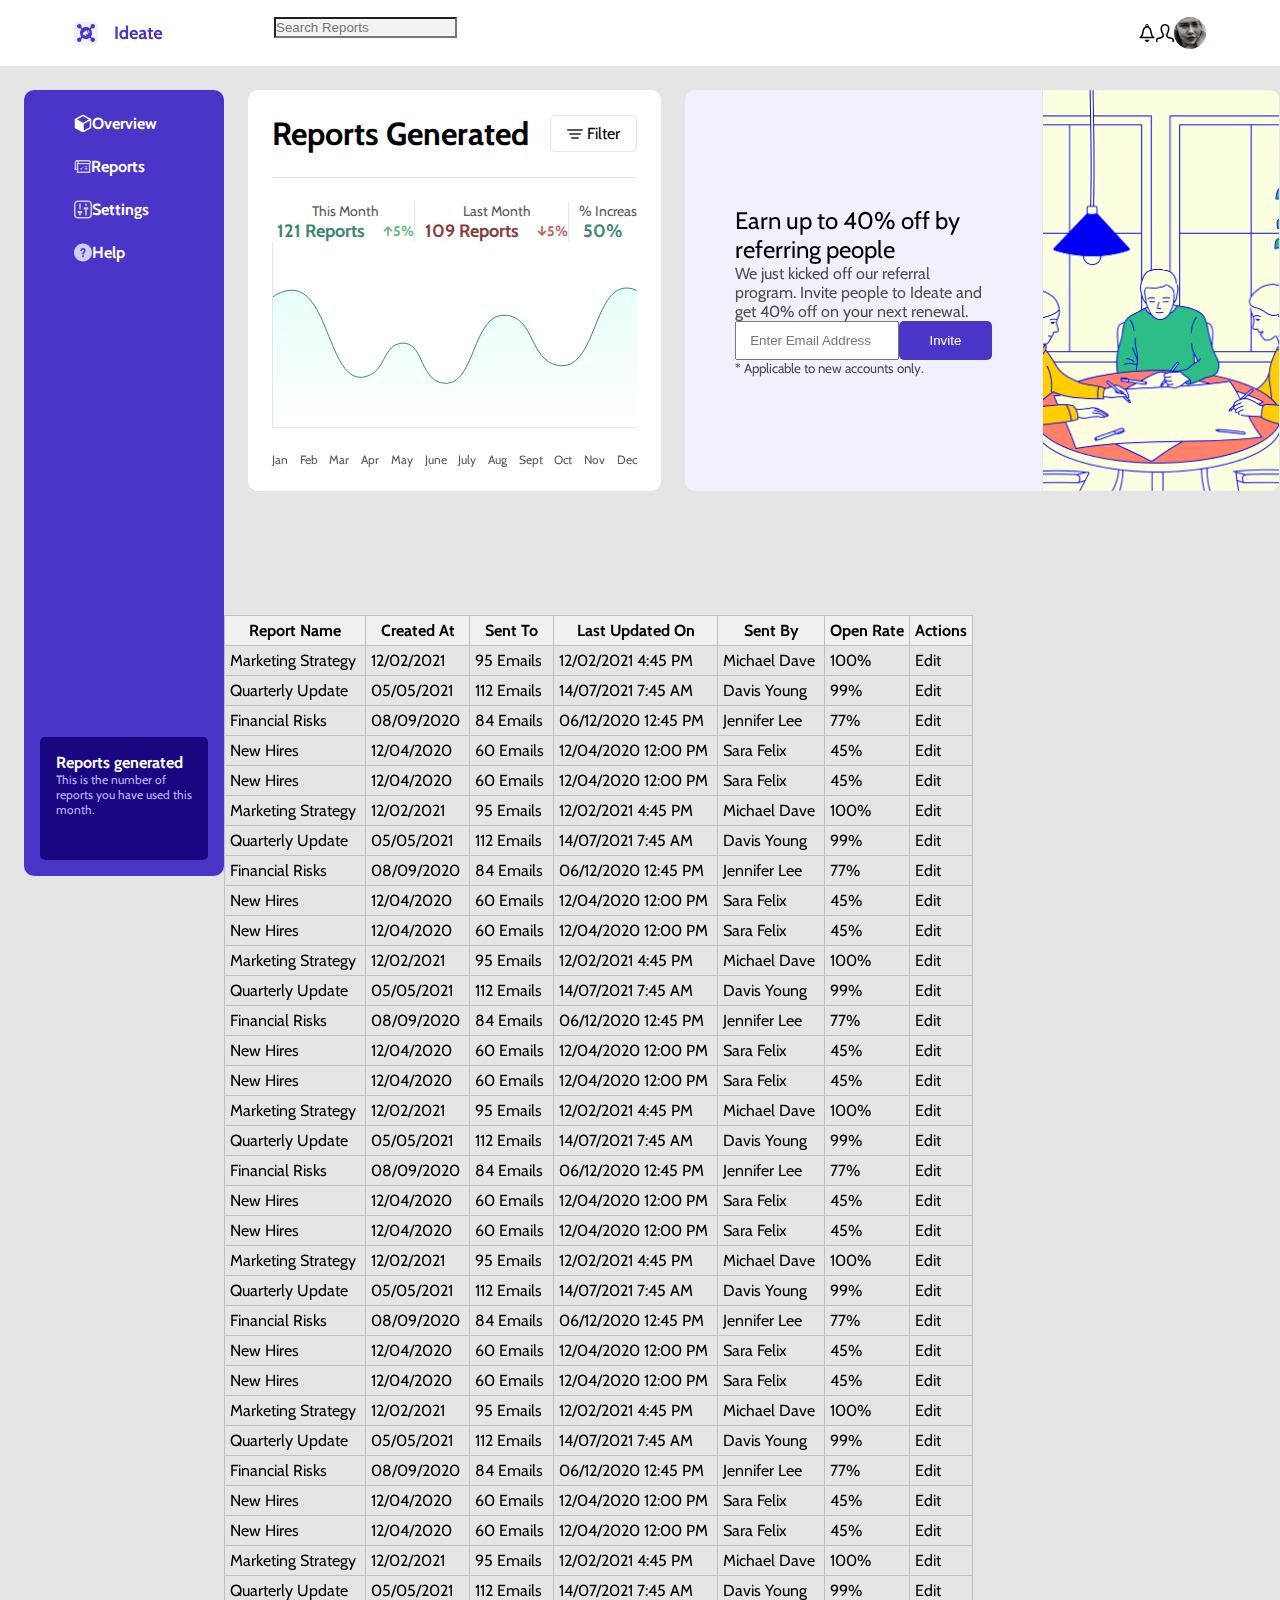
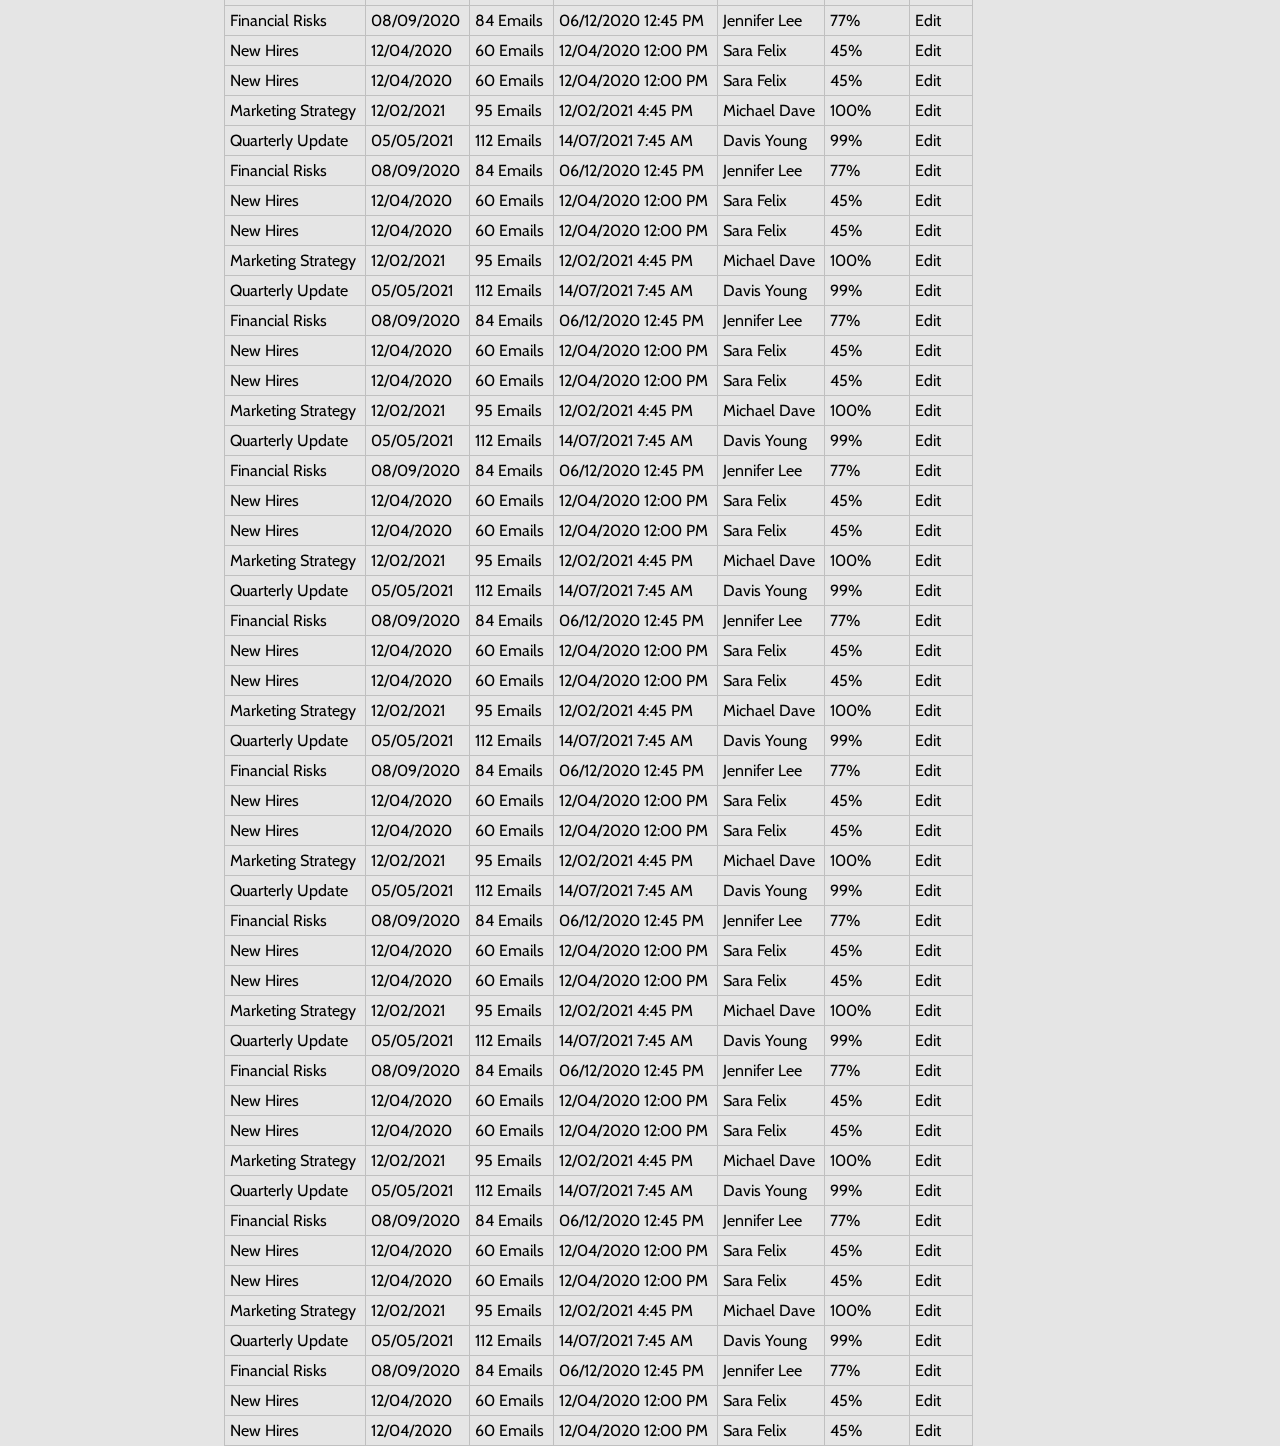
==== index.html @ ca84a9f6 "Graph styling cleanup - remove fixed height for navGraphReferralContainer avoids major annoyances - " ====
<html>
  <head>
    <link rel="stylesheet" href="style.css" />
    <link rel="stylesheet" href="tablet.css" media="(min-width: 768px)" />
    <link rel="stylesheet" href="desktop.css" media="(min-width: 1024px)" />

    <link rel="preconnect" href="https://fonts.googleapis.com" />
    <link rel="preconnect" href="https://fonts.gstatic.com" crossorigin />
    <link
      href="https://fonts.googleapis.com/css2?family=Cabin&display=swap"
      rel="stylesheet"
    />
    <title>Ideate Dashboard</title>
  </head>
  <body>
    <div class="top-nav">
      <div class="company-logo"><img src="Assets/Logo.svg" alt="" /></div>
      <div class="searchUser">
        <form action="#" class="search">
          <input
            type="text"
            name="search-reports"
            id="search-reports"
            placeholder="Search Reports"
          />
        </form>
        <div class="user">
          <img src="Assets/Notification.svg" alt="" />
          <img src="Assets/User.svg" alt="" />
          <img src="Assets/User Avatar.svg" alt="" />
        </div>
        <div class="hamburger">
          <img src="Assets/Hamburger Menu.svg" alt="" />
        </div>
      </div>
    </div>
    <div class="navGraphReferral-container" id="navGraphReferral-container">
      <aside class="menu" id="menu">
        <nav class="menu__items">
          <div class="menu__link-container">
            <img src="Assets/Overview.svg" alt="" class="menu__link-icon" />
            <a class="menu__links" href="#">Overview</a>
          </div>
          <div class="menu__link-container">
            <img src="Assets/Report.svg" alt="" class="menu__link-icon" />
            <a class="menu__links" href="#">Reports</a>
          </div>
          <div class="menu__link-container">
            <img src="Assets/Settings.svg" alt="" class="menu__link-icon" />
            <a class="menu__links" href="#">Settings</a>
          </div>
          <div class="menu__link-container">
            <img src="Assets/Help.svg" alt="" class="menu__link-icon" />
            <a class="menu__links" href="#">Help</a>
          </div>
        </nav>
        <div class="reports-generated">
          <h1>Reports generated</h1>
          <p>This is the number of reports you have used this month.</p>
        </div>
        <div id="bot-sidebar-marker" class="bot-sidebar-marker"></div>
      </aside>
      <article class="graphReferral">
        <div class="graph">
          <header class="graph__header">
            <h1 class="graph__title">Reports Generated</h1>
            <div class="filter">
              <img src="Assets/Filter Icon.svg" alt="" /> Filter
            </div>
          </header>
          <header class="graph__statSummary">
            <div class="graph__stat">
              <h2>This Month</h2>
              <div class="graph__statNumbers green">
                <p>121 Reports</p>
                <img src="Assets/Up Arrow.svg" alt="" />
                <small>5%</small>
              </div>
            </div>
            <div class="graph__stat">
              <h2>Last Month</h2>
              <div class="graph__statNumbers red">
                <p>109 Reports</p>
                <img src="Assets/Down Arrow.svg" alt="" />
                <small>5%</small>
              </div>
            </div>
            <div class="graph__stat">
              <h2>% Increase</h2>
              <div class="graph__statNumbers green">
                <p>50%</p>
              </div>
            </div>
          </header>
          <div class="graph__graph">
            <svg
              class="graph__trendline"
              width="444"
              height="185"
              viewBox="0 -45 444 185"
              fill="true"
              stroke-width="2"
              stroke-linecap="round"
              stroke="black"
              preserveAspectRatio="xMidYMid slice"
            >
              <defs>
                <linearGradient
                  id="vertical-gradient"
                  x1="0%"
                  y1="0%"
                  x2="0%"
                  y2="100%"
                >
                  <stop offset="0" stop-color="#E7FFF8"></stop>
                  <stop offset="1" stop-color="white"></stop>
                </linearGradient>
              </defs>
              <clipPath id="cut-off-bottom">
                <rect x="0" y="0" width="444" height="140"></rect>
              </clipPath>
              <path
                id="graph_line"
                d="M1 56.2528C1 56.2528 24.9337 10.5079 53.0291 3.90532C98.2494 -6.72169 94.4792 107.335 136.771 88.1598C152.787 80.8982 150.988 58.0993 168.484 56.2528C190.081 53.9735 186.632 90.1096 207.63 95.638C243.513 105.085 237.824 22.8347 274.525 28.3341C301.71 32.4078 297.18 72.52 324.076 78.1889C365.228 86.8623 359.361 -9.30262 399.89 1.91113C422.936 8.28758 443 45.2847 443 45.2847 L 444,140 L 0,140 Z"
                fill="url(#vertical-gradient)"
                fill-opacity="1"
                clip-path="url(#cut-off-bottom)"
                stroke="none"
              ></path>
              <path
                id="graph_line"
                d="M1 56.2528C1 56.2528 24.9337 10.5079 53.0291 3.90532C98.2494 -6.72169 94.4792 107.335 136.771 88.1598C152.787 80.8982 150.988 58.0993 168.484 56.2528C190.081 53.9735 186.632 90.1096 207.63 95.638C243.513 105.085 237.824 22.8347 274.525 28.3341C301.71 32.4078 297.18 72.52 324.076 78.1889C365.228 86.8623 359.361 -9.30262 399.89 1.91113C422.936 8.28758 443 45.2847 443 45.2847"
                fill="none"
                clip-path="url(#cut-off-bottom)"
                stroke="#3E8671"
                stroke-width="1px"
                ;
              ></path>
            </svg>
          </div>
          <ul class="graph__dates">
            <li><span>Jan</span></li>
            <li><span>Feb</span></li>
            <li><span>Mar</span></li>
            <li><span>Apr</span></li>
            <li><span>May</span></li>
            <li><span>June</span></li>
            <li><span>July</span></li>
            <li><span>Aug</span></li>
            <li><span>Sept</span></li>
            <li><span>Oct</span></li>
            <li><span>Nov</span></li>
            <li><span>Dec</span></li>
          </ul>
        </div>
        <div class="referral">
          <div class="referral__form">
            <header class="referral__header">
              Earn up to 40% off by referring people
            </header>
            <p class="referral__body">
              We just kicked off our referral program. Invite people to Ideate
              and get 40% off on your next renewal.
            </p>
            <form class="referral__email-form">
              <input
                type="text"
                placeholder="Enter Email Address"
                class="referral__email-input"
              />
              <button class="referral__email-button">Invite</button>
            </form>
            <small class="referral__terms"
              >* Applicable to new accounts only.</small
            >
          </div>
          <div
            class="referral__image"
            style="background-image: url('Assets/Referral Image.png')"
          ></div>
          <!-- <img src="" alt="" class="referral__image" /> -->
        </div>
      </article>
    </div>
    <div class="topMenuTableContainer">
      <aside class="top-menu" id="top-menu">
        <nav class="top-menu__items">
          <div class="menu__link-container">
            <img src="Assets/Overview.svg" alt="" class="menu__link-icon" />
            <a class="top-menu__links" href="#">Overview</a>
          </div>
          <div class="menu__link-container">
            <img src="Assets/Report.svg" alt="" class="menu__link-icon" />
            <a class="top-menu__links" href="#">Reports</a>
          </div>
          <div class="menu__link-container">
            <img src="Assets/Settings.svg" alt="" class="menu__link-icon" />
            <a class="top-menu__links" href="#">Settings</a>
          </div>
          <div class="menu__link-container">
            <img src="Assets/Help.svg" alt="" class="menu__link-icon" />
            <a class="top-menu__links" href="#">Help</a>
          </div>
        </nav>
      </aside>
      <table class="table">
        <thead>
          <tr>
            <th>Report Name</th>
            <th>Created At</th>
            <th>Sent To</th>
            <th>Last Updated On</th>
            <th>Sent By</th>
            <th>Open Rate</th>
            <th>Actions</th>
          </tr>
        </thead>
        <tbody>
          <tr>
            <td>Marketing Strategy&nbsp;</td>
            <td>12/02/2021&nbsp;</td>
            <td>95 Emails&nbsp;</td>
            <td>12/02/2021 4:45 PM&nbsp;</td>
            <td>Michael Dave&nbsp;</td>
            <td>100%&nbsp;</td>
            <td>Edit&nbsp;</td>
          </tr>
          <tr>
            <td>Quarterly Update&nbsp;</td>
            <td>05/05/2021&nbsp;</td>
            <td>112 Emails&nbsp;</td>
            <td>14/07/2021 7:45 AM&nbsp;</td>
            <td>Davis Young&nbsp;</td>
            <td>99%&nbsp;</td>
            <td>Edit&nbsp;</td>
          </tr>
          <tr>
            <td>Financial Risks&nbsp;</td>
            <td>08/09/2020&nbsp;</td>
            <td>84 Emails&nbsp;</td>
            <td>06/12/2020 12:45 PM&nbsp;</td>
            <td>Jennifer Lee&nbsp;</td>
            <td>77%&nbsp;</td>
            <td>Edit&nbsp;</td>
          </tr>
          <tr>
            <td>New Hires&nbsp;</td>
            <td>12/04/2020&nbsp;</td>
            <td>60 Emails&nbsp;</td>
            <td>12/04/2020 12:00 PM&nbsp;</td>
            <td>Sara Felix&nbsp;</td>
            <td>45%&nbsp;</td>
            <td>Edit&nbsp;</td>
          </tr>
          <tr>
            <td>New Hires&nbsp;</td>
            <td>12/04/2020&nbsp;</td>
            <td>60 Emails&nbsp;</td>
            <td>12/04/2020 12:00 PM&nbsp;</td>
            <td>Sara Felix&nbsp;</td>
            <td>45%&nbsp;</td>
            <td>Edit&nbsp;</td>
          </tr>
          <tr>
            <td>Marketing Strategy&nbsp;</td>
            <td>12/02/2021&nbsp;</td>
            <td>95 Emails&nbsp;</td>
            <td>12/02/2021 4:45 PM&nbsp;</td>
            <td>Michael Dave&nbsp;</td>
            <td>100%&nbsp;</td>
            <td>Edit&nbsp;</td>
          </tr>
          <tr>
            <td>Quarterly Update&nbsp;</td>
            <td>05/05/2021&nbsp;</td>
            <td>112 Emails&nbsp;</td>
            <td>14/07/2021 7:45 AM&nbsp;</td>
            <td>Davis Young&nbsp;</td>
            <td>99%&nbsp;</td>
            <td>Edit&nbsp;</td>
          </tr>
          <tr>
            <td>Financial Risks&nbsp;</td>
            <td>08/09/2020&nbsp;</td>
            <td>84 Emails&nbsp;</td>
            <td>06/12/2020 12:45 PM&nbsp;</td>
            <td>Jennifer Lee&nbsp;</td>
            <td>77%&nbsp;</td>
            <td>Edit&nbsp;</td>
          </tr>
          <tr>
            <td>New Hires&nbsp;</td>
            <td>12/04/2020&nbsp;</td>
            <td>60 Emails&nbsp;</td>
            <td>12/04/2020 12:00 PM&nbsp;</td>
            <td>Sara Felix&nbsp;</td>
            <td>45%&nbsp;</td>
            <td>Edit&nbsp;</td>
          </tr>
          <tr>
            <td>New Hires&nbsp;</td>
            <td>12/04/2020&nbsp;</td>
            <td>60 Emails&nbsp;</td>
            <td>12/04/2020 12:00 PM&nbsp;</td>
            <td>Sara Felix&nbsp;</td>
            <td>45%&nbsp;</td>
            <td>Edit&nbsp;</td>
          </tr>
          <tr>
            <td>Marketing Strategy&nbsp;</td>
            <td>12/02/2021&nbsp;</td>
            <td>95 Emails&nbsp;</td>
            <td>12/02/2021 4:45 PM&nbsp;</td>
            <td>Michael Dave&nbsp;</td>
            <td>100%&nbsp;</td>
            <td>Edit&nbsp;</td>
          </tr>
          <tr>
            <td>Quarterly Update&nbsp;</td>
            <td>05/05/2021&nbsp;</td>
            <td>112 Emails&nbsp;</td>
            <td>14/07/2021 7:45 AM&nbsp;</td>
            <td>Davis Young&nbsp;</td>
            <td>99%&nbsp;</td>
            <td>Edit&nbsp;</td>
          </tr>
          <tr>
            <td>Financial Risks&nbsp;</td>
            <td>08/09/2020&nbsp;</td>
            <td>84 Emails&nbsp;</td>
            <td>06/12/2020 12:45 PM&nbsp;</td>
            <td>Jennifer Lee&nbsp;</td>
            <td>77%&nbsp;</td>
            <td>Edit&nbsp;</td>
          </tr>
          <tr>
            <td>New Hires&nbsp;</td>
            <td>12/04/2020&nbsp;</td>
            <td>60 Emails&nbsp;</td>
            <td>12/04/2020 12:00 PM&nbsp;</td>
            <td>Sara Felix&nbsp;</td>
            <td>45%&nbsp;</td>
            <td>Edit&nbsp;</td>
          </tr>
          <tr>
            <td>New Hires&nbsp;</td>
            <td>12/04/2020&nbsp;</td>
            <td>60 Emails&nbsp;</td>
            <td>12/04/2020 12:00 PM&nbsp;</td>
            <td>Sara Felix&nbsp;</td>
            <td>45%&nbsp;</td>
            <td>Edit&nbsp;</td>
          </tr>
          <tr>
            <td>Marketing Strategy&nbsp;</td>
            <td>12/02/2021&nbsp;</td>
            <td>95 Emails&nbsp;</td>
            <td>12/02/2021 4:45 PM&nbsp;</td>
            <td>Michael Dave&nbsp;</td>
            <td>100%&nbsp;</td>
            <td>Edit&nbsp;</td>
          </tr>
          <tr>
            <td>Quarterly Update&nbsp;</td>
            <td>05/05/2021&nbsp;</td>
            <td>112 Emails&nbsp;</td>
            <td>14/07/2021 7:45 AM&nbsp;</td>
            <td>Davis Young&nbsp;</td>
            <td>99%&nbsp;</td>
            <td>Edit&nbsp;</td>
          </tr>
          <tr>
            <td>Financial Risks&nbsp;</td>
            <td>08/09/2020&nbsp;</td>
            <td>84 Emails&nbsp;</td>
            <td>06/12/2020 12:45 PM&nbsp;</td>
            <td>Jennifer Lee&nbsp;</td>
            <td>77%&nbsp;</td>
            <td>Edit&nbsp;</td>
          </tr>
          <tr>
            <td>New Hires&nbsp;</td>
            <td>12/04/2020&nbsp;</td>
            <td>60 Emails&nbsp;</td>
            <td>12/04/2020 12:00 PM&nbsp;</td>
            <td>Sara Felix&nbsp;</td>
            <td>45%&nbsp;</td>
            <td>Edit&nbsp;</td>
          </tr>
          <tr>
            <td>New Hires&nbsp;</td>
            <td>12/04/2020&nbsp;</td>
            <td>60 Emails&nbsp;</td>
            <td>12/04/2020 12:00 PM&nbsp;</td>
            <td>Sara Felix&nbsp;</td>
            <td>45%&nbsp;</td>
            <td>Edit&nbsp;</td>
          </tr>
          <tr>
            <td>Marketing Strategy&nbsp;</td>
            <td>12/02/2021&nbsp;</td>
            <td>95 Emails&nbsp;</td>
            <td>12/02/2021 4:45 PM&nbsp;</td>
            <td>Michael Dave&nbsp;</td>
            <td>100%&nbsp;</td>
            <td>Edit&nbsp;</td>
          </tr>
          <tr>
            <td>Quarterly Update&nbsp;</td>
            <td>05/05/2021&nbsp;</td>
            <td>112 Emails&nbsp;</td>
            <td>14/07/2021 7:45 AM&nbsp;</td>
            <td>Davis Young&nbsp;</td>
            <td>99%&nbsp;</td>
            <td>Edit&nbsp;</td>
          </tr>
          <tr>
            <td>Financial Risks&nbsp;</td>
            <td>08/09/2020&nbsp;</td>
            <td>84 Emails&nbsp;</td>
            <td>06/12/2020 12:45 PM&nbsp;</td>
            <td>Jennifer Lee&nbsp;</td>
            <td>77%&nbsp;</td>
            <td>Edit&nbsp;</td>
          </tr>
          <tr>
            <td>New Hires&nbsp;</td>
            <td>12/04/2020&nbsp;</td>
            <td>60 Emails&nbsp;</td>
            <td>12/04/2020 12:00 PM&nbsp;</td>
            <td>Sara Felix&nbsp;</td>
            <td>45%&nbsp;</td>
            <td>Edit&nbsp;</td>
          </tr>
          <tr>
            <td>New Hires&nbsp;</td>
            <td>12/04/2020&nbsp;</td>
            <td>60 Emails&nbsp;</td>
            <td>12/04/2020 12:00 PM&nbsp;</td>
            <td>Sara Felix&nbsp;</td>
            <td>45%&nbsp;</td>
            <td>Edit&nbsp;</td>
          </tr>
          <tr>
            <td>Marketing Strategy&nbsp;</td>
            <td>12/02/2021&nbsp;</td>
            <td>95 Emails&nbsp;</td>
            <td>12/02/2021 4:45 PM&nbsp;</td>
            <td>Michael Dave&nbsp;</td>
            <td>100%&nbsp;</td>
            <td>Edit&nbsp;</td>
          </tr>
          <tr>
            <td>Quarterly Update&nbsp;</td>
            <td>05/05/2021&nbsp;</td>
            <td>112 Emails&nbsp;</td>
            <td>14/07/2021 7:45 AM&nbsp;</td>
            <td>Davis Young&nbsp;</td>
            <td>99%&nbsp;</td>
            <td>Edit&nbsp;</td>
          </tr>
          <tr>
            <td>Financial Risks&nbsp;</td>
            <td>08/09/2020&nbsp;</td>
            <td>84 Emails&nbsp;</td>
            <td>06/12/2020 12:45 PM&nbsp;</td>
            <td>Jennifer Lee&nbsp;</td>
            <td>77%&nbsp;</td>
            <td>Edit&nbsp;</td>
          </tr>
          <tr>
            <td>New Hires&nbsp;</td>
            <td>12/04/2020&nbsp;</td>
            <td>60 Emails&nbsp;</td>
            <td>12/04/2020 12:00 PM&nbsp;</td>
            <td>Sara Felix&nbsp;</td>
            <td>45%&nbsp;</td>
            <td>Edit&nbsp;</td>
          </tr>
          <tr>
            <td>New Hires&nbsp;</td>
            <td>12/04/2020&nbsp;</td>
            <td>60 Emails&nbsp;</td>
            <td>12/04/2020 12:00 PM&nbsp;</td>
            <td>Sara Felix&nbsp;</td>
            <td>45%&nbsp;</td>
            <td>Edit&nbsp;</td>
          </tr>
          <tr>
            <td>Marketing Strategy&nbsp;</td>
            <td>12/02/2021&nbsp;</td>
            <td>95 Emails&nbsp;</td>
            <td>12/02/2021 4:45 PM&nbsp;</td>
            <td>Michael Dave&nbsp;</td>
            <td>100%&nbsp;</td>
            <td>Edit&nbsp;</td>
          </tr>
          <tr>
            <td>Quarterly Update&nbsp;</td>
            <td>05/05/2021&nbsp;</td>
            <td>112 Emails&nbsp;</td>
            <td>14/07/2021 7:45 AM&nbsp;</td>
            <td>Davis Young&nbsp;</td>
            <td>99%&nbsp;</td>
            <td>Edit&nbsp;</td>
          </tr>
          <tr>
            <td>Financial Risks&nbsp;</td>
            <td>08/09/2020&nbsp;</td>
            <td>84 Emails&nbsp;</td>
            <td>06/12/2020 12:45 PM&nbsp;</td>
            <td>Jennifer Lee&nbsp;</td>
            <td>77%&nbsp;</td>
            <td>Edit&nbsp;</td>
          </tr>
          <tr>
            <td>New Hires&nbsp;</td>
            <td>12/04/2020&nbsp;</td>
            <td>60 Emails&nbsp;</td>
            <td>12/04/2020 12:00 PM&nbsp;</td>
            <td>Sara Felix&nbsp;</td>
            <td>45%&nbsp;</td>
            <td>Edit&nbsp;</td>
          </tr>
          <tr>
            <td>New Hires&nbsp;</td>
            <td>12/04/2020&nbsp;</td>
            <td>60 Emails&nbsp;</td>
            <td>12/04/2020 12:00 PM&nbsp;</td>
            <td>Sara Felix&nbsp;</td>
            <td>45%&nbsp;</td>
            <td>Edit&nbsp;</td>
          </tr>
          <tr>
            <td>Marketing Strategy&nbsp;</td>
            <td>12/02/2021&nbsp;</td>
            <td>95 Emails&nbsp;</td>
            <td>12/02/2021 4:45 PM&nbsp;</td>
            <td>Michael Dave&nbsp;</td>
            <td>100%&nbsp;</td>
            <td>Edit&nbsp;</td>
          </tr>
          <tr>
            <td>Quarterly Update&nbsp;</td>
            <td>05/05/2021&nbsp;</td>
            <td>112 Emails&nbsp;</td>
            <td>14/07/2021 7:45 AM&nbsp;</td>
            <td>Davis Young&nbsp;</td>
            <td>99%&nbsp;</td>
            <td>Edit&nbsp;</td>
          </tr>
          <tr>
            <td>Financial Risks&nbsp;</td>
            <td>08/09/2020&nbsp;</td>
            <td>84 Emails&nbsp;</td>
            <td>06/12/2020 12:45 PM&nbsp;</td>
            <td>Jennifer Lee&nbsp;</td>
            <td>77%&nbsp;</td>
            <td>Edit&nbsp;</td>
          </tr>
          <tr>
            <td>New Hires&nbsp;</td>
            <td>12/04/2020&nbsp;</td>
            <td>60 Emails&nbsp;</td>
            <td>12/04/2020 12:00 PM&nbsp;</td>
            <td>Sara Felix&nbsp;</td>
            <td>45%&nbsp;</td>
            <td>Edit&nbsp;</td>
          </tr>
          <tr>
            <td>New Hires&nbsp;</td>
            <td>12/04/2020&nbsp;</td>
            <td>60 Emails&nbsp;</td>
            <td>12/04/2020 12:00 PM&nbsp;</td>
            <td>Sara Felix&nbsp;</td>
            <td>45%&nbsp;</td>
            <td>Edit&nbsp;</td>
          </tr>
          <tr>
            <td>Marketing Strategy&nbsp;</td>
            <td>12/02/2021&nbsp;</td>
            <td>95 Emails&nbsp;</td>
            <td>12/02/2021 4:45 PM&nbsp;</td>
            <td>Michael Dave&nbsp;</td>
            <td>100%&nbsp;</td>
            <td>Edit&nbsp;</td>
          </tr>
          <tr>
            <td>Quarterly Update&nbsp;</td>
            <td>05/05/2021&nbsp;</td>
            <td>112 Emails&nbsp;</td>
            <td>14/07/2021 7:45 AM&nbsp;</td>
            <td>Davis Young&nbsp;</td>
            <td>99%&nbsp;</td>
            <td>Edit&nbsp;</td>
          </tr>
          <tr>
            <td>Financial Risks&nbsp;</td>
            <td>08/09/2020&nbsp;</td>
            <td>84 Emails&nbsp;</td>
            <td>06/12/2020 12:45 PM&nbsp;</td>
            <td>Jennifer Lee&nbsp;</td>
            <td>77%&nbsp;</td>
            <td>Edit&nbsp;</td>
          </tr>
          <tr>
            <td>New Hires&nbsp;</td>
            <td>12/04/2020&nbsp;</td>
            <td>60 Emails&nbsp;</td>
            <td>12/04/2020 12:00 PM&nbsp;</td>
            <td>Sara Felix&nbsp;</td>
            <td>45%&nbsp;</td>
            <td>Edit&nbsp;</td>
          </tr>
          <tr>
            <td>New Hires&nbsp;</td>
            <td>12/04/2020&nbsp;</td>
            <td>60 Emails&nbsp;</td>
            <td>12/04/2020 12:00 PM&nbsp;</td>
            <td>Sara Felix&nbsp;</td>
            <td>45%&nbsp;</td>
            <td>Edit&nbsp;</td>
          </tr>
          <tr>
            <td>Marketing Strategy&nbsp;</td>
            <td>12/02/2021&nbsp;</td>
            <td>95 Emails&nbsp;</td>
            <td>12/02/2021 4:45 PM&nbsp;</td>
            <td>Michael Dave&nbsp;</td>
            <td>100%&nbsp;</td>
            <td>Edit&nbsp;</td>
          </tr>
          <tr>
            <td>Quarterly Update&nbsp;</td>
            <td>05/05/2021&nbsp;</td>
            <td>112 Emails&nbsp;</td>
            <td>14/07/2021 7:45 AM&nbsp;</td>
            <td>Davis Young&nbsp;</td>
            <td>99%&nbsp;</td>
            <td>Edit&nbsp;</td>
          </tr>
          <tr>
            <td>Financial Risks&nbsp;</td>
            <td>08/09/2020&nbsp;</td>
            <td>84 Emails&nbsp;</td>
            <td>06/12/2020 12:45 PM&nbsp;</td>
            <td>Jennifer Lee&nbsp;</td>
            <td>77%&nbsp;</td>
            <td>Edit&nbsp;</td>
          </tr>
          <tr>
            <td>New Hires&nbsp;</td>
            <td>12/04/2020&nbsp;</td>
            <td>60 Emails&nbsp;</td>
            <td>12/04/2020 12:00 PM&nbsp;</td>
            <td>Sara Felix&nbsp;</td>
            <td>45%&nbsp;</td>
            <td>Edit&nbsp;</td>
          </tr>
          <tr>
            <td>New Hires&nbsp;</td>
            <td>12/04/2020&nbsp;</td>
            <td>60 Emails&nbsp;</td>
            <td>12/04/2020 12:00 PM&nbsp;</td>
            <td>Sara Felix&nbsp;</td>
            <td>45%&nbsp;</td>
            <td>Edit&nbsp;</td>
          </tr>
          <tr>
            <td>Marketing Strategy&nbsp;</td>
            <td>12/02/2021&nbsp;</td>
            <td>95 Emails&nbsp;</td>
            <td>12/02/2021 4:45 PM&nbsp;</td>
            <td>Michael Dave&nbsp;</td>
            <td>100%&nbsp;</td>
            <td>Edit&nbsp;</td>
          </tr>
          <tr>
            <td>Quarterly Update&nbsp;</td>
            <td>05/05/2021&nbsp;</td>
            <td>112 Emails&nbsp;</td>
            <td>14/07/2021 7:45 AM&nbsp;</td>
            <td>Davis Young&nbsp;</td>
            <td>99%&nbsp;</td>
            <td>Edit&nbsp;</td>
          </tr>
          <tr>
            <td>Financial Risks&nbsp;</td>
            <td>08/09/2020&nbsp;</td>
            <td>84 Emails&nbsp;</td>
            <td>06/12/2020 12:45 PM&nbsp;</td>
            <td>Jennifer Lee&nbsp;</td>
            <td>77%&nbsp;</td>
            <td>Edit&nbsp;</td>
          </tr>
          <tr>
            <td>New Hires&nbsp;</td>
            <td>12/04/2020&nbsp;</td>
            <td>60 Emails&nbsp;</td>
            <td>12/04/2020 12:00 PM&nbsp;</td>
            <td>Sara Felix&nbsp;</td>
            <td>45%&nbsp;</td>
            <td>Edit&nbsp;</td>
          </tr>
          <tr>
            <td>New Hires&nbsp;</td>
            <td>12/04/2020&nbsp;</td>
            <td>60 Emails&nbsp;</td>
            <td>12/04/2020 12:00 PM&nbsp;</td>
            <td>Sara Felix&nbsp;</td>
            <td>45%&nbsp;</td>
            <td>Edit&nbsp;</td>
          </tr>
          <tr>
            <td>Marketing Strategy&nbsp;</td>
            <td>12/02/2021&nbsp;</td>
            <td>95 Emails&nbsp;</td>
            <td>12/02/2021 4:45 PM&nbsp;</td>
            <td>Michael Dave&nbsp;</td>
            <td>100%&nbsp;</td>
            <td>Edit&nbsp;</td>
          </tr>
          <tr>
            <td>Quarterly Update&nbsp;</td>
            <td>05/05/2021&nbsp;</td>
            <td>112 Emails&nbsp;</td>
            <td>14/07/2021 7:45 AM&nbsp;</td>
            <td>Davis Young&nbsp;</td>
            <td>99%&nbsp;</td>
            <td>Edit&nbsp;</td>
          </tr>
          <tr>
            <td>Financial Risks&nbsp;</td>
            <td>08/09/2020&nbsp;</td>
            <td>84 Emails&nbsp;</td>
            <td>06/12/2020 12:45 PM&nbsp;</td>
            <td>Jennifer Lee&nbsp;</td>
            <td>77%&nbsp;</td>
            <td>Edit&nbsp;</td>
          </tr>
          <tr>
            <td>New Hires&nbsp;</td>
            <td>12/04/2020&nbsp;</td>
            <td>60 Emails&nbsp;</td>
            <td>12/04/2020 12:00 PM&nbsp;</td>
            <td>Sara Felix&nbsp;</td>
            <td>45%&nbsp;</td>
            <td>Edit&nbsp;</td>
          </tr>
          <tr>
            <td>New Hires&nbsp;</td>
            <td>12/04/2020&nbsp;</td>
            <td>60 Emails&nbsp;</td>
            <td>12/04/2020 12:00 PM&nbsp;</td>
            <td>Sara Felix&nbsp;</td>
            <td>45%&nbsp;</td>
            <td>Edit&nbsp;</td>
          </tr>
          <tr>
            <td>Marketing Strategy&nbsp;</td>
            <td>12/02/2021&nbsp;</td>
            <td>95 Emails&nbsp;</td>
            <td>12/02/2021 4:45 PM&nbsp;</td>
            <td>Michael Dave&nbsp;</td>
            <td>100%&nbsp;</td>
            <td>Edit&nbsp;</td>
          </tr>
          <tr>
            <td>Quarterly Update&nbsp;</td>
            <td>05/05/2021&nbsp;</td>
            <td>112 Emails&nbsp;</td>
            <td>14/07/2021 7:45 AM&nbsp;</td>
            <td>Davis Young&nbsp;</td>
            <td>99%&nbsp;</td>
            <td>Edit&nbsp;</td>
          </tr>
          <tr>
            <td>Financial Risks&nbsp;</td>
            <td>08/09/2020&nbsp;</td>
            <td>84 Emails&nbsp;</td>
            <td>06/12/2020 12:45 PM&nbsp;</td>
            <td>Jennifer Lee&nbsp;</td>
            <td>77%&nbsp;</td>
            <td>Edit&nbsp;</td>
          </tr>
          <tr>
            <td>New Hires&nbsp;</td>
            <td>12/04/2020&nbsp;</td>
            <td>60 Emails&nbsp;</td>
            <td>12/04/2020 12:00 PM&nbsp;</td>
            <td>Sara Felix&nbsp;</td>
            <td>45%&nbsp;</td>
            <td>Edit&nbsp;</td>
          </tr>
          <tr>
            <td>New Hires&nbsp;</td>
            <td>12/04/2020&nbsp;</td>
            <td>60 Emails&nbsp;</td>
            <td>12/04/2020 12:00 PM&nbsp;</td>
            <td>Sara Felix&nbsp;</td>
            <td>45%&nbsp;</td>
            <td>Edit&nbsp;</td>
          </tr>
          <tr>
            <td>Marketing Strategy&nbsp;</td>
            <td>12/02/2021&nbsp;</td>
            <td>95 Emails&nbsp;</td>
            <td>12/02/2021 4:45 PM&nbsp;</td>
            <td>Michael Dave&nbsp;</td>
            <td>100%&nbsp;</td>
            <td>Edit&nbsp;</td>
          </tr>
          <tr>
            <td>Quarterly Update&nbsp;</td>
            <td>05/05/2021&nbsp;</td>
            <td>112 Emails&nbsp;</td>
            <td>14/07/2021 7:45 AM&nbsp;</td>
            <td>Davis Young&nbsp;</td>
            <td>99%&nbsp;</td>
            <td>Edit&nbsp;</td>
          </tr>
          <tr>
            <td>Financial Risks&nbsp;</td>
            <td>08/09/2020&nbsp;</td>
            <td>84 Emails&nbsp;</td>
            <td>06/12/2020 12:45 PM&nbsp;</td>
            <td>Jennifer Lee&nbsp;</td>
            <td>77%&nbsp;</td>
            <td>Edit&nbsp;</td>
          </tr>
          <tr>
            <td>New Hires&nbsp;</td>
            <td>12/04/2020&nbsp;</td>
            <td>60 Emails&nbsp;</td>
            <td>12/04/2020 12:00 PM&nbsp;</td>
            <td>Sara Felix&nbsp;</td>
            <td>45%&nbsp;</td>
            <td>Edit&nbsp;</td>
          </tr>
          <tr>
            <td>New Hires&nbsp;</td>
            <td>12/04/2020&nbsp;</td>
            <td>60 Emails&nbsp;</td>
            <td>12/04/2020 12:00 PM&nbsp;</td>
            <td>Sara Felix&nbsp;</td>
            <td>45%&nbsp;</td>
            <td>Edit&nbsp;</td>
          </tr>
          <tr>
            <td>Marketing Strategy&nbsp;</td>
            <td>12/02/2021&nbsp;</td>
            <td>95 Emails&nbsp;</td>
            <td>12/02/2021 4:45 PM&nbsp;</td>
            <td>Michael Dave&nbsp;</td>
            <td>100%&nbsp;</td>
            <td>Edit&nbsp;</td>
          </tr>
          <tr>
            <td>Quarterly Update&nbsp;</td>
            <td>05/05/2021&nbsp;</td>
            <td>112 Emails&nbsp;</td>
            <td>14/07/2021 7:45 AM&nbsp;</td>
            <td>Davis Young&nbsp;</td>
            <td>99%&nbsp;</td>
            <td>Edit&nbsp;</td>
          </tr>
          <tr>
            <td>Financial Risks&nbsp;</td>
            <td>08/09/2020&nbsp;</td>
            <td>84 Emails&nbsp;</td>
            <td>06/12/2020 12:45 PM&nbsp;</td>
            <td>Jennifer Lee&nbsp;</td>
            <td>77%&nbsp;</td>
            <td>Edit&nbsp;</td>
          </tr>
          <tr>
            <td>New Hires&nbsp;</td>
            <td>12/04/2020&nbsp;</td>
            <td>60 Emails&nbsp;</td>
            <td>12/04/2020 12:00 PM&nbsp;</td>
            <td>Sara Felix&nbsp;</td>
            <td>45%&nbsp;</td>
            <td>Edit&nbsp;</td>
          </tr>
          <tr>
            <td>New Hires&nbsp;</td>
            <td>12/04/2020&nbsp;</td>
            <td>60 Emails&nbsp;</td>
            <td>12/04/2020 12:00 PM&nbsp;</td>
            <td>Sara Felix&nbsp;</td>
            <td>45%&nbsp;</td>
            <td>Edit&nbsp;</td>
          </tr>
          <tr>
            <td>Marketing Strategy&nbsp;</td>
            <td>12/02/2021&nbsp;</td>
            <td>95 Emails&nbsp;</td>
            <td>12/02/2021 4:45 PM&nbsp;</td>
            <td>Michael Dave&nbsp;</td>
            <td>100%&nbsp;</td>
            <td>Edit&nbsp;</td>
          </tr>
          <tr>
            <td>Quarterly Update&nbsp;</td>
            <td>05/05/2021&nbsp;</td>
            <td>112 Emails&nbsp;</td>
            <td>14/07/2021 7:45 AM&nbsp;</td>
            <td>Davis Young&nbsp;</td>
            <td>99%&nbsp;</td>
            <td>Edit&nbsp;</td>
          </tr>
          <tr>
            <td>Financial Risks&nbsp;</td>
            <td>08/09/2020&nbsp;</td>
            <td>84 Emails&nbsp;</td>
            <td>06/12/2020 12:45 PM&nbsp;</td>
            <td>Jennifer Lee&nbsp;</td>
            <td>77%&nbsp;</td>
            <td>Edit&nbsp;</td>
          </tr>
          <tr>
            <td>New Hires&nbsp;</td>
            <td>12/04/2020&nbsp;</td>
            <td>60 Emails&nbsp;</td>
            <td>12/04/2020 12:00 PM&nbsp;</td>
            <td>Sara Felix&nbsp;</td>
            <td>45%&nbsp;</td>
            <td>Edit&nbsp;</td>
          </tr>
          <tr>
            <td>New Hires&nbsp;</td>
            <td>12/04/2020&nbsp;</td>
            <td>60 Emails&nbsp;</td>
            <td>12/04/2020 12:00 PM&nbsp;</td>
            <td>Sara Felix&nbsp;</td>
            <td>45%&nbsp;</td>
            <td>Edit&nbsp;</td>
          </tr>
        </tbody>

        <tbody></tbody>
      </table>
    </div>
    <script src="script.js"></script>
  </body>
</html>
---- style.css ----
:root {
  --sidebar: 12.5em;
  --top-nav-height: 66px;
}

body {
  font-family: 'Cabin', sans-serif;
  background-color: #e5e5e5;
  box-sizing: border-box;
}

* {
  margin-block-start: 0;
  margin-block-end: 0;
  margin-inline-start: 0;
  margin-inline-end: 0;
  padding-inline-start: 0;
  box-sizing: inherit;
}

.top-nav {
  height: var(--top-nav-height);
  background-color: white;
  display: flex;
  position: sticky;
  align-items: center;
  padding: 0 1.5em;
  overflow: hidden;
  top: 0;
  z-index: 1;
}

.searchUser {
  display: flex;
  flex: 1;
  justify-content: flex-end;
}

.search,
.user {
  display: none;
}

.graph,
.referral,
.menu,
.top-menu {
  border: 0;
  border-radius: 10px;
}

.top-menu {
  display: none;
  position: sticky;
  top: var(--top-nav-height);
  height: 0px;
  background: #4a35c9;
  transition: height 0.2s ease-out;
}

.top-menu__items {
  display: flex;
  align-items: center;
}

.top-menu__items img {
  height: 18px;
}

.navGraphReferral-container {
  display: flex;
}

.menu {
  width: var(--sidebar);
  background: #4a35c9;
  display: none;
  margin: 1.5em;
}

.menu a,
.menu p {
  color: white;
  font-weight: 700;
  text-decoration: underline;
  text-decoration-color: transparent;
}

.menu a:hover {
  transition: all 200ms ease-in;
  text-decoration-color: white;
}

.graphReferral {
  display: flex;
  flex-direction: column;
  flex: 1;
  gap: 1.5em;
  justify-content: space-between;
}

.graph {
  background-color: white;
  padding: 24px;
  height: 100%;
}

.graph__header {
  display: flex;
  align-items: center;
  border-bottom: solid 1px #e0e6ed;
  padding-bottom: 1.5em;
}

.graph__title {
  flex: 1;
}

.filter {
  border: solid 1px #e0e6ed;
  border-radius: 5px;
  padding: 0.5em 1em;
}

.graph__statSummary {
  display: flex;
  flex-direction: row;
  justify-content: space-between;
  align-items: center;
  font-weight: 700;
  padding-top: 1.5em;
  white-space: nowrap;
  overflow: hidden;
  text-overflow: ellipsis;
}

.graph__statSummary h2 {
  font-size: 0.875em;
  font-weight: 400;
  color: #595959;
}

.graph__stat {
  border: none; /* Removes the default CSS styling for the <input> HTML tag in browsers */
  border-right: 1px solid #e0e6ed; /* Creates border to right of each .graph__stat class */
  text-align: center; /* OPTIONAL - styling to center input text */
  margin: 0 5px; /* OPTIONAL - gives you spacing for visual appeal */
  flex: 1;
}

.graph__stat:last-child {
  border: none; /* Remove border from the last .flex-item child in the form */
}

.graph__statNumbers {
  display: flex;
  justify-content: center;
  align-items: center;
}

.green p {
  color: #3e8671;
  font-size: 18px;
  margin-right: 1em;
}

.green small {
  color: #61b984;
  font-size: 14px;
}

.red p {
  color: #863e3e;
  font-size: 18px;
  margin-right: 1em;
}

.red small {
  color: #b96161;
  font-size: 14px;
}

.graph__graph {
  border-bottom: solid 1px #e0e6ed;
  border-left: solid 1px #e0e6ed;
}

.graph__trendline {
  width: 100%;
}

.graph__trendline path {
  width: 100%;
}

.graph__dates span {
  position: relative;
}

.graph__dates {
  display: flex;
  justify-content: space-between;
  list-style-type: none;
  margin-top: 1.5em;
}

.graph__dates li {
  font-size: 12px;
  color: #595959;
}

.referral {
  display: flex;
  background-color: #f1f1fd;
  align-items: center;
  overflow: hidden;
  height: 100%;
}

.referral__header {
  font-size: 1.5em;
  font-weight: 700px;
}

.referral__form {
  padding: 37px 50px;
  width: 60%;
}

.referral__email-form {
  display: flex;
}

.referral__email-input {
  flex: 1;
  width: 100%;
}

.referral__body {
  color: #4f4f4f;
}

.referral__email-input {
  padding: 0.75em 0 0.75em 1em;
  flex: 1;
}

.referral__email-button {
  background-color: #4a35c9;
  border: 0;
  border-radius: 5px;
  color: white;
  padding: 0.75em 1.875em;
  width: 93px;
}

.referral__terms {
  color: #4f4f4f;
}

.referral__image {
  width: 25%;
  height: 100%;
  background-size: cover;
  background-position: center; /* Center the image */
  background-repeat: no-repeat; /* Do not repeat the image */
}

.table {
  border: 1px solid #c0c0c0;
  border-collapse: collapse;
  padding: 5px;
}

.table th {
  border: 1px solid #c0c0c0;
  padding: 5px;
  background: #f0f0f0;
  position: sticky;
  top: 0px; /* Don't forget this, required for the stickiness */
  box-shadow: 0 2px 2px -1px rgba(0, 0, 0, 0.4);
}

th {
}

.table td {
  border: 1px solid #c0c0c0;
  padding: 5px;
}
---- tablet.css ----
.top-nav {
  padding: 0 74px;
}

.company-logo {
  width: var(--sidebar);
}

.searchUser {
  justify-content: space-between;
}

.search {
  display: block;
}

.user {
  display: flex;
  align-items: center;
  justify-content: space-between;
  justify-self: flex-end;
}

.hamburger {
  display: none;
}

.search input[type='text'] {
  background-color: #f3f3f4;
}

.graphReferral {
  flex-direction: column;
  flex: 1;
  margin: 1.5em 0;
}

.referral__form {
  padding: 96px 50px;
}

.menu {
  display: flex;
  flex-direction: column;
  z-index: -1;
  justify-content: space-between;
}

.top-menu--visible {
  display: flex;
  position: sticky;
}

.top-menu--accordian {
  height: 100px;
}

.top-menu--visible a {
  color: white;
}

.menu__items {
  display: flex;
  flex-direction: column;
  position: sticky;
  top: 0.5em;
  gap: 1.5em;
  padding-top: 1.5em;
}

.menu__link-container {
  display: flex;
  padding-left: 3.125em;
}

.reports-generated {
  height: 123px;
  background-color: #190781;
  position: sticky;
  margin: 0 1em 1em;
  border: 0;
  border-radius: 5px;
  padding: 1em;
}

.reports-generated h1 {
  font-weight: 700;
  font-size: 1em;
  color: white;
}

.reports-generated p {
  font-weight: 400;
  font-size: 0.75em;
  color: #bfb4f9;
}

.bot-sidebar-marker {
  position: absolute;
  bottom: 0;
  right: 0;
}

.table {
  margin-top: 100px;
}

.table th {
  top: 100px; /* Don't forget this, required for the stickiness */
}
---- desktop.css ----
.menu {
  height: calc(100vh - var(--top-nav-height) - 2 * 1.5em);
  position: fixed;
}

.menu__items {
  position: static;
}

.graphReferral {
  flex-direction: row;
  flex: 1;
  margin-left: calc(var(--sidebar) + 3em);
  align-items: center;
}

.graph {
  width: 40%;
}

.referral {
  flex: 1;
}

.referral__form {
  width: 60%;
}

.referral__image {
  width: 40%;
}

.table {
  margin-left: 14em;
}
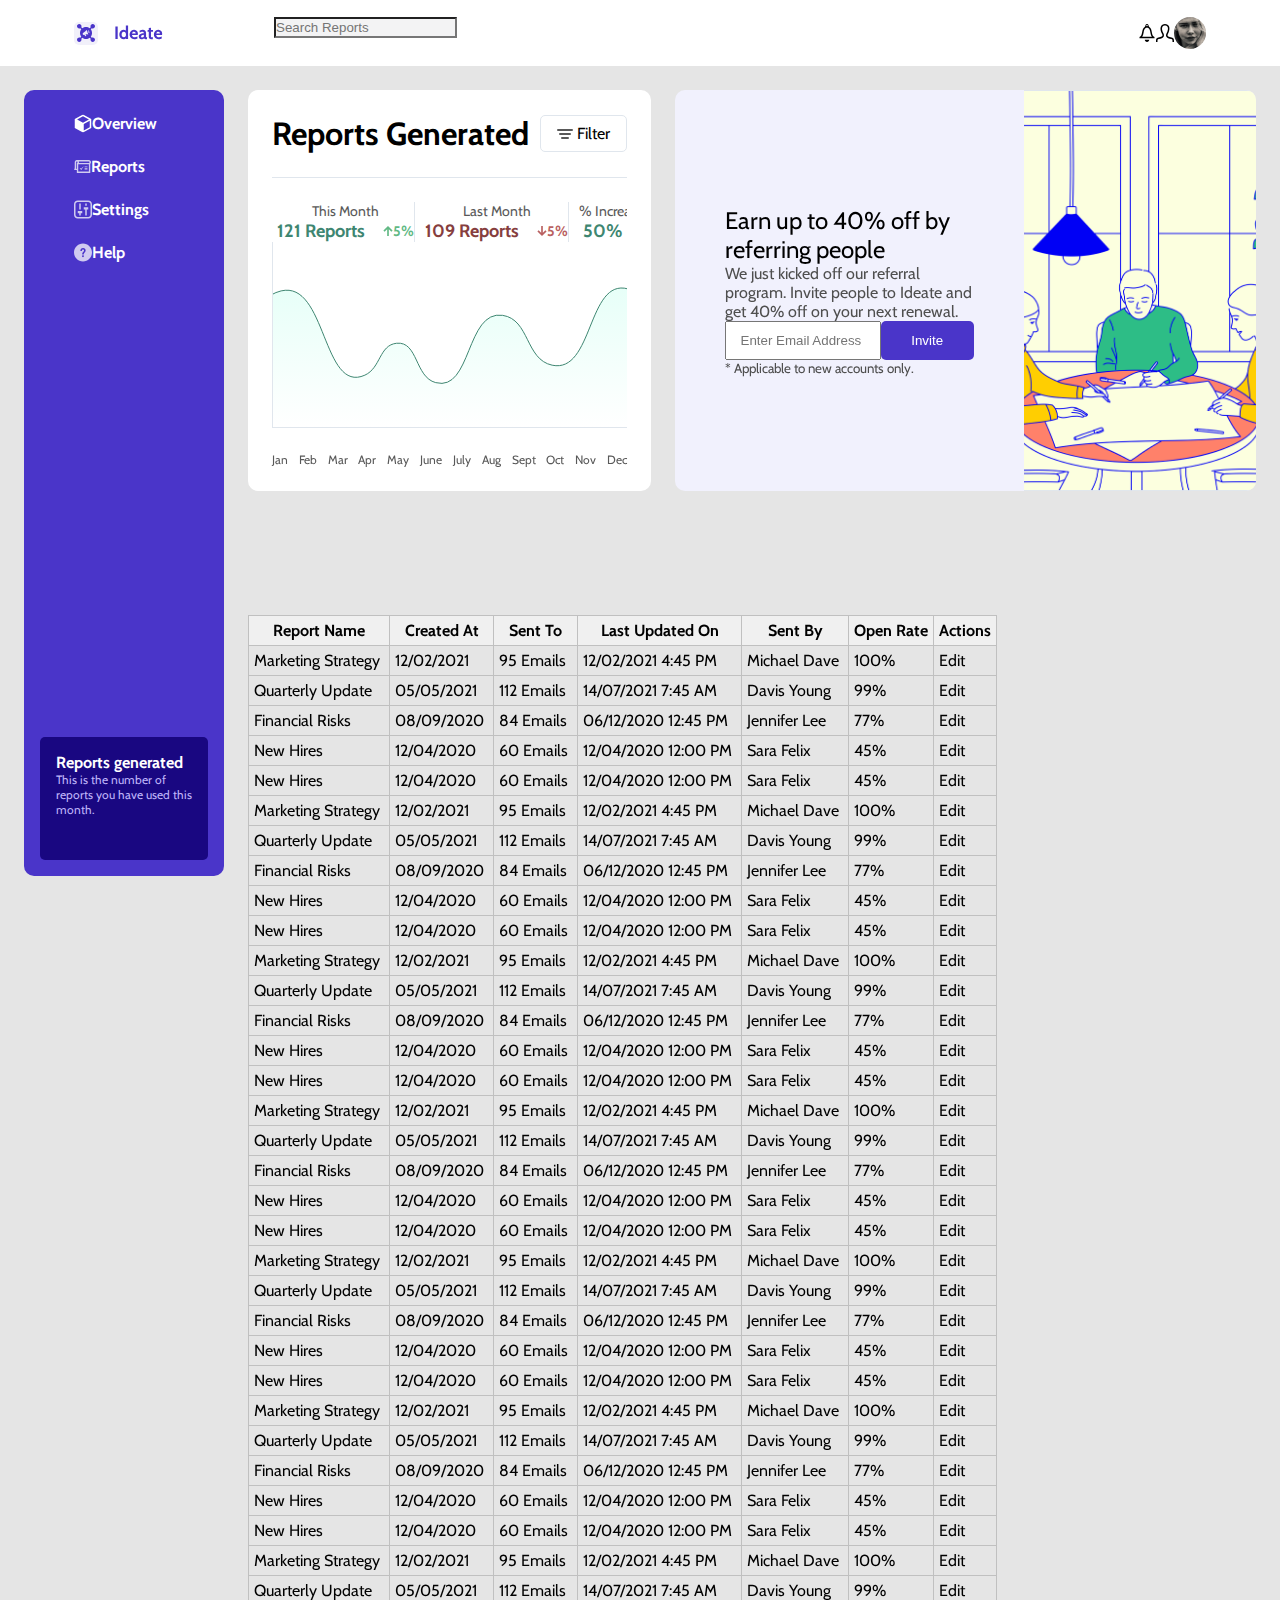
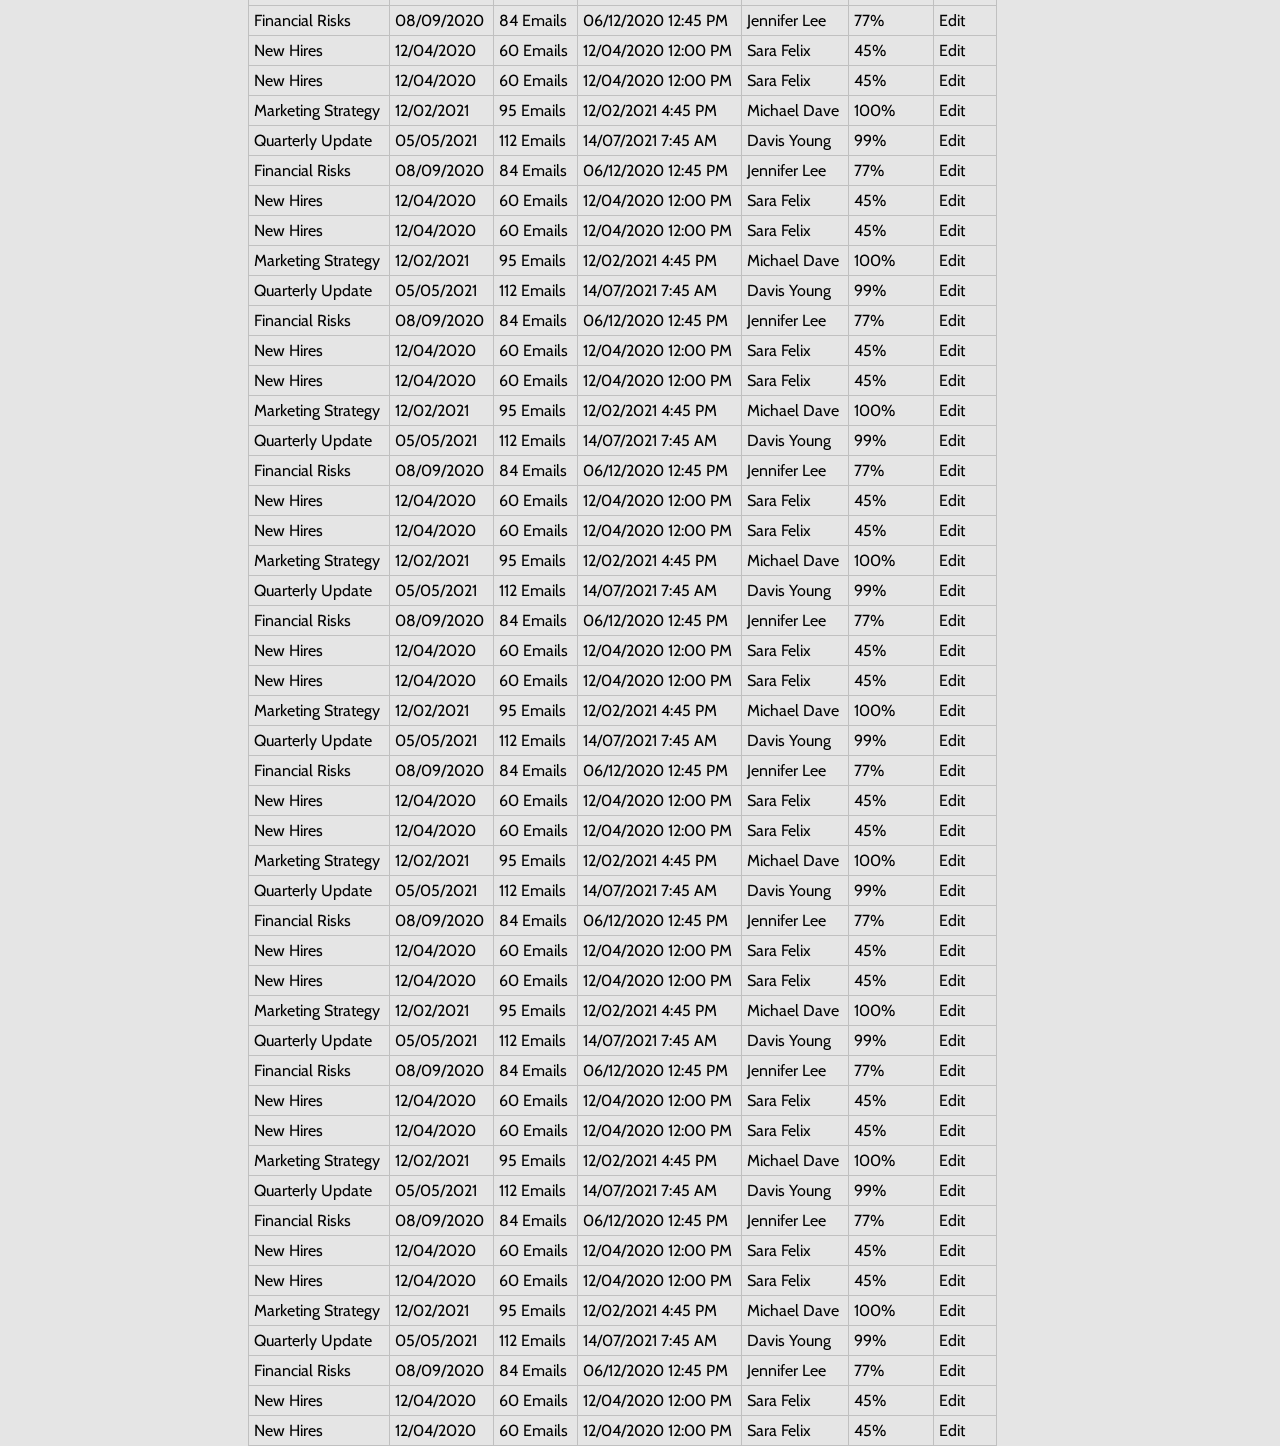
==== commit 06f988ef: "Fix table header stickiness" ====
--- a/index.html
+++ b/index.html
@@ -185,19 +185,19 @@
     <div class="topMenuTableContainer">
       <aside class="top-menu" id="top-menu">
         <nav class="top-menu__items">
-          <div class="menu__link-container">
+          <div class="top-menu__link-container">
             <img src="Assets/Overview.svg" alt="" class="menu__link-icon" />
             <a class="top-menu__links" href="#">Overview</a>
           </div>
-          <div class="menu__link-container">
+          <div class="top-menu__link-container">
             <img src="Assets/Report.svg" alt="" class="menu__link-icon" />
             <a class="top-menu__links" href="#">Reports</a>
           </div>
-          <div class="menu__link-container">
+          <div class="top-menu__link-container">
             <img src="Assets/Settings.svg" alt="" class="menu__link-icon" />
             <a class="top-menu__links" href="#">Settings</a>
           </div>
-          <div class="menu__link-container">
+          <div class="top-menu__link-container">
             <img src="Assets/Help.svg" alt="" class="menu__link-icon" />
             <a class="top-menu__links" href="#">Help</a>
           </div>
--- a/style.css
+++ b/style.css
@@ -1,6 +1,10 @@
 :root {
   --sidebar: 12.5em;
   --top-nav-height: 66px;
+  --top-menu-height: 66px;
+  --header-height: calc(
+    var(--top-menu-height: 66px) + var(--top-nav-height: 66px)
+  );
 }
 
 body {
@@ -44,7 +48,7 @@
 .graph,
 .referral,
 .menu,
-.top-menu {
+.top-menu__items {
   border: 0;
   border-radius: 10px;
 }
@@ -54,13 +58,17 @@
   position: sticky;
   top: var(--top-nav-height);
   height: 0px;
-  background: #4a35c9;
   transition: height 0.2s ease-out;
+  background: #e5e5e5;
 }
 
 .top-menu__items {
   display: flex;
   align-items: center;
+  background: hsl(249, 58%, 50%);
+  margin: 1.5em;
+  width: 100%;
+  justify-content: space-evenly;
 }
 
 .top-menu__items img {
@@ -69,13 +77,15 @@
 
 .navGraphReferral-container {
   display: flex;
+  gap: 1.5em;
+  margin: 0 1.5em;
 }
 
 .menu {
   width: var(--sidebar);
   background: #4a35c9;
   display: none;
-  margin: 1.5em;
+  margin: 1.5em 0;
 }
 
 .menu a,
@@ -97,6 +107,7 @@
   flex: 1;
   gap: 1.5em;
   justify-content: space-between;
+  margin: 1.5em 0;
 }
 
 .graph {
@@ -277,11 +288,10 @@
   padding: 5px;
   background: #f0f0f0;
   position: sticky;
-  top: 0px; /* Don't forget this, required for the stickiness */
+  top: var(
+    --top-nav-height
+  ); /* Don't forget this, required for the stickiness */
   box-shadow: 0 2px 2px -1px rgba(0, 0, 0, 0.4);
-}
-
-th {
 }
 
 .table td {
--- a/tablet.css
+++ b/tablet.css
@@ -1,5 +1,5 @@
 .top-nav {
-  padding: 0 74px;
+  padding: 0 4.625em;
 }
 
 .company-logo {
@@ -52,7 +52,7 @@
 }
 
 .top-menu--accordian {
-  height: 100px;
+  height: calc(var(--top-menu-height) + 3em);
 }
 
 .top-menu--visible a {
@@ -63,7 +63,7 @@
   display: flex;
   flex-direction: column;
   position: sticky;
-  top: 0.5em;
+  top: var(--top-nav-height);
   gap: 1.5em;
   padding-top: 1.5em;
 }
@@ -71,6 +71,10 @@
 .menu__link-container {
   display: flex;
   padding-left: 3.125em;
+}
+
+.top-menu__link-container {
+  display: flex;
 }
 
 .reports-generated {
@@ -106,5 +110,7 @@
 }
 
 .table th {
-  top: 100px; /* Don't forget this, required for the stickiness */
+  top: calc(
+    var(--top-nav-height) + var(--top-menu-height) + 3em
+  ); /* Don't forget this, required for the stickiness */
 }
--- a/desktop.css
+++ b/desktop.css
@@ -10,7 +10,7 @@
 .graphReferral {
   flex-direction: row;
   flex: 1;
-  margin-left: calc(var(--sidebar) + 3em);
+  margin-left: calc(var(--sidebar) + 1.5em);
   align-items: center;
 }
 
@@ -31,5 +31,11 @@
 }
 
 .table {
-  margin-left: 14em;
+  margin-left: calc(var(--sidebar) + 3em);
 }
+
+.table th {
+  top: var(
+    --top-nav-height
+  ); /* Don't forget this, required for the stickiness */
+}
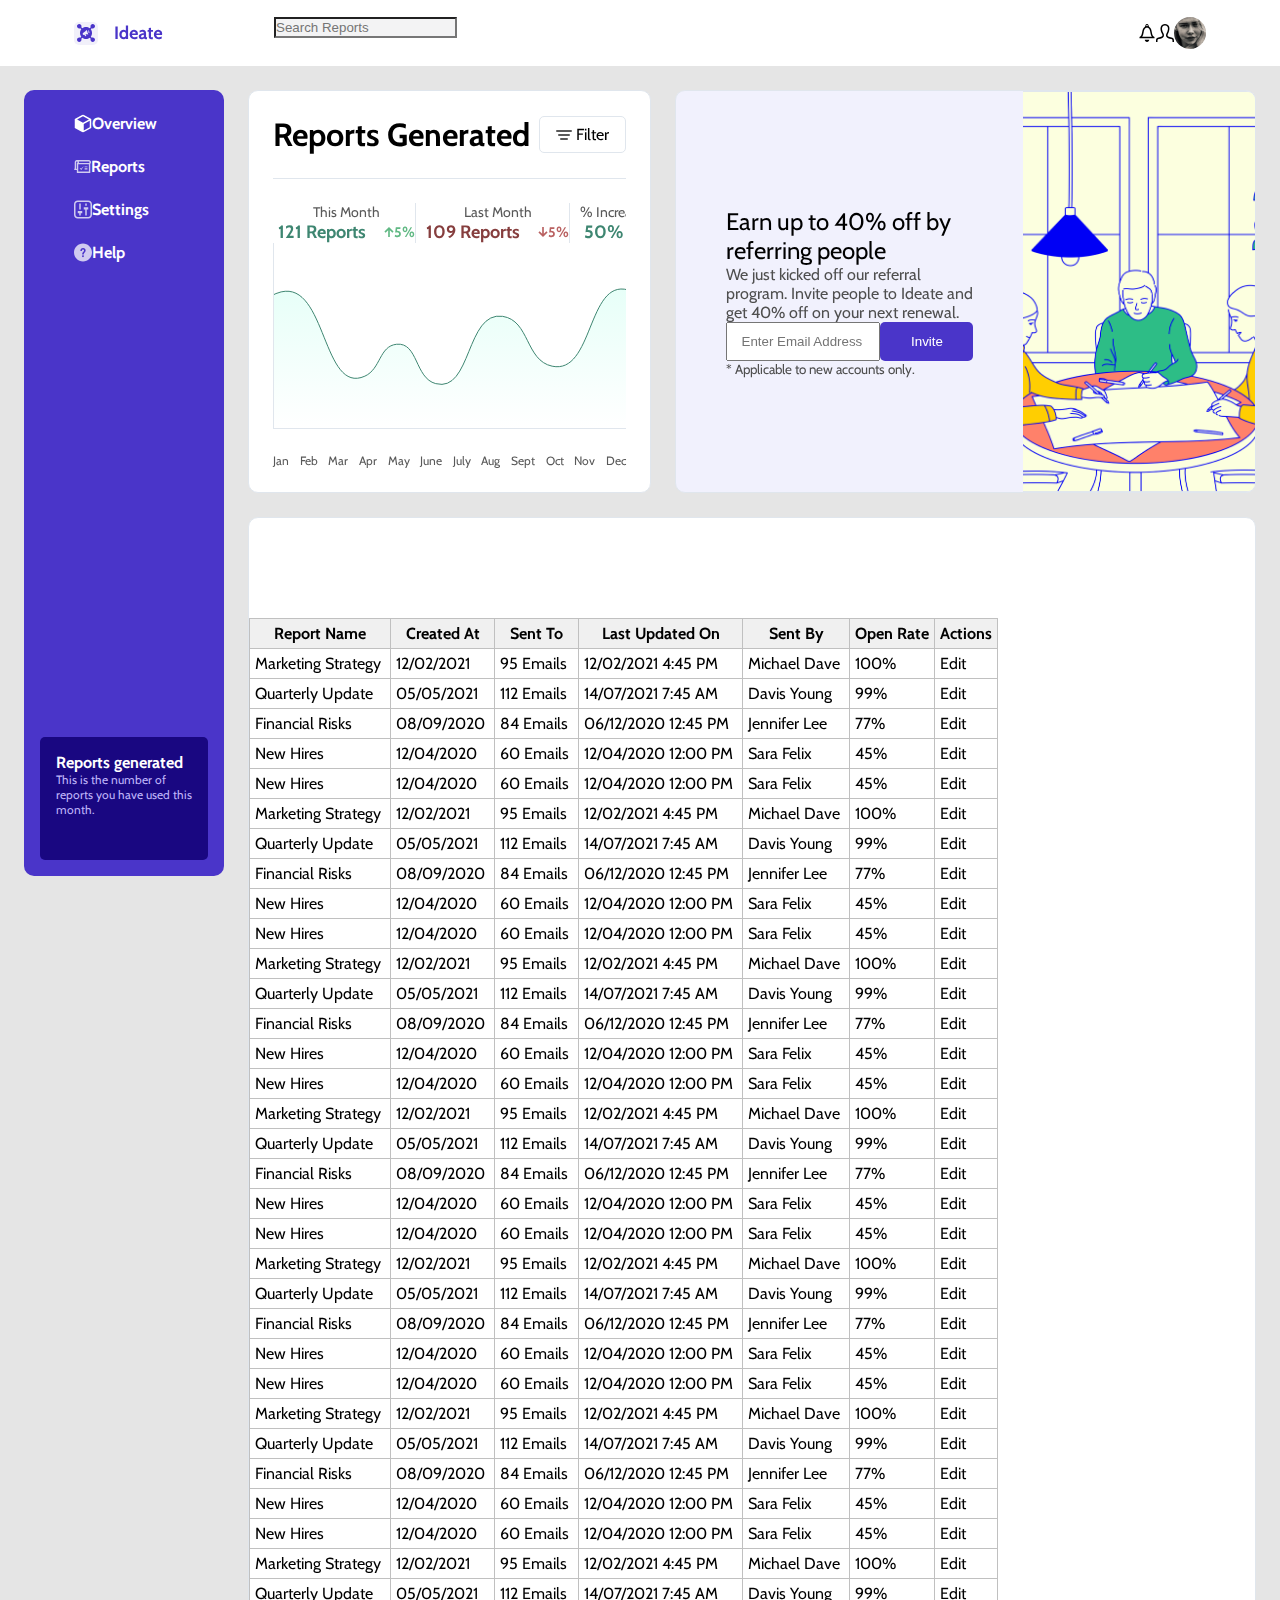
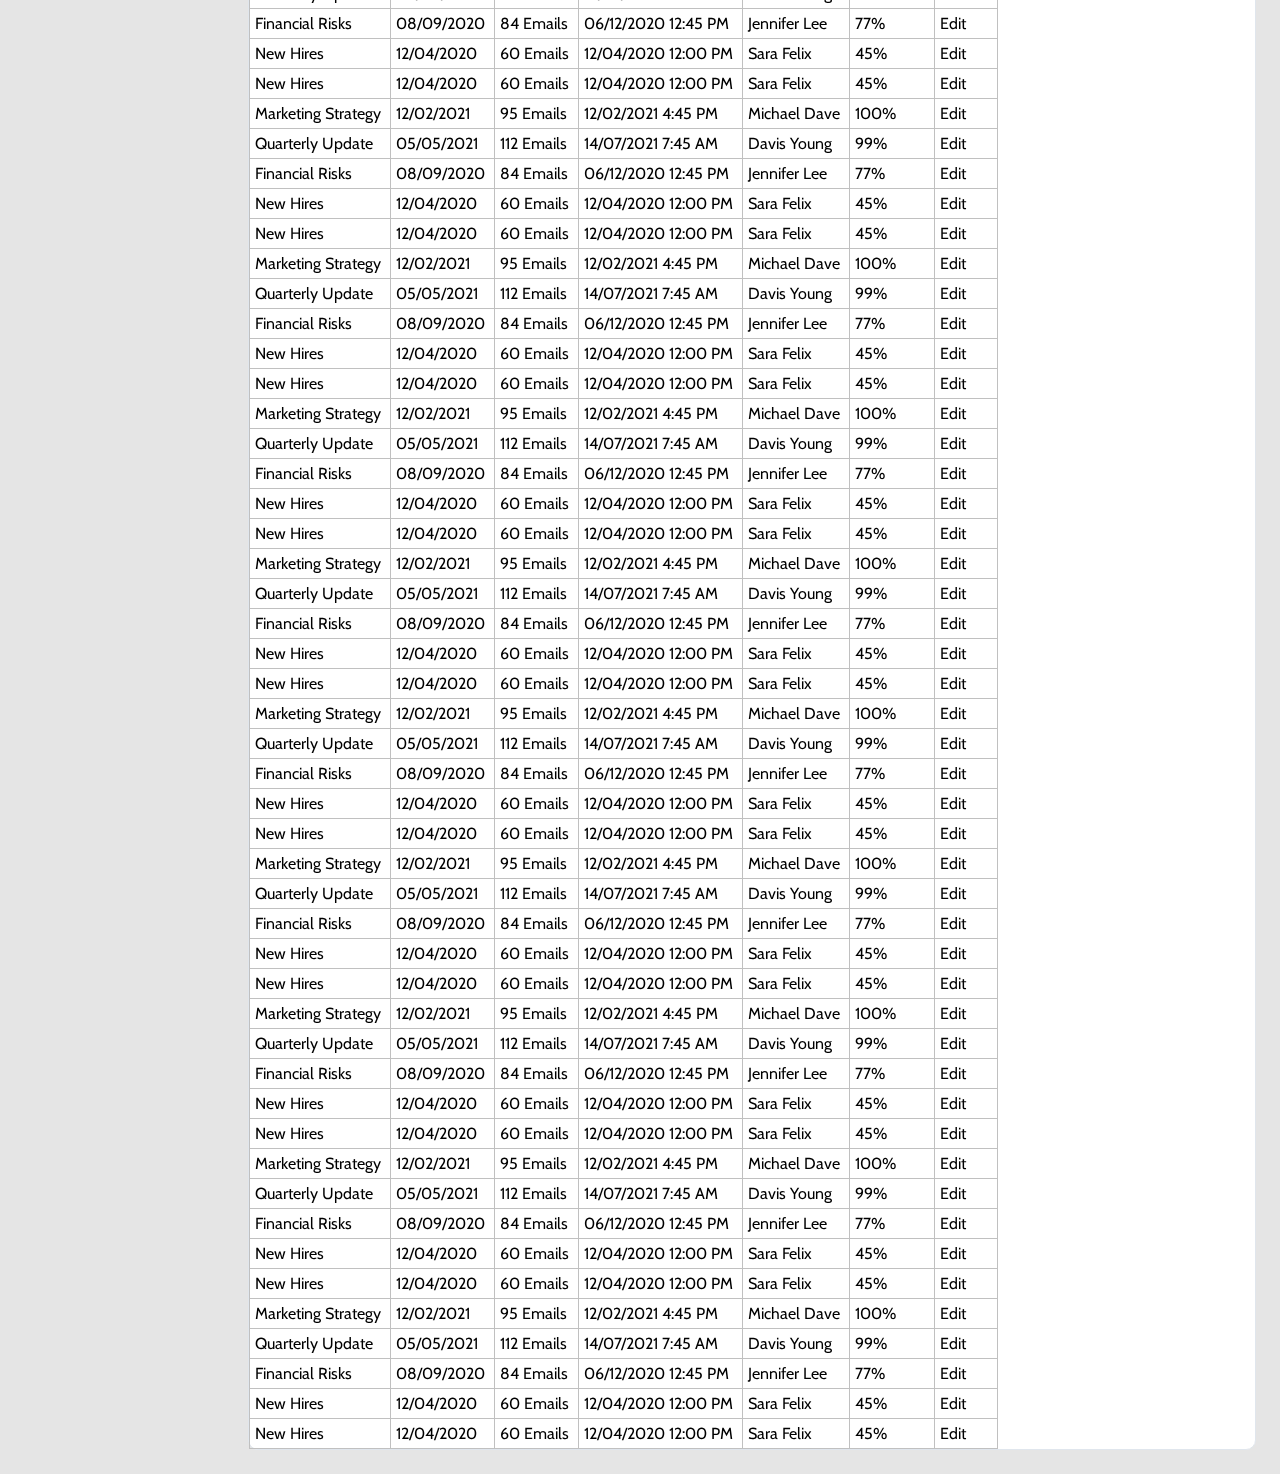
==== commit 2eb96fce: "table container color and wrapping" ====
--- a/index.html
+++ b/index.html
@@ -203,743 +203,745 @@
           </div>
         </nav>
       </aside>
-      <table class="table">
-        <thead>
-          <tr>
-            <th>Report Name</th>
-            <th>Created At</th>
-            <th>Sent To</th>
-            <th>Last Updated On</th>
-            <th>Sent By</th>
-            <th>Open Rate</th>
-            <th>Actions</th>
-          </tr>
-        </thead>
-        <tbody>
-          <tr>
-            <td>Marketing Strategy&nbsp;</td>
-            <td>12/02/2021&nbsp;</td>
-            <td>95 Emails&nbsp;</td>
-            <td>12/02/2021 4:45 PM&nbsp;</td>
-            <td>Michael Dave&nbsp;</td>
-            <td>100%&nbsp;</td>
-            <td>Edit&nbsp;</td>
-          </tr>
-          <tr>
-            <td>Quarterly Update&nbsp;</td>
-            <td>05/05/2021&nbsp;</td>
-            <td>112 Emails&nbsp;</td>
-            <td>14/07/2021 7:45 AM&nbsp;</td>
-            <td>Davis Young&nbsp;</td>
-            <td>99%&nbsp;</td>
-            <td>Edit&nbsp;</td>
-          </tr>
-          <tr>
-            <td>Financial Risks&nbsp;</td>
-            <td>08/09/2020&nbsp;</td>
-            <td>84 Emails&nbsp;</td>
-            <td>06/12/2020 12:45 PM&nbsp;</td>
-            <td>Jennifer Lee&nbsp;</td>
-            <td>77%&nbsp;</td>
-            <td>Edit&nbsp;</td>
-          </tr>
-          <tr>
-            <td>New Hires&nbsp;</td>
-            <td>12/04/2020&nbsp;</td>
-            <td>60 Emails&nbsp;</td>
-            <td>12/04/2020 12:00 PM&nbsp;</td>
-            <td>Sara Felix&nbsp;</td>
-            <td>45%&nbsp;</td>
-            <td>Edit&nbsp;</td>
-          </tr>
-          <tr>
-            <td>New Hires&nbsp;</td>
-            <td>12/04/2020&nbsp;</td>
-            <td>60 Emails&nbsp;</td>
-            <td>12/04/2020 12:00 PM&nbsp;</td>
-            <td>Sara Felix&nbsp;</td>
-            <td>45%&nbsp;</td>
-            <td>Edit&nbsp;</td>
-          </tr>
-          <tr>
-            <td>Marketing Strategy&nbsp;</td>
-            <td>12/02/2021&nbsp;</td>
-            <td>95 Emails&nbsp;</td>
-            <td>12/02/2021 4:45 PM&nbsp;</td>
-            <td>Michael Dave&nbsp;</td>
-            <td>100%&nbsp;</td>
-            <td>Edit&nbsp;</td>
-          </tr>
-          <tr>
-            <td>Quarterly Update&nbsp;</td>
-            <td>05/05/2021&nbsp;</td>
-            <td>112 Emails&nbsp;</td>
-            <td>14/07/2021 7:45 AM&nbsp;</td>
-            <td>Davis Young&nbsp;</td>
-            <td>99%&nbsp;</td>
-            <td>Edit&nbsp;</td>
-          </tr>
-          <tr>
-            <td>Financial Risks&nbsp;</td>
-            <td>08/09/2020&nbsp;</td>
-            <td>84 Emails&nbsp;</td>
-            <td>06/12/2020 12:45 PM&nbsp;</td>
-            <td>Jennifer Lee&nbsp;</td>
-            <td>77%&nbsp;</td>
-            <td>Edit&nbsp;</td>
-          </tr>
-          <tr>
-            <td>New Hires&nbsp;</td>
-            <td>12/04/2020&nbsp;</td>
-            <td>60 Emails&nbsp;</td>
-            <td>12/04/2020 12:00 PM&nbsp;</td>
-            <td>Sara Felix&nbsp;</td>
-            <td>45%&nbsp;</td>
-            <td>Edit&nbsp;</td>
-          </tr>
-          <tr>
-            <td>New Hires&nbsp;</td>
-            <td>12/04/2020&nbsp;</td>
-            <td>60 Emails&nbsp;</td>
-            <td>12/04/2020 12:00 PM&nbsp;</td>
-            <td>Sara Felix&nbsp;</td>
-            <td>45%&nbsp;</td>
-            <td>Edit&nbsp;</td>
-          </tr>
-          <tr>
-            <td>Marketing Strategy&nbsp;</td>
-            <td>12/02/2021&nbsp;</td>
-            <td>95 Emails&nbsp;</td>
-            <td>12/02/2021 4:45 PM&nbsp;</td>
-            <td>Michael Dave&nbsp;</td>
-            <td>100%&nbsp;</td>
-            <td>Edit&nbsp;</td>
-          </tr>
-          <tr>
-            <td>Quarterly Update&nbsp;</td>
-            <td>05/05/2021&nbsp;</td>
-            <td>112 Emails&nbsp;</td>
-            <td>14/07/2021 7:45 AM&nbsp;</td>
-            <td>Davis Young&nbsp;</td>
-            <td>99%&nbsp;</td>
-            <td>Edit&nbsp;</td>
-          </tr>
-          <tr>
-            <td>Financial Risks&nbsp;</td>
-            <td>08/09/2020&nbsp;</td>
-            <td>84 Emails&nbsp;</td>
-            <td>06/12/2020 12:45 PM&nbsp;</td>
-            <td>Jennifer Lee&nbsp;</td>
-            <td>77%&nbsp;</td>
-            <td>Edit&nbsp;</td>
-          </tr>
-          <tr>
-            <td>New Hires&nbsp;</td>
-            <td>12/04/2020&nbsp;</td>
-            <td>60 Emails&nbsp;</td>
-            <td>12/04/2020 12:00 PM&nbsp;</td>
-            <td>Sara Felix&nbsp;</td>
-            <td>45%&nbsp;</td>
-            <td>Edit&nbsp;</td>
-          </tr>
-          <tr>
-            <td>New Hires&nbsp;</td>
-            <td>12/04/2020&nbsp;</td>
-            <td>60 Emails&nbsp;</td>
-            <td>12/04/2020 12:00 PM&nbsp;</td>
-            <td>Sara Felix&nbsp;</td>
-            <td>45%&nbsp;</td>
-            <td>Edit&nbsp;</td>
-          </tr>
-          <tr>
-            <td>Marketing Strategy&nbsp;</td>
-            <td>12/02/2021&nbsp;</td>
-            <td>95 Emails&nbsp;</td>
-            <td>12/02/2021 4:45 PM&nbsp;</td>
-            <td>Michael Dave&nbsp;</td>
-            <td>100%&nbsp;</td>
-            <td>Edit&nbsp;</td>
-          </tr>
-          <tr>
-            <td>Quarterly Update&nbsp;</td>
-            <td>05/05/2021&nbsp;</td>
-            <td>112 Emails&nbsp;</td>
-            <td>14/07/2021 7:45 AM&nbsp;</td>
-            <td>Davis Young&nbsp;</td>
-            <td>99%&nbsp;</td>
-            <td>Edit&nbsp;</td>
-          </tr>
-          <tr>
-            <td>Financial Risks&nbsp;</td>
-            <td>08/09/2020&nbsp;</td>
-            <td>84 Emails&nbsp;</td>
-            <td>06/12/2020 12:45 PM&nbsp;</td>
-            <td>Jennifer Lee&nbsp;</td>
-            <td>77%&nbsp;</td>
-            <td>Edit&nbsp;</td>
-          </tr>
-          <tr>
-            <td>New Hires&nbsp;</td>
-            <td>12/04/2020&nbsp;</td>
-            <td>60 Emails&nbsp;</td>
-            <td>12/04/2020 12:00 PM&nbsp;</td>
-            <td>Sara Felix&nbsp;</td>
-            <td>45%&nbsp;</td>
-            <td>Edit&nbsp;</td>
-          </tr>
-          <tr>
-            <td>New Hires&nbsp;</td>
-            <td>12/04/2020&nbsp;</td>
-            <td>60 Emails&nbsp;</td>
-            <td>12/04/2020 12:00 PM&nbsp;</td>
-            <td>Sara Felix&nbsp;</td>
-            <td>45%&nbsp;</td>
-            <td>Edit&nbsp;</td>
-          </tr>
-          <tr>
-            <td>Marketing Strategy&nbsp;</td>
-            <td>12/02/2021&nbsp;</td>
-            <td>95 Emails&nbsp;</td>
-            <td>12/02/2021 4:45 PM&nbsp;</td>
-            <td>Michael Dave&nbsp;</td>
-            <td>100%&nbsp;</td>
-            <td>Edit&nbsp;</td>
-          </tr>
-          <tr>
-            <td>Quarterly Update&nbsp;</td>
-            <td>05/05/2021&nbsp;</td>
-            <td>112 Emails&nbsp;</td>
-            <td>14/07/2021 7:45 AM&nbsp;</td>
-            <td>Davis Young&nbsp;</td>
-            <td>99%&nbsp;</td>
-            <td>Edit&nbsp;</td>
-          </tr>
-          <tr>
-            <td>Financial Risks&nbsp;</td>
-            <td>08/09/2020&nbsp;</td>
-            <td>84 Emails&nbsp;</td>
-            <td>06/12/2020 12:45 PM&nbsp;</td>
-            <td>Jennifer Lee&nbsp;</td>
-            <td>77%&nbsp;</td>
-            <td>Edit&nbsp;</td>
-          </tr>
-          <tr>
-            <td>New Hires&nbsp;</td>
-            <td>12/04/2020&nbsp;</td>
-            <td>60 Emails&nbsp;</td>
-            <td>12/04/2020 12:00 PM&nbsp;</td>
-            <td>Sara Felix&nbsp;</td>
-            <td>45%&nbsp;</td>
-            <td>Edit&nbsp;</td>
-          </tr>
-          <tr>
-            <td>New Hires&nbsp;</td>
-            <td>12/04/2020&nbsp;</td>
-            <td>60 Emails&nbsp;</td>
-            <td>12/04/2020 12:00 PM&nbsp;</td>
-            <td>Sara Felix&nbsp;</td>
-            <td>45%&nbsp;</td>
-            <td>Edit&nbsp;</td>
-          </tr>
-          <tr>
-            <td>Marketing Strategy&nbsp;</td>
-            <td>12/02/2021&nbsp;</td>
-            <td>95 Emails&nbsp;</td>
-            <td>12/02/2021 4:45 PM&nbsp;</td>
-            <td>Michael Dave&nbsp;</td>
-            <td>100%&nbsp;</td>
-            <td>Edit&nbsp;</td>
-          </tr>
-          <tr>
-            <td>Quarterly Update&nbsp;</td>
-            <td>05/05/2021&nbsp;</td>
-            <td>112 Emails&nbsp;</td>
-            <td>14/07/2021 7:45 AM&nbsp;</td>
-            <td>Davis Young&nbsp;</td>
-            <td>99%&nbsp;</td>
-            <td>Edit&nbsp;</td>
-          </tr>
-          <tr>
-            <td>Financial Risks&nbsp;</td>
-            <td>08/09/2020&nbsp;</td>
-            <td>84 Emails&nbsp;</td>
-            <td>06/12/2020 12:45 PM&nbsp;</td>
-            <td>Jennifer Lee&nbsp;</td>
-            <td>77%&nbsp;</td>
-            <td>Edit&nbsp;</td>
-          </tr>
-          <tr>
-            <td>New Hires&nbsp;</td>
-            <td>12/04/2020&nbsp;</td>
-            <td>60 Emails&nbsp;</td>
-            <td>12/04/2020 12:00 PM&nbsp;</td>
-            <td>Sara Felix&nbsp;</td>
-            <td>45%&nbsp;</td>
-            <td>Edit&nbsp;</td>
-          </tr>
-          <tr>
-            <td>New Hires&nbsp;</td>
-            <td>12/04/2020&nbsp;</td>
-            <td>60 Emails&nbsp;</td>
-            <td>12/04/2020 12:00 PM&nbsp;</td>
-            <td>Sara Felix&nbsp;</td>
-            <td>45%&nbsp;</td>
-            <td>Edit&nbsp;</td>
-          </tr>
-          <tr>
-            <td>Marketing Strategy&nbsp;</td>
-            <td>12/02/2021&nbsp;</td>
-            <td>95 Emails&nbsp;</td>
-            <td>12/02/2021 4:45 PM&nbsp;</td>
-            <td>Michael Dave&nbsp;</td>
-            <td>100%&nbsp;</td>
-            <td>Edit&nbsp;</td>
-          </tr>
-          <tr>
-            <td>Quarterly Update&nbsp;</td>
-            <td>05/05/2021&nbsp;</td>
-            <td>112 Emails&nbsp;</td>
-            <td>14/07/2021 7:45 AM&nbsp;</td>
-            <td>Davis Young&nbsp;</td>
-            <td>99%&nbsp;</td>
-            <td>Edit&nbsp;</td>
-          </tr>
-          <tr>
-            <td>Financial Risks&nbsp;</td>
-            <td>08/09/2020&nbsp;</td>
-            <td>84 Emails&nbsp;</td>
-            <td>06/12/2020 12:45 PM&nbsp;</td>
-            <td>Jennifer Lee&nbsp;</td>
-            <td>77%&nbsp;</td>
-            <td>Edit&nbsp;</td>
-          </tr>
-          <tr>
-            <td>New Hires&nbsp;</td>
-            <td>12/04/2020&nbsp;</td>
-            <td>60 Emails&nbsp;</td>
-            <td>12/04/2020 12:00 PM&nbsp;</td>
-            <td>Sara Felix&nbsp;</td>
-            <td>45%&nbsp;</td>
-            <td>Edit&nbsp;</td>
-          </tr>
-          <tr>
-            <td>New Hires&nbsp;</td>
-            <td>12/04/2020&nbsp;</td>
-            <td>60 Emails&nbsp;</td>
-            <td>12/04/2020 12:00 PM&nbsp;</td>
-            <td>Sara Felix&nbsp;</td>
-            <td>45%&nbsp;</td>
-            <td>Edit&nbsp;</td>
-          </tr>
-          <tr>
-            <td>Marketing Strategy&nbsp;</td>
-            <td>12/02/2021&nbsp;</td>
-            <td>95 Emails&nbsp;</td>
-            <td>12/02/2021 4:45 PM&nbsp;</td>
-            <td>Michael Dave&nbsp;</td>
-            <td>100%&nbsp;</td>
-            <td>Edit&nbsp;</td>
-          </tr>
-          <tr>
-            <td>Quarterly Update&nbsp;</td>
-            <td>05/05/2021&nbsp;</td>
-            <td>112 Emails&nbsp;</td>
-            <td>14/07/2021 7:45 AM&nbsp;</td>
-            <td>Davis Young&nbsp;</td>
-            <td>99%&nbsp;</td>
-            <td>Edit&nbsp;</td>
-          </tr>
-          <tr>
-            <td>Financial Risks&nbsp;</td>
-            <td>08/09/2020&nbsp;</td>
-            <td>84 Emails&nbsp;</td>
-            <td>06/12/2020 12:45 PM&nbsp;</td>
-            <td>Jennifer Lee&nbsp;</td>
-            <td>77%&nbsp;</td>
-            <td>Edit&nbsp;</td>
-          </tr>
-          <tr>
-            <td>New Hires&nbsp;</td>
-            <td>12/04/2020&nbsp;</td>
-            <td>60 Emails&nbsp;</td>
-            <td>12/04/2020 12:00 PM&nbsp;</td>
-            <td>Sara Felix&nbsp;</td>
-            <td>45%&nbsp;</td>
-            <td>Edit&nbsp;</td>
-          </tr>
-          <tr>
-            <td>New Hires&nbsp;</td>
-            <td>12/04/2020&nbsp;</td>
-            <td>60 Emails&nbsp;</td>
-            <td>12/04/2020 12:00 PM&nbsp;</td>
-            <td>Sara Felix&nbsp;</td>
-            <td>45%&nbsp;</td>
-            <td>Edit&nbsp;</td>
-          </tr>
-          <tr>
-            <td>Marketing Strategy&nbsp;</td>
-            <td>12/02/2021&nbsp;</td>
-            <td>95 Emails&nbsp;</td>
-            <td>12/02/2021 4:45 PM&nbsp;</td>
-            <td>Michael Dave&nbsp;</td>
-            <td>100%&nbsp;</td>
-            <td>Edit&nbsp;</td>
-          </tr>
-          <tr>
-            <td>Quarterly Update&nbsp;</td>
-            <td>05/05/2021&nbsp;</td>
-            <td>112 Emails&nbsp;</td>
-            <td>14/07/2021 7:45 AM&nbsp;</td>
-            <td>Davis Young&nbsp;</td>
-            <td>99%&nbsp;</td>
-            <td>Edit&nbsp;</td>
-          </tr>
-          <tr>
-            <td>Financial Risks&nbsp;</td>
-            <td>08/09/2020&nbsp;</td>
-            <td>84 Emails&nbsp;</td>
-            <td>06/12/2020 12:45 PM&nbsp;</td>
-            <td>Jennifer Lee&nbsp;</td>
-            <td>77%&nbsp;</td>
-            <td>Edit&nbsp;</td>
-          </tr>
-          <tr>
-            <td>New Hires&nbsp;</td>
-            <td>12/04/2020&nbsp;</td>
-            <td>60 Emails&nbsp;</td>
-            <td>12/04/2020 12:00 PM&nbsp;</td>
-            <td>Sara Felix&nbsp;</td>
-            <td>45%&nbsp;</td>
-            <td>Edit&nbsp;</td>
-          </tr>
-          <tr>
-            <td>New Hires&nbsp;</td>
-            <td>12/04/2020&nbsp;</td>
-            <td>60 Emails&nbsp;</td>
-            <td>12/04/2020 12:00 PM&nbsp;</td>
-            <td>Sara Felix&nbsp;</td>
-            <td>45%&nbsp;</td>
-            <td>Edit&nbsp;</td>
-          </tr>
-          <tr>
-            <td>Marketing Strategy&nbsp;</td>
-            <td>12/02/2021&nbsp;</td>
-            <td>95 Emails&nbsp;</td>
-            <td>12/02/2021 4:45 PM&nbsp;</td>
-            <td>Michael Dave&nbsp;</td>
-            <td>100%&nbsp;</td>
-            <td>Edit&nbsp;</td>
-          </tr>
-          <tr>
-            <td>Quarterly Update&nbsp;</td>
-            <td>05/05/2021&nbsp;</td>
-            <td>112 Emails&nbsp;</td>
-            <td>14/07/2021 7:45 AM&nbsp;</td>
-            <td>Davis Young&nbsp;</td>
-            <td>99%&nbsp;</td>
-            <td>Edit&nbsp;</td>
-          </tr>
-          <tr>
-            <td>Financial Risks&nbsp;</td>
-            <td>08/09/2020&nbsp;</td>
-            <td>84 Emails&nbsp;</td>
-            <td>06/12/2020 12:45 PM&nbsp;</td>
-            <td>Jennifer Lee&nbsp;</td>
-            <td>77%&nbsp;</td>
-            <td>Edit&nbsp;</td>
-          </tr>
-          <tr>
-            <td>New Hires&nbsp;</td>
-            <td>12/04/2020&nbsp;</td>
-            <td>60 Emails&nbsp;</td>
-            <td>12/04/2020 12:00 PM&nbsp;</td>
-            <td>Sara Felix&nbsp;</td>
-            <td>45%&nbsp;</td>
-            <td>Edit&nbsp;</td>
-          </tr>
-          <tr>
-            <td>New Hires&nbsp;</td>
-            <td>12/04/2020&nbsp;</td>
-            <td>60 Emails&nbsp;</td>
-            <td>12/04/2020 12:00 PM&nbsp;</td>
-            <td>Sara Felix&nbsp;</td>
-            <td>45%&nbsp;</td>
-            <td>Edit&nbsp;</td>
-          </tr>
-          <tr>
-            <td>Marketing Strategy&nbsp;</td>
-            <td>12/02/2021&nbsp;</td>
-            <td>95 Emails&nbsp;</td>
-            <td>12/02/2021 4:45 PM&nbsp;</td>
-            <td>Michael Dave&nbsp;</td>
-            <td>100%&nbsp;</td>
-            <td>Edit&nbsp;</td>
-          </tr>
-          <tr>
-            <td>Quarterly Update&nbsp;</td>
-            <td>05/05/2021&nbsp;</td>
-            <td>112 Emails&nbsp;</td>
-            <td>14/07/2021 7:45 AM&nbsp;</td>
-            <td>Davis Young&nbsp;</td>
-            <td>99%&nbsp;</td>
-            <td>Edit&nbsp;</td>
-          </tr>
-          <tr>
-            <td>Financial Risks&nbsp;</td>
-            <td>08/09/2020&nbsp;</td>
-            <td>84 Emails&nbsp;</td>
-            <td>06/12/2020 12:45 PM&nbsp;</td>
-            <td>Jennifer Lee&nbsp;</td>
-            <td>77%&nbsp;</td>
-            <td>Edit&nbsp;</td>
-          </tr>
-          <tr>
-            <td>New Hires&nbsp;</td>
-            <td>12/04/2020&nbsp;</td>
-            <td>60 Emails&nbsp;</td>
-            <td>12/04/2020 12:00 PM&nbsp;</td>
-            <td>Sara Felix&nbsp;</td>
-            <td>45%&nbsp;</td>
-            <td>Edit&nbsp;</td>
-          </tr>
-          <tr>
-            <td>New Hires&nbsp;</td>
-            <td>12/04/2020&nbsp;</td>
-            <td>60 Emails&nbsp;</td>
-            <td>12/04/2020 12:00 PM&nbsp;</td>
-            <td>Sara Felix&nbsp;</td>
-            <td>45%&nbsp;</td>
-            <td>Edit&nbsp;</td>
-          </tr>
-          <tr>
-            <td>Marketing Strategy&nbsp;</td>
-            <td>12/02/2021&nbsp;</td>
-            <td>95 Emails&nbsp;</td>
-            <td>12/02/2021 4:45 PM&nbsp;</td>
-            <td>Michael Dave&nbsp;</td>
-            <td>100%&nbsp;</td>
-            <td>Edit&nbsp;</td>
-          </tr>
-          <tr>
-            <td>Quarterly Update&nbsp;</td>
-            <td>05/05/2021&nbsp;</td>
-            <td>112 Emails&nbsp;</td>
-            <td>14/07/2021 7:45 AM&nbsp;</td>
-            <td>Davis Young&nbsp;</td>
-            <td>99%&nbsp;</td>
-            <td>Edit&nbsp;</td>
-          </tr>
-          <tr>
-            <td>Financial Risks&nbsp;</td>
-            <td>08/09/2020&nbsp;</td>
-            <td>84 Emails&nbsp;</td>
-            <td>06/12/2020 12:45 PM&nbsp;</td>
-            <td>Jennifer Lee&nbsp;</td>
-            <td>77%&nbsp;</td>
-            <td>Edit&nbsp;</td>
-          </tr>
-          <tr>
-            <td>New Hires&nbsp;</td>
-            <td>12/04/2020&nbsp;</td>
-            <td>60 Emails&nbsp;</td>
-            <td>12/04/2020 12:00 PM&nbsp;</td>
-            <td>Sara Felix&nbsp;</td>
-            <td>45%&nbsp;</td>
-            <td>Edit&nbsp;</td>
-          </tr>
-          <tr>
-            <td>New Hires&nbsp;</td>
-            <td>12/04/2020&nbsp;</td>
-            <td>60 Emails&nbsp;</td>
-            <td>12/04/2020 12:00 PM&nbsp;</td>
-            <td>Sara Felix&nbsp;</td>
-            <td>45%&nbsp;</td>
-            <td>Edit&nbsp;</td>
-          </tr>
-          <tr>
-            <td>Marketing Strategy&nbsp;</td>
-            <td>12/02/2021&nbsp;</td>
-            <td>95 Emails&nbsp;</td>
-            <td>12/02/2021 4:45 PM&nbsp;</td>
-            <td>Michael Dave&nbsp;</td>
-            <td>100%&nbsp;</td>
-            <td>Edit&nbsp;</td>
-          </tr>
-          <tr>
-            <td>Quarterly Update&nbsp;</td>
-            <td>05/05/2021&nbsp;</td>
-            <td>112 Emails&nbsp;</td>
-            <td>14/07/2021 7:45 AM&nbsp;</td>
-            <td>Davis Young&nbsp;</td>
-            <td>99%&nbsp;</td>
-            <td>Edit&nbsp;</td>
-          </tr>
-          <tr>
-            <td>Financial Risks&nbsp;</td>
-            <td>08/09/2020&nbsp;</td>
-            <td>84 Emails&nbsp;</td>
-            <td>06/12/2020 12:45 PM&nbsp;</td>
-            <td>Jennifer Lee&nbsp;</td>
-            <td>77%&nbsp;</td>
-            <td>Edit&nbsp;</td>
-          </tr>
-          <tr>
-            <td>New Hires&nbsp;</td>
-            <td>12/04/2020&nbsp;</td>
-            <td>60 Emails&nbsp;</td>
-            <td>12/04/2020 12:00 PM&nbsp;</td>
-            <td>Sara Felix&nbsp;</td>
-            <td>45%&nbsp;</td>
-            <td>Edit&nbsp;</td>
-          </tr>
-          <tr>
-            <td>New Hires&nbsp;</td>
-            <td>12/04/2020&nbsp;</td>
-            <td>60 Emails&nbsp;</td>
-            <td>12/04/2020 12:00 PM&nbsp;</td>
-            <td>Sara Felix&nbsp;</td>
-            <td>45%&nbsp;</td>
-            <td>Edit&nbsp;</td>
-          </tr>
-          <tr>
-            <td>Marketing Strategy&nbsp;</td>
-            <td>12/02/2021&nbsp;</td>
-            <td>95 Emails&nbsp;</td>
-            <td>12/02/2021 4:45 PM&nbsp;</td>
-            <td>Michael Dave&nbsp;</td>
-            <td>100%&nbsp;</td>
-            <td>Edit&nbsp;</td>
-          </tr>
-          <tr>
-            <td>Quarterly Update&nbsp;</td>
-            <td>05/05/2021&nbsp;</td>
-            <td>112 Emails&nbsp;</td>
-            <td>14/07/2021 7:45 AM&nbsp;</td>
-            <td>Davis Young&nbsp;</td>
-            <td>99%&nbsp;</td>
-            <td>Edit&nbsp;</td>
-          </tr>
-          <tr>
-            <td>Financial Risks&nbsp;</td>
-            <td>08/09/2020&nbsp;</td>
-            <td>84 Emails&nbsp;</td>
-            <td>06/12/2020 12:45 PM&nbsp;</td>
-            <td>Jennifer Lee&nbsp;</td>
-            <td>77%&nbsp;</td>
-            <td>Edit&nbsp;</td>
-          </tr>
-          <tr>
-            <td>New Hires&nbsp;</td>
-            <td>12/04/2020&nbsp;</td>
-            <td>60 Emails&nbsp;</td>
-            <td>12/04/2020 12:00 PM&nbsp;</td>
-            <td>Sara Felix&nbsp;</td>
-            <td>45%&nbsp;</td>
-            <td>Edit&nbsp;</td>
-          </tr>
-          <tr>
-            <td>New Hires&nbsp;</td>
-            <td>12/04/2020&nbsp;</td>
-            <td>60 Emails&nbsp;</td>
-            <td>12/04/2020 12:00 PM&nbsp;</td>
-            <td>Sara Felix&nbsp;</td>
-            <td>45%&nbsp;</td>
-            <td>Edit&nbsp;</td>
-          </tr>
-          <tr>
-            <td>Marketing Strategy&nbsp;</td>
-            <td>12/02/2021&nbsp;</td>
-            <td>95 Emails&nbsp;</td>
-            <td>12/02/2021 4:45 PM&nbsp;</td>
-            <td>Michael Dave&nbsp;</td>
-            <td>100%&nbsp;</td>
-            <td>Edit&nbsp;</td>
-          </tr>
-          <tr>
-            <td>Quarterly Update&nbsp;</td>
-            <td>05/05/2021&nbsp;</td>
-            <td>112 Emails&nbsp;</td>
-            <td>14/07/2021 7:45 AM&nbsp;</td>
-            <td>Davis Young&nbsp;</td>
-            <td>99%&nbsp;</td>
-            <td>Edit&nbsp;</td>
-          </tr>
-          <tr>
-            <td>Financial Risks&nbsp;</td>
-            <td>08/09/2020&nbsp;</td>
-            <td>84 Emails&nbsp;</td>
-            <td>06/12/2020 12:45 PM&nbsp;</td>
-            <td>Jennifer Lee&nbsp;</td>
-            <td>77%&nbsp;</td>
-            <td>Edit&nbsp;</td>
-          </tr>
-          <tr>
-            <td>New Hires&nbsp;</td>
-            <td>12/04/2020&nbsp;</td>
-            <td>60 Emails&nbsp;</td>
-            <td>12/04/2020 12:00 PM&nbsp;</td>
-            <td>Sara Felix&nbsp;</td>
-            <td>45%&nbsp;</td>
-            <td>Edit&nbsp;</td>
-          </tr>
-          <tr>
-            <td>New Hires&nbsp;</td>
-            <td>12/04/2020&nbsp;</td>
-            <td>60 Emails&nbsp;</td>
-            <td>12/04/2020 12:00 PM&nbsp;</td>
-            <td>Sara Felix&nbsp;</td>
-            <td>45%&nbsp;</td>
-            <td>Edit&nbsp;</td>
-          </tr>
-          <tr>
-            <td>Marketing Strategy&nbsp;</td>
-            <td>12/02/2021&nbsp;</td>
-            <td>95 Emails&nbsp;</td>
-            <td>12/02/2021 4:45 PM&nbsp;</td>
-            <td>Michael Dave&nbsp;</td>
-            <td>100%&nbsp;</td>
-            <td>Edit&nbsp;</td>
-          </tr>
-          <tr>
-            <td>Quarterly Update&nbsp;</td>
-            <td>05/05/2021&nbsp;</td>
-            <td>112 Emails&nbsp;</td>
-            <td>14/07/2021 7:45 AM&nbsp;</td>
-            <td>Davis Young&nbsp;</td>
-            <td>99%&nbsp;</td>
-            <td>Edit&nbsp;</td>
-          </tr>
-          <tr>
-            <td>Financial Risks&nbsp;</td>
-            <td>08/09/2020&nbsp;</td>
-            <td>84 Emails&nbsp;</td>
-            <td>06/12/2020 12:45 PM&nbsp;</td>
-            <td>Jennifer Lee&nbsp;</td>
-            <td>77%&nbsp;</td>
-            <td>Edit&nbsp;</td>
-          </tr>
-          <tr>
-            <td>New Hires&nbsp;</td>
-            <td>12/04/2020&nbsp;</td>
-            <td>60 Emails&nbsp;</td>
-            <td>12/04/2020 12:00 PM&nbsp;</td>
-            <td>Sara Felix&nbsp;</td>
-            <td>45%&nbsp;</td>
-            <td>Edit&nbsp;</td>
-          </tr>
-          <tr>
-            <td>New Hires&nbsp;</td>
-            <td>12/04/2020&nbsp;</td>
-            <td>60 Emails&nbsp;</td>
-            <td>12/04/2020 12:00 PM&nbsp;</td>
-            <td>Sara Felix&nbsp;</td>
-            <td>45%&nbsp;</td>
-            <td>Edit&nbsp;</td>
-          </tr>
-        </tbody>
+      <div class="table-container">
+        <table class="table">
+          <thead>
+            <tr>
+              <th>Report Name</th>
+              <th>Created At</th>
+              <th>Sent To</th>
+              <th>Last Updated On</th>
+              <th>Sent By</th>
+              <th>Open Rate</th>
+              <th>Actions</th>
+            </tr>
+          </thead>
+          <tbody>
+            <tr>
+              <td>Marketing Strategy&nbsp;</td>
+              <td>12/02/2021&nbsp;</td>
+              <td>95 Emails&nbsp;</td>
+              <td>12/02/2021 4:45 PM&nbsp;</td>
+              <td>Michael Dave&nbsp;</td>
+              <td>100%&nbsp;</td>
+              <td>Edit&nbsp;</td>
+            </tr>
+            <tr>
+              <td>Quarterly Update&nbsp;</td>
+              <td>05/05/2021&nbsp;</td>
+              <td>112 Emails&nbsp;</td>
+              <td>14/07/2021 7:45 AM&nbsp;</td>
+              <td>Davis Young&nbsp;</td>
+              <td>99%&nbsp;</td>
+              <td>Edit&nbsp;</td>
+            </tr>
+            <tr>
+              <td>Financial Risks&nbsp;</td>
+              <td>08/09/2020&nbsp;</td>
+              <td>84 Emails&nbsp;</td>
+              <td>06/12/2020 12:45 PM&nbsp;</td>
+              <td>Jennifer Lee&nbsp;</td>
+              <td>77%&nbsp;</td>
+              <td>Edit&nbsp;</td>
+            </tr>
+            <tr>
+              <td>New Hires&nbsp;</td>
+              <td>12/04/2020&nbsp;</td>
+              <td>60 Emails&nbsp;</td>
+              <td>12/04/2020 12:00 PM&nbsp;</td>
+              <td>Sara Felix&nbsp;</td>
+              <td>45%&nbsp;</td>
+              <td>Edit&nbsp;</td>
+            </tr>
+            <tr>
+              <td>New Hires&nbsp;</td>
+              <td>12/04/2020&nbsp;</td>
+              <td>60 Emails&nbsp;</td>
+              <td>12/04/2020 12:00 PM&nbsp;</td>
+              <td>Sara Felix&nbsp;</td>
+              <td>45%&nbsp;</td>
+              <td>Edit&nbsp;</td>
+            </tr>
+            <tr>
+              <td>Marketing Strategy&nbsp;</td>
+              <td>12/02/2021&nbsp;</td>
+              <td>95 Emails&nbsp;</td>
+              <td>12/02/2021 4:45 PM&nbsp;</td>
+              <td>Michael Dave&nbsp;</td>
+              <td>100%&nbsp;</td>
+              <td>Edit&nbsp;</td>
+            </tr>
+            <tr>
+              <td>Quarterly Update&nbsp;</td>
+              <td>05/05/2021&nbsp;</td>
+              <td>112 Emails&nbsp;</td>
+              <td>14/07/2021 7:45 AM&nbsp;</td>
+              <td>Davis Young&nbsp;</td>
+              <td>99%&nbsp;</td>
+              <td>Edit&nbsp;</td>
+            </tr>
+            <tr>
+              <td>Financial Risks&nbsp;</td>
+              <td>08/09/2020&nbsp;</td>
+              <td>84 Emails&nbsp;</td>
+              <td>06/12/2020 12:45 PM&nbsp;</td>
+              <td>Jennifer Lee&nbsp;</td>
+              <td>77%&nbsp;</td>
+              <td>Edit&nbsp;</td>
+            </tr>
+            <tr>
+              <td>New Hires&nbsp;</td>
+              <td>12/04/2020&nbsp;</td>
+              <td>60 Emails&nbsp;</td>
+              <td>12/04/2020 12:00 PM&nbsp;</td>
+              <td>Sara Felix&nbsp;</td>
+              <td>45%&nbsp;</td>
+              <td>Edit&nbsp;</td>
+            </tr>
+            <tr>
+              <td>New Hires&nbsp;</td>
+              <td>12/04/2020&nbsp;</td>
+              <td>60 Emails&nbsp;</td>
+              <td>12/04/2020 12:00 PM&nbsp;</td>
+              <td>Sara Felix&nbsp;</td>
+              <td>45%&nbsp;</td>
+              <td>Edit&nbsp;</td>
+            </tr>
+            <tr>
+              <td>Marketing Strategy&nbsp;</td>
+              <td>12/02/2021&nbsp;</td>
+              <td>95 Emails&nbsp;</td>
+              <td>12/02/2021 4:45 PM&nbsp;</td>
+              <td>Michael Dave&nbsp;</td>
+              <td>100%&nbsp;</td>
+              <td>Edit&nbsp;</td>
+            </tr>
+            <tr>
+              <td>Quarterly Update&nbsp;</td>
+              <td>05/05/2021&nbsp;</td>
+              <td>112 Emails&nbsp;</td>
+              <td>14/07/2021 7:45 AM&nbsp;</td>
+              <td>Davis Young&nbsp;</td>
+              <td>99%&nbsp;</td>
+              <td>Edit&nbsp;</td>
+            </tr>
+            <tr>
+              <td>Financial Risks&nbsp;</td>
+              <td>08/09/2020&nbsp;</td>
+              <td>84 Emails&nbsp;</td>
+              <td>06/12/2020 12:45 PM&nbsp;</td>
+              <td>Jennifer Lee&nbsp;</td>
+              <td>77%&nbsp;</td>
+              <td>Edit&nbsp;</td>
+            </tr>
+            <tr>
+              <td>New Hires&nbsp;</td>
+              <td>12/04/2020&nbsp;</td>
+              <td>60 Emails&nbsp;</td>
+              <td>12/04/2020 12:00 PM&nbsp;</td>
+              <td>Sara Felix&nbsp;</td>
+              <td>45%&nbsp;</td>
+              <td>Edit&nbsp;</td>
+            </tr>
+            <tr>
+              <td>New Hires&nbsp;</td>
+              <td>12/04/2020&nbsp;</td>
+              <td>60 Emails&nbsp;</td>
+              <td>12/04/2020 12:00 PM&nbsp;</td>
+              <td>Sara Felix&nbsp;</td>
+              <td>45%&nbsp;</td>
+              <td>Edit&nbsp;</td>
+            </tr>
+            <tr>
+              <td>Marketing Strategy&nbsp;</td>
+              <td>12/02/2021&nbsp;</td>
+              <td>95 Emails&nbsp;</td>
+              <td>12/02/2021 4:45 PM&nbsp;</td>
+              <td>Michael Dave&nbsp;</td>
+              <td>100%&nbsp;</td>
+              <td>Edit&nbsp;</td>
+            </tr>
+            <tr>
+              <td>Quarterly Update&nbsp;</td>
+              <td>05/05/2021&nbsp;</td>
+              <td>112 Emails&nbsp;</td>
+              <td>14/07/2021 7:45 AM&nbsp;</td>
+              <td>Davis Young&nbsp;</td>
+              <td>99%&nbsp;</td>
+              <td>Edit&nbsp;</td>
+            </tr>
+            <tr>
+              <td>Financial Risks&nbsp;</td>
+              <td>08/09/2020&nbsp;</td>
+              <td>84 Emails&nbsp;</td>
+              <td>06/12/2020 12:45 PM&nbsp;</td>
+              <td>Jennifer Lee&nbsp;</td>
+              <td>77%&nbsp;</td>
+              <td>Edit&nbsp;</td>
+            </tr>
+            <tr>
+              <td>New Hires&nbsp;</td>
+              <td>12/04/2020&nbsp;</td>
+              <td>60 Emails&nbsp;</td>
+              <td>12/04/2020 12:00 PM&nbsp;</td>
+              <td>Sara Felix&nbsp;</td>
+              <td>45%&nbsp;</td>
+              <td>Edit&nbsp;</td>
+            </tr>
+            <tr>
+              <td>New Hires&nbsp;</td>
+              <td>12/04/2020&nbsp;</td>
+              <td>60 Emails&nbsp;</td>
+              <td>12/04/2020 12:00 PM&nbsp;</td>
+              <td>Sara Felix&nbsp;</td>
+              <td>45%&nbsp;</td>
+              <td>Edit&nbsp;</td>
+            </tr>
+            <tr>
+              <td>Marketing Strategy&nbsp;</td>
+              <td>12/02/2021&nbsp;</td>
+              <td>95 Emails&nbsp;</td>
+              <td>12/02/2021 4:45 PM&nbsp;</td>
+              <td>Michael Dave&nbsp;</td>
+              <td>100%&nbsp;</td>
+              <td>Edit&nbsp;</td>
+            </tr>
+            <tr>
+              <td>Quarterly Update&nbsp;</td>
+              <td>05/05/2021&nbsp;</td>
+              <td>112 Emails&nbsp;</td>
+              <td>14/07/2021 7:45 AM&nbsp;</td>
+              <td>Davis Young&nbsp;</td>
+              <td>99%&nbsp;</td>
+              <td>Edit&nbsp;</td>
+            </tr>
+            <tr>
+              <td>Financial Risks&nbsp;</td>
+              <td>08/09/2020&nbsp;</td>
+              <td>84 Emails&nbsp;</td>
+              <td>06/12/2020 12:45 PM&nbsp;</td>
+              <td>Jennifer Lee&nbsp;</td>
+              <td>77%&nbsp;</td>
+              <td>Edit&nbsp;</td>
+            </tr>
+            <tr>
+              <td>New Hires&nbsp;</td>
+              <td>12/04/2020&nbsp;</td>
+              <td>60 Emails&nbsp;</td>
+              <td>12/04/2020 12:00 PM&nbsp;</td>
+              <td>Sara Felix&nbsp;</td>
+              <td>45%&nbsp;</td>
+              <td>Edit&nbsp;</td>
+            </tr>
+            <tr>
+              <td>New Hires&nbsp;</td>
+              <td>12/04/2020&nbsp;</td>
+              <td>60 Emails&nbsp;</td>
+              <td>12/04/2020 12:00 PM&nbsp;</td>
+              <td>Sara Felix&nbsp;</td>
+              <td>45%&nbsp;</td>
+              <td>Edit&nbsp;</td>
+            </tr>
+            <tr>
+              <td>Marketing Strategy&nbsp;</td>
+              <td>12/02/2021&nbsp;</td>
+              <td>95 Emails&nbsp;</td>
+              <td>12/02/2021 4:45 PM&nbsp;</td>
+              <td>Michael Dave&nbsp;</td>
+              <td>100%&nbsp;</td>
+              <td>Edit&nbsp;</td>
+            </tr>
+            <tr>
+              <td>Quarterly Update&nbsp;</td>
+              <td>05/05/2021&nbsp;</td>
+              <td>112 Emails&nbsp;</td>
+              <td>14/07/2021 7:45 AM&nbsp;</td>
+              <td>Davis Young&nbsp;</td>
+              <td>99%&nbsp;</td>
+              <td>Edit&nbsp;</td>
+            </tr>
+            <tr>
+              <td>Financial Risks&nbsp;</td>
+              <td>08/09/2020&nbsp;</td>
+              <td>84 Emails&nbsp;</td>
+              <td>06/12/2020 12:45 PM&nbsp;</td>
+              <td>Jennifer Lee&nbsp;</td>
+              <td>77%&nbsp;</td>
+              <td>Edit&nbsp;</td>
+            </tr>
+            <tr>
+              <td>New Hires&nbsp;</td>
+              <td>12/04/2020&nbsp;</td>
+              <td>60 Emails&nbsp;</td>
+              <td>12/04/2020 12:00 PM&nbsp;</td>
+              <td>Sara Felix&nbsp;</td>
+              <td>45%&nbsp;</td>
+              <td>Edit&nbsp;</td>
+            </tr>
+            <tr>
+              <td>New Hires&nbsp;</td>
+              <td>12/04/2020&nbsp;</td>
+              <td>60 Emails&nbsp;</td>
+              <td>12/04/2020 12:00 PM&nbsp;</td>
+              <td>Sara Felix&nbsp;</td>
+              <td>45%&nbsp;</td>
+              <td>Edit&nbsp;</td>
+            </tr>
+            <tr>
+              <td>Marketing Strategy&nbsp;</td>
+              <td>12/02/2021&nbsp;</td>
+              <td>95 Emails&nbsp;</td>
+              <td>12/02/2021 4:45 PM&nbsp;</td>
+              <td>Michael Dave&nbsp;</td>
+              <td>100%&nbsp;</td>
+              <td>Edit&nbsp;</td>
+            </tr>
+            <tr>
+              <td>Quarterly Update&nbsp;</td>
+              <td>05/05/2021&nbsp;</td>
+              <td>112 Emails&nbsp;</td>
+              <td>14/07/2021 7:45 AM&nbsp;</td>
+              <td>Davis Young&nbsp;</td>
+              <td>99%&nbsp;</td>
+              <td>Edit&nbsp;</td>
+            </tr>
+            <tr>
+              <td>Financial Risks&nbsp;</td>
+              <td>08/09/2020&nbsp;</td>
+              <td>84 Emails&nbsp;</td>
+              <td>06/12/2020 12:45 PM&nbsp;</td>
+              <td>Jennifer Lee&nbsp;</td>
+              <td>77%&nbsp;</td>
+              <td>Edit&nbsp;</td>
+            </tr>
+            <tr>
+              <td>New Hires&nbsp;</td>
+              <td>12/04/2020&nbsp;</td>
+              <td>60 Emails&nbsp;</td>
+              <td>12/04/2020 12:00 PM&nbsp;</td>
+              <td>Sara Felix&nbsp;</td>
+              <td>45%&nbsp;</td>
+              <td>Edit&nbsp;</td>
+            </tr>
+            <tr>
+              <td>New Hires&nbsp;</td>
+              <td>12/04/2020&nbsp;</td>
+              <td>60 Emails&nbsp;</td>
+              <td>12/04/2020 12:00 PM&nbsp;</td>
+              <td>Sara Felix&nbsp;</td>
+              <td>45%&nbsp;</td>
+              <td>Edit&nbsp;</td>
+            </tr>
+            <tr>
+              <td>Marketing Strategy&nbsp;</td>
+              <td>12/02/2021&nbsp;</td>
+              <td>95 Emails&nbsp;</td>
+              <td>12/02/2021 4:45 PM&nbsp;</td>
+              <td>Michael Dave&nbsp;</td>
+              <td>100%&nbsp;</td>
+              <td>Edit&nbsp;</td>
+            </tr>
+            <tr>
+              <td>Quarterly Update&nbsp;</td>
+              <td>05/05/2021&nbsp;</td>
+              <td>112 Emails&nbsp;</td>
+              <td>14/07/2021 7:45 AM&nbsp;</td>
+              <td>Davis Young&nbsp;</td>
+              <td>99%&nbsp;</td>
+              <td>Edit&nbsp;</td>
+            </tr>
+            <tr>
+              <td>Financial Risks&nbsp;</td>
+              <td>08/09/2020&nbsp;</td>
+              <td>84 Emails&nbsp;</td>
+              <td>06/12/2020 12:45 PM&nbsp;</td>
+              <td>Jennifer Lee&nbsp;</td>
+              <td>77%&nbsp;</td>
+              <td>Edit&nbsp;</td>
+            </tr>
+            <tr>
+              <td>New Hires&nbsp;</td>
+              <td>12/04/2020&nbsp;</td>
+              <td>60 Emails&nbsp;</td>
+              <td>12/04/2020 12:00 PM&nbsp;</td>
+              <td>Sara Felix&nbsp;</td>
+              <td>45%&nbsp;</td>
+              <td>Edit&nbsp;</td>
+            </tr>
+            <tr>
+              <td>New Hires&nbsp;</td>
+              <td>12/04/2020&nbsp;</td>
+              <td>60 Emails&nbsp;</td>
+              <td>12/04/2020 12:00 PM&nbsp;</td>
+              <td>Sara Felix&nbsp;</td>
+              <td>45%&nbsp;</td>
+              <td>Edit&nbsp;</td>
+            </tr>
+            <tr>
+              <td>Marketing Strategy&nbsp;</td>
+              <td>12/02/2021&nbsp;</td>
+              <td>95 Emails&nbsp;</td>
+              <td>12/02/2021 4:45 PM&nbsp;</td>
+              <td>Michael Dave&nbsp;</td>
+              <td>100%&nbsp;</td>
+              <td>Edit&nbsp;</td>
+            </tr>
+            <tr>
+              <td>Quarterly Update&nbsp;</td>
+              <td>05/05/2021&nbsp;</td>
+              <td>112 Emails&nbsp;</td>
+              <td>14/07/2021 7:45 AM&nbsp;</td>
+              <td>Davis Young&nbsp;</td>
+              <td>99%&nbsp;</td>
+              <td>Edit&nbsp;</td>
+            </tr>
+            <tr>
+              <td>Financial Risks&nbsp;</td>
+              <td>08/09/2020&nbsp;</td>
+              <td>84 Emails&nbsp;</td>
+              <td>06/12/2020 12:45 PM&nbsp;</td>
+              <td>Jennifer Lee&nbsp;</td>
+              <td>77%&nbsp;</td>
+              <td>Edit&nbsp;</td>
+            </tr>
+            <tr>
+              <td>New Hires&nbsp;</td>
+              <td>12/04/2020&nbsp;</td>
+              <td>60 Emails&nbsp;</td>
+              <td>12/04/2020 12:00 PM&nbsp;</td>
+              <td>Sara Felix&nbsp;</td>
+              <td>45%&nbsp;</td>
+              <td>Edit&nbsp;</td>
+            </tr>
+            <tr>
+              <td>New Hires&nbsp;</td>
+              <td>12/04/2020&nbsp;</td>
+              <td>60 Emails&nbsp;</td>
+              <td>12/04/2020 12:00 PM&nbsp;</td>
+              <td>Sara Felix&nbsp;</td>
+              <td>45%&nbsp;</td>
+              <td>Edit&nbsp;</td>
+            </tr>
+            <tr>
+              <td>Marketing Strategy&nbsp;</td>
+              <td>12/02/2021&nbsp;</td>
+              <td>95 Emails&nbsp;</td>
+              <td>12/02/2021 4:45 PM&nbsp;</td>
+              <td>Michael Dave&nbsp;</td>
+              <td>100%&nbsp;</td>
+              <td>Edit&nbsp;</td>
+            </tr>
+            <tr>
+              <td>Quarterly Update&nbsp;</td>
+              <td>05/05/2021&nbsp;</td>
+              <td>112 Emails&nbsp;</td>
+              <td>14/07/2021 7:45 AM&nbsp;</td>
+              <td>Davis Young&nbsp;</td>
+              <td>99%&nbsp;</td>
+              <td>Edit&nbsp;</td>
+            </tr>
+            <tr>
+              <td>Financial Risks&nbsp;</td>
+              <td>08/09/2020&nbsp;</td>
+              <td>84 Emails&nbsp;</td>
+              <td>06/12/2020 12:45 PM&nbsp;</td>
+              <td>Jennifer Lee&nbsp;</td>
+              <td>77%&nbsp;</td>
+              <td>Edit&nbsp;</td>
+            </tr>
+            <tr>
+              <td>New Hires&nbsp;</td>
+              <td>12/04/2020&nbsp;</td>
+              <td>60 Emails&nbsp;</td>
+              <td>12/04/2020 12:00 PM&nbsp;</td>
+              <td>Sara Felix&nbsp;</td>
+              <td>45%&nbsp;</td>
+              <td>Edit&nbsp;</td>
+            </tr>
+            <tr>
+              <td>New Hires&nbsp;</td>
+              <td>12/04/2020&nbsp;</td>
+              <td>60 Emails&nbsp;</td>
+              <td>12/04/2020 12:00 PM&nbsp;</td>
+              <td>Sara Felix&nbsp;</td>
+              <td>45%&nbsp;</td>
+              <td>Edit&nbsp;</td>
+            </tr>
+            <tr>
+              <td>Marketing Strategy&nbsp;</td>
+              <td>12/02/2021&nbsp;</td>
+              <td>95 Emails&nbsp;</td>
+              <td>12/02/2021 4:45 PM&nbsp;</td>
+              <td>Michael Dave&nbsp;</td>
+              <td>100%&nbsp;</td>
+              <td>Edit&nbsp;</td>
+            </tr>
+            <tr>
+              <td>Quarterly Update&nbsp;</td>
+              <td>05/05/2021&nbsp;</td>
+              <td>112 Emails&nbsp;</td>
+              <td>14/07/2021 7:45 AM&nbsp;</td>
+              <td>Davis Young&nbsp;</td>
+              <td>99%&nbsp;</td>
+              <td>Edit&nbsp;</td>
+            </tr>
+            <tr>
+              <td>Financial Risks&nbsp;</td>
+              <td>08/09/2020&nbsp;</td>
+              <td>84 Emails&nbsp;</td>
+              <td>06/12/2020 12:45 PM&nbsp;</td>
+              <td>Jennifer Lee&nbsp;</td>
+              <td>77%&nbsp;</td>
+              <td>Edit&nbsp;</td>
+            </tr>
+            <tr>
+              <td>New Hires&nbsp;</td>
+              <td>12/04/2020&nbsp;</td>
+              <td>60 Emails&nbsp;</td>
+              <td>12/04/2020 12:00 PM&nbsp;</td>
+              <td>Sara Felix&nbsp;</td>
+              <td>45%&nbsp;</td>
+              <td>Edit&nbsp;</td>
+            </tr>
+            <tr>
+              <td>New Hires&nbsp;</td>
+              <td>12/04/2020&nbsp;</td>
+              <td>60 Emails&nbsp;</td>
+              <td>12/04/2020 12:00 PM&nbsp;</td>
+              <td>Sara Felix&nbsp;</td>
+              <td>45%&nbsp;</td>
+              <td>Edit&nbsp;</td>
+            </tr>
+            <tr>
+              <td>Marketing Strategy&nbsp;</td>
+              <td>12/02/2021&nbsp;</td>
+              <td>95 Emails&nbsp;</td>
+              <td>12/02/2021 4:45 PM&nbsp;</td>
+              <td>Michael Dave&nbsp;</td>
+              <td>100%&nbsp;</td>
+              <td>Edit&nbsp;</td>
+            </tr>
+            <tr>
+              <td>Quarterly Update&nbsp;</td>
+              <td>05/05/2021&nbsp;</td>
+              <td>112 Emails&nbsp;</td>
+              <td>14/07/2021 7:45 AM&nbsp;</td>
+              <td>Davis Young&nbsp;</td>
+              <td>99%&nbsp;</td>
+              <td>Edit&nbsp;</td>
+            </tr>
+            <tr>
+              <td>Financial Risks&nbsp;</td>
+              <td>08/09/2020&nbsp;</td>
+              <td>84 Emails&nbsp;</td>
+              <td>06/12/2020 12:45 PM&nbsp;</td>
+              <td>Jennifer Lee&nbsp;</td>
+              <td>77%&nbsp;</td>
+              <td>Edit&nbsp;</td>
+            </tr>
+            <tr>
+              <td>New Hires&nbsp;</td>
+              <td>12/04/2020&nbsp;</td>
+              <td>60 Emails&nbsp;</td>
+              <td>12/04/2020 12:00 PM&nbsp;</td>
+              <td>Sara Felix&nbsp;</td>
+              <td>45%&nbsp;</td>
+              <td>Edit&nbsp;</td>
+            </tr>
+            <tr>
+              <td>New Hires&nbsp;</td>
+              <td>12/04/2020&nbsp;</td>
+              <td>60 Emails&nbsp;</td>
+              <td>12/04/2020 12:00 PM&nbsp;</td>
+              <td>Sara Felix&nbsp;</td>
+              <td>45%&nbsp;</td>
+              <td>Edit&nbsp;</td>
+            </tr>
+            <tr>
+              <td>Marketing Strategy&nbsp;</td>
+              <td>12/02/2021&nbsp;</td>
+              <td>95 Emails&nbsp;</td>
+              <td>12/02/2021 4:45 PM&nbsp;</td>
+              <td>Michael Dave&nbsp;</td>
+              <td>100%&nbsp;</td>
+              <td>Edit&nbsp;</td>
+            </tr>
+            <tr>
+              <td>Quarterly Update&nbsp;</td>
+              <td>05/05/2021&nbsp;</td>
+              <td>112 Emails&nbsp;</td>
+              <td>14/07/2021 7:45 AM&nbsp;</td>
+              <td>Davis Young&nbsp;</td>
+              <td>99%&nbsp;</td>
+              <td>Edit&nbsp;</td>
+            </tr>
+            <tr>
+              <td>Financial Risks&nbsp;</td>
+              <td>08/09/2020&nbsp;</td>
+              <td>84 Emails&nbsp;</td>
+              <td>06/12/2020 12:45 PM&nbsp;</td>
+              <td>Jennifer Lee&nbsp;</td>
+              <td>77%&nbsp;</td>
+              <td>Edit&nbsp;</td>
+            </tr>
+            <tr>
+              <td>New Hires&nbsp;</td>
+              <td>12/04/2020&nbsp;</td>
+              <td>60 Emails&nbsp;</td>
+              <td>12/04/2020 12:00 PM&nbsp;</td>
+              <td>Sara Felix&nbsp;</td>
+              <td>45%&nbsp;</td>
+              <td>Edit&nbsp;</td>
+            </tr>
+            <tr>
+              <td>New Hires&nbsp;</td>
+              <td>12/04/2020&nbsp;</td>
+              <td>60 Emails&nbsp;</td>
+              <td>12/04/2020 12:00 PM&nbsp;</td>
+              <td>Sara Felix&nbsp;</td>
+              <td>45%&nbsp;</td>
+              <td>Edit&nbsp;</td>
+            </tr>
+            <tr>
+              <td>Marketing Strategy&nbsp;</td>
+              <td>12/02/2021&nbsp;</td>
+              <td>95 Emails&nbsp;</td>
+              <td>12/02/2021 4:45 PM&nbsp;</td>
+              <td>Michael Dave&nbsp;</td>
+              <td>100%&nbsp;</td>
+              <td>Edit&nbsp;</td>
+            </tr>
+            <tr>
+              <td>Quarterly Update&nbsp;</td>
+              <td>05/05/2021&nbsp;</td>
+              <td>112 Emails&nbsp;</td>
+              <td>14/07/2021 7:45 AM&nbsp;</td>
+              <td>Davis Young&nbsp;</td>
+              <td>99%&nbsp;</td>
+              <td>Edit&nbsp;</td>
+            </tr>
+            <tr>
+              <td>Financial Risks&nbsp;</td>
+              <td>08/09/2020&nbsp;</td>
+              <td>84 Emails&nbsp;</td>
+              <td>06/12/2020 12:45 PM&nbsp;</td>
+              <td>Jennifer Lee&nbsp;</td>
+              <td>77%&nbsp;</td>
+              <td>Edit&nbsp;</td>
+            </tr>
+            <tr>
+              <td>New Hires&nbsp;</td>
+              <td>12/04/2020&nbsp;</td>
+              <td>60 Emails&nbsp;</td>
+              <td>12/04/2020 12:00 PM&nbsp;</td>
+              <td>Sara Felix&nbsp;</td>
+              <td>45%&nbsp;</td>
+              <td>Edit&nbsp;</td>
+            </tr>
+            <tr>
+              <td>New Hires&nbsp;</td>
+              <td>12/04/2020&nbsp;</td>
+              <td>60 Emails&nbsp;</td>
+              <td>12/04/2020 12:00 PM&nbsp;</td>
+              <td>Sara Felix&nbsp;</td>
+              <td>45%&nbsp;</td>
+              <td>Edit&nbsp;</td>
+            </tr>
+            <tr>
+              <td>Marketing Strategy&nbsp;</td>
+              <td>12/02/2021&nbsp;</td>
+              <td>95 Emails&nbsp;</td>
+              <td>12/02/2021 4:45 PM&nbsp;</td>
+              <td>Michael Dave&nbsp;</td>
+              <td>100%&nbsp;</td>
+              <td>Edit&nbsp;</td>
+            </tr>
+            <tr>
+              <td>Quarterly Update&nbsp;</td>
+              <td>05/05/2021&nbsp;</td>
+              <td>112 Emails&nbsp;</td>
+              <td>14/07/2021 7:45 AM&nbsp;</td>
+              <td>Davis Young&nbsp;</td>
+              <td>99%&nbsp;</td>
+              <td>Edit&nbsp;</td>
+            </tr>
+            <tr>
+              <td>Financial Risks&nbsp;</td>
+              <td>08/09/2020&nbsp;</td>
+              <td>84 Emails&nbsp;</td>
+              <td>06/12/2020 12:45 PM&nbsp;</td>
+              <td>Jennifer Lee&nbsp;</td>
+              <td>77%&nbsp;</td>
+              <td>Edit&nbsp;</td>
+            </tr>
+            <tr>
+              <td>New Hires&nbsp;</td>
+              <td>12/04/2020&nbsp;</td>
+              <td>60 Emails&nbsp;</td>
+              <td>12/04/2020 12:00 PM&nbsp;</td>
+              <td>Sara Felix&nbsp;</td>
+              <td>45%&nbsp;</td>
+              <td>Edit&nbsp;</td>
+            </tr>
+            <tr>
+              <td>New Hires&nbsp;</td>
+              <td>12/04/2020&nbsp;</td>
+              <td>60 Emails&nbsp;</td>
+              <td>12/04/2020 12:00 PM&nbsp;</td>
+              <td>Sara Felix&nbsp;</td>
+              <td>45%&nbsp;</td>
+              <td>Edit&nbsp;</td>
+            </tr>
+            <tr>
+              <td>Marketing Strategy&nbsp;</td>
+              <td>12/02/2021&nbsp;</td>
+              <td>95 Emails&nbsp;</td>
+              <td>12/02/2021 4:45 PM&nbsp;</td>
+              <td>Michael Dave&nbsp;</td>
+              <td>100%&nbsp;</td>
+              <td>Edit&nbsp;</td>
+            </tr>
+            <tr>
+              <td>Quarterly Update&nbsp;</td>
+              <td>05/05/2021&nbsp;</td>
+              <td>112 Emails&nbsp;</td>
+              <td>14/07/2021 7:45 AM&nbsp;</td>
+              <td>Davis Young&nbsp;</td>
+              <td>99%&nbsp;</td>
+              <td>Edit&nbsp;</td>
+            </tr>
+            <tr>
+              <td>Financial Risks&nbsp;</td>
+              <td>08/09/2020&nbsp;</td>
+              <td>84 Emails&nbsp;</td>
+              <td>06/12/2020 12:45 PM&nbsp;</td>
+              <td>Jennifer Lee&nbsp;</td>
+              <td>77%&nbsp;</td>
+              <td>Edit&nbsp;</td>
+            </tr>
+            <tr>
+              <td>New Hires&nbsp;</td>
+              <td>12/04/2020&nbsp;</td>
+              <td>60 Emails&nbsp;</td>
+              <td>12/04/2020 12:00 PM&nbsp;</td>
+              <td>Sara Felix&nbsp;</td>
+              <td>45%&nbsp;</td>
+              <td>Edit&nbsp;</td>
+            </tr>
+            <tr>
+              <td>New Hires&nbsp;</td>
+              <td>12/04/2020&nbsp;</td>
+              <td>60 Emails&nbsp;</td>
+              <td>12/04/2020 12:00 PM&nbsp;</td>
+              <td>Sara Felix&nbsp;</td>
+              <td>45%&nbsp;</td>
+              <td>Edit&nbsp;</td>
+            </tr>
+          </tbody>
 
-        <tbody></tbody>
-      </table>
+          <tbody></tbody>
+        </table>
+      </div>
     </div>
     <script src="script.js"></script>
   </body>
--- a/style.css
+++ b/style.css
@@ -47,10 +47,15 @@
 
 .graph,
 .referral,
+.table-container {
+  border: 1px solid #e0e6ed;
+  border-radius: 10px;
+}
+
 .menu,
 .top-menu__items {
+  border-radius: 10px;
   border: 0;
-  border-radius: 10px;
 }
 
 .top-menu {
@@ -78,14 +83,13 @@
 .navGraphReferral-container {
   display: flex;
   gap: 1.5em;
-  margin: 0 1.5em;
+  margin: 1.5em;
 }
 
 .menu {
   width: var(--sidebar);
   background: #4a35c9;
   display: none;
-  margin: 1.5em 0;
 }
 
 .menu a,
@@ -107,7 +111,6 @@
   flex: 1;
   gap: 1.5em;
   justify-content: space-between;
-  margin: 1.5em 0;
 }
 
 .graph {
@@ -277,10 +280,18 @@
   background-repeat: no-repeat; /* Do not repeat the image */
 }
 
+.table-container {
+  background: white;
+  margin: 1.5em;
+}
+
 .table {
-  border: 1px solid #c0c0c0;
+  padding: 5px;
   border-collapse: collapse;
-  padding: 5px;
+}
+
+table tr {
+  border-bottom: 1pt solid #e0e6ed;
 }
 
 .table th {
--- a/tablet.css
+++ b/tablet.css
@@ -32,7 +32,6 @@
 .graphReferral {
   flex-direction: column;
   flex: 1;
-  margin: 1.5em 0;
 }
 
 .referral__form {
--- a/desktop.css
+++ b/desktop.css
@@ -30,7 +30,8 @@
   width: 40%;
 }
 
-.table {
+.table-container {
+  background: white;
   margin-left: calc(var(--sidebar) + 3em);
 }
 
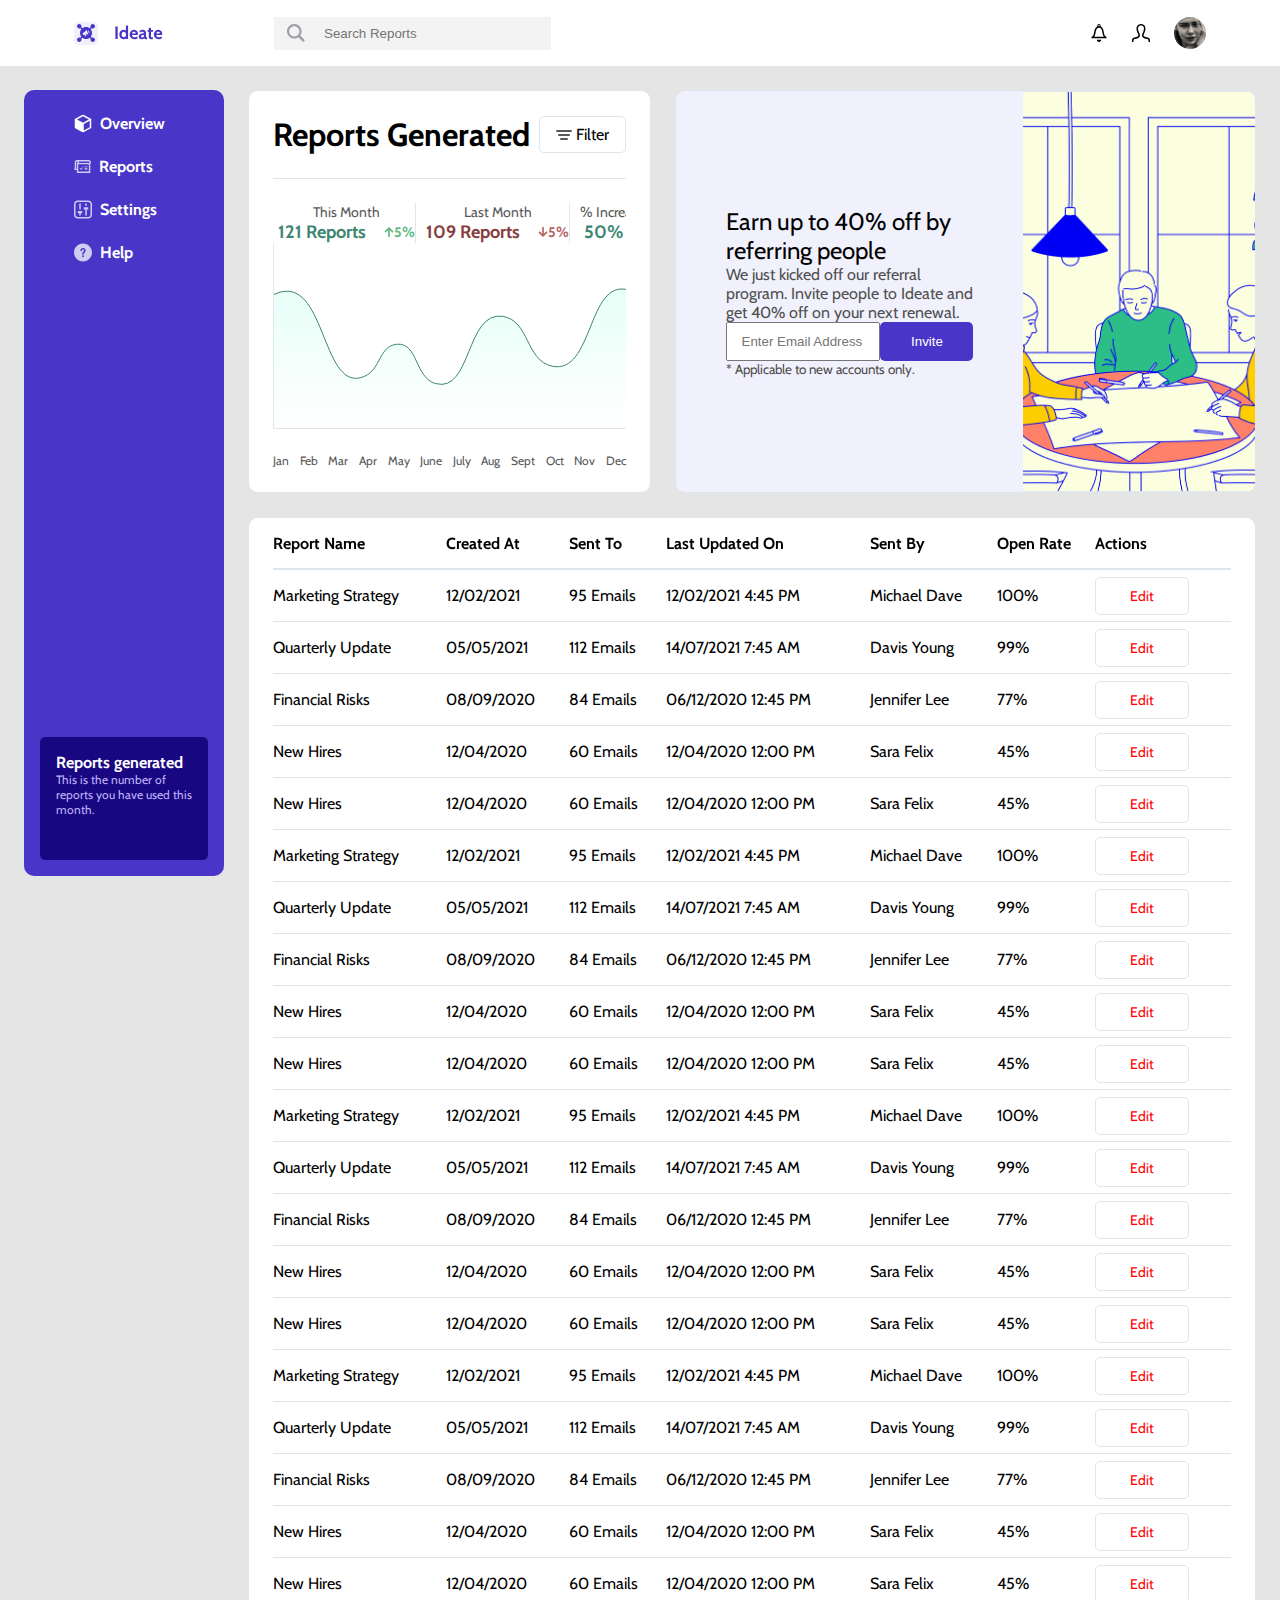
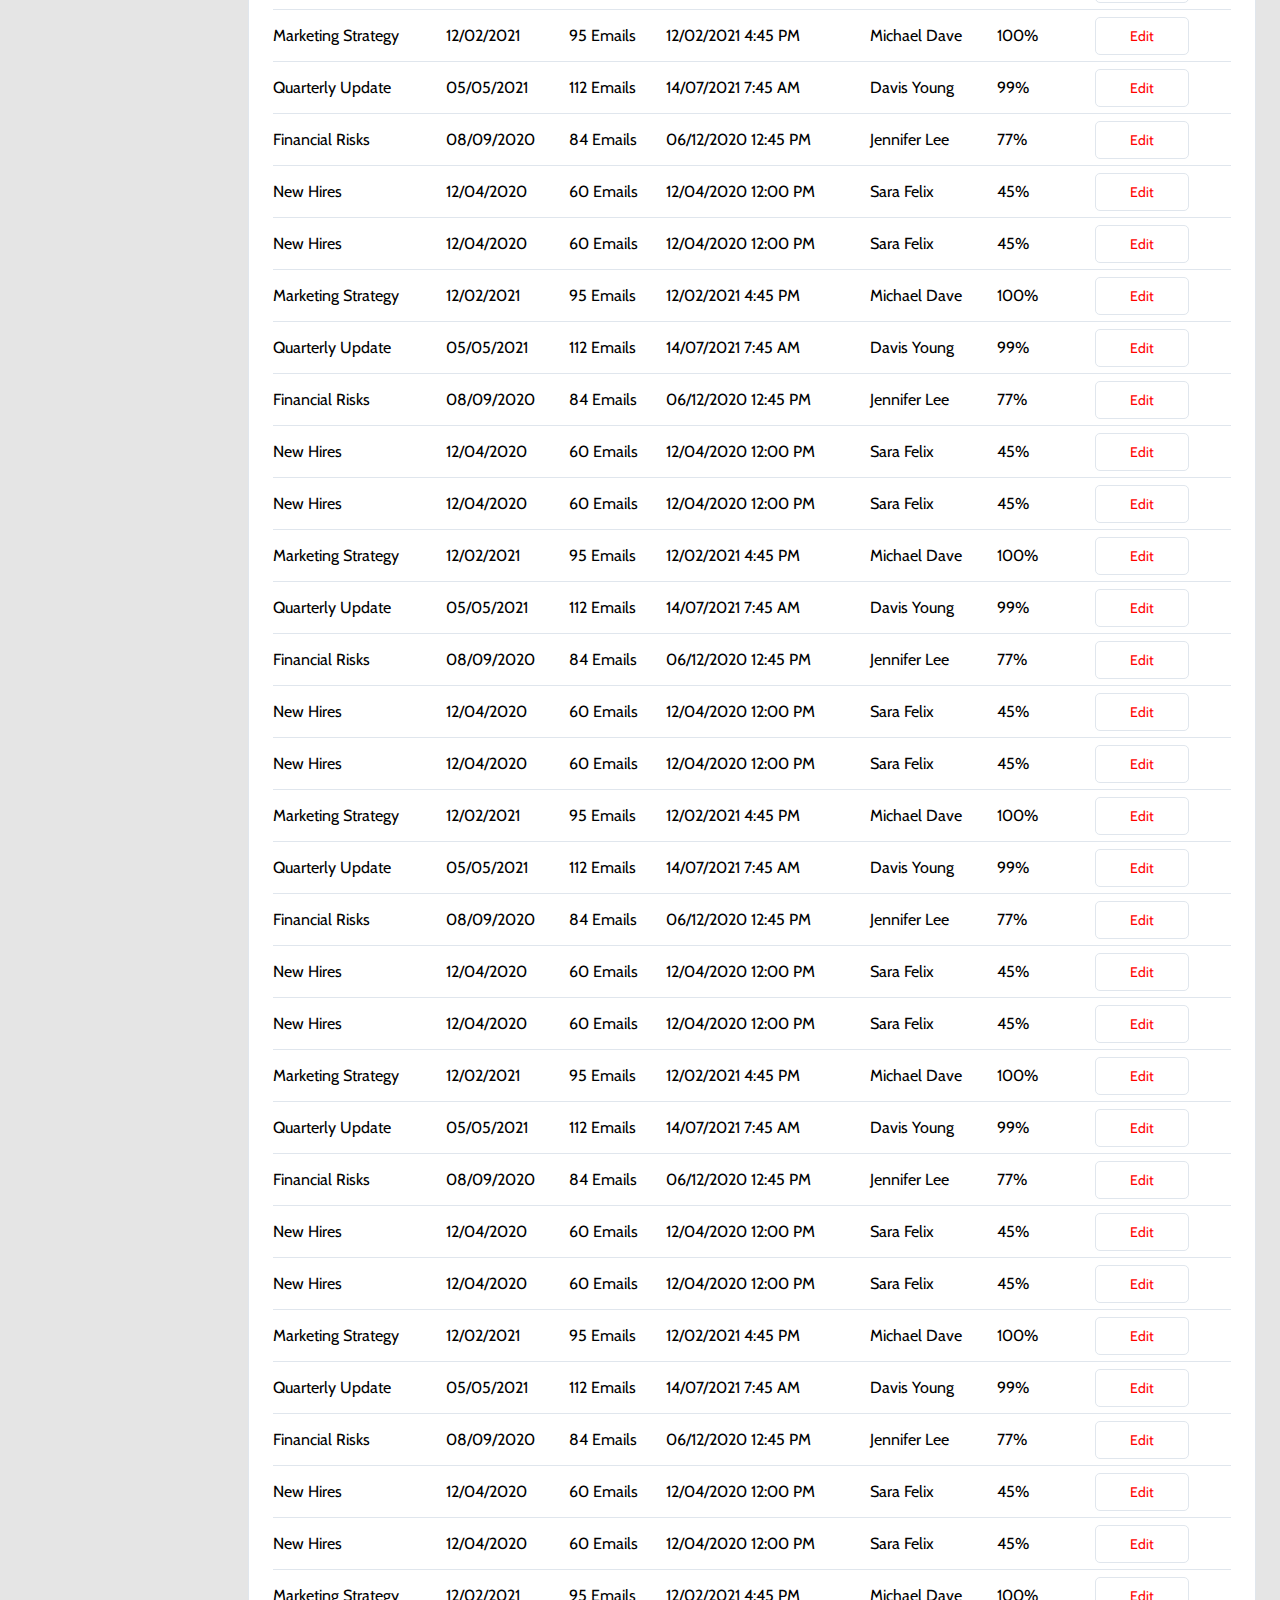
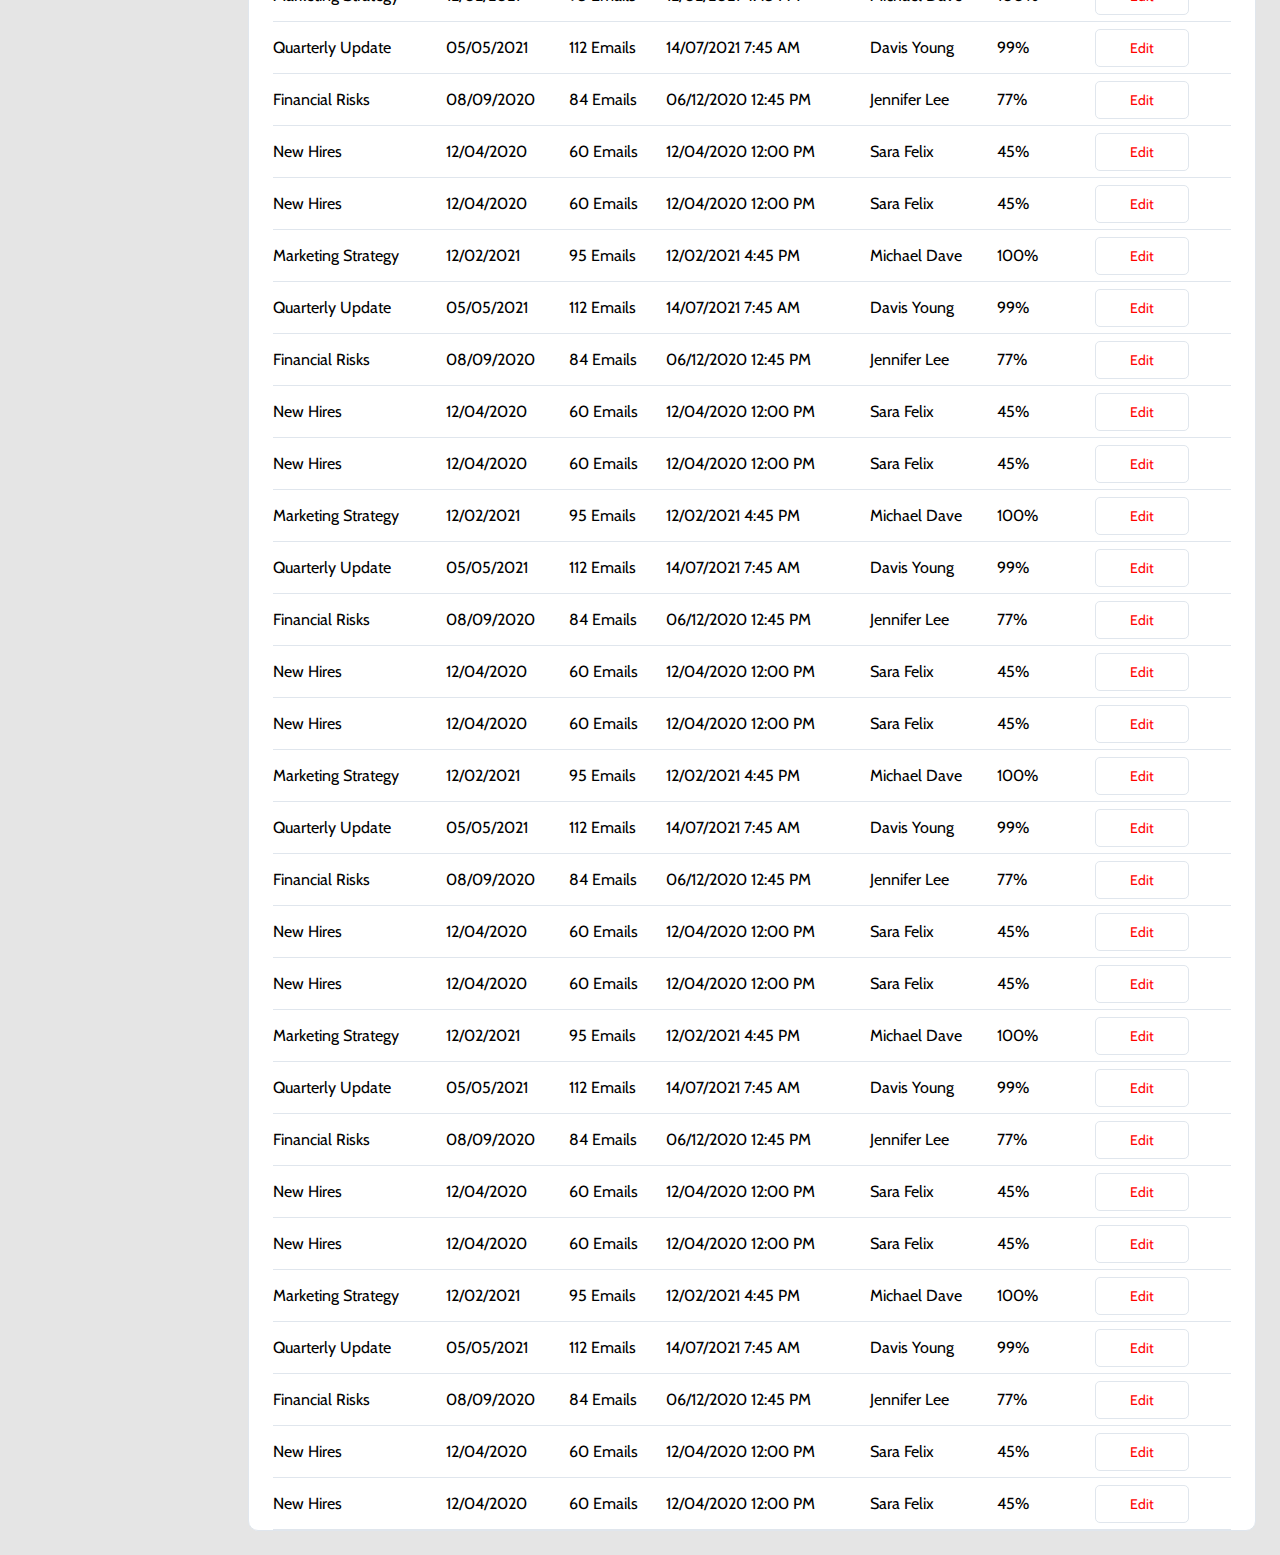
==== commit 129d94b9: "Table styling, hyperlink styling" ====
--- a/index.html
+++ b/index.html
@@ -14,20 +14,28 @@
   </head>
   <body>
     <div class="top-nav">
-      <div class="company-logo"><img src="Assets/Logo.svg" alt="" /></div>
+      <a href="" class="company-logo"><img src="Assets/Logo.svg" alt="" /></a>
       <div class="searchUser">
         <form action="#" class="search">
           <input
             type="text"
             name="search-reports"
             id="search-reports"
+            class="search-reports"
             placeholder="Search Reports"
+            style="background-image: url('Assets/Search.svg')"
           />
         </form>
         <div class="user">
-          <img src="Assets/Notification.svg" alt="" />
-          <img src="Assets/User.svg" alt="" />
-          <img src="Assets/User Avatar.svg" alt="" />
+          <a href="">
+            <img src="Assets/Notification.svg" alt="" />
+          </a>
+          <a href="">
+            <img src="Assets/User.svg" alt="" />
+          </a>
+          <a href="">
+            <img src="Assets/User Avatar.svg" alt="" />
+          </a>
         </div>
         <div class="hamburger">
           <img src="Assets/Hamburger Menu.svg" alt="" />
@@ -224,718 +232,718 @@
               <td>12/02/2021 4:45 PM&nbsp;</td>
               <td>Michael Dave&nbsp;</td>
               <td>100%&nbsp;</td>
-              <td>Edit&nbsp;</td>
-            </tr>
-            <tr>
-              <td>Quarterly Update&nbsp;</td>
-              <td>05/05/2021&nbsp;</td>
-              <td>112 Emails&nbsp;</td>
-              <td>14/07/2021 7:45 AM&nbsp;</td>
-              <td>Davis Young&nbsp;</td>
-              <td>99%&nbsp;</td>
-              <td>Edit&nbsp;</td>
-            </tr>
-            <tr>
-              <td>Financial Risks&nbsp;</td>
-              <td>08/09/2020&nbsp;</td>
-              <td>84 Emails&nbsp;</td>
-              <td>06/12/2020 12:45 PM&nbsp;</td>
-              <td>Jennifer Lee&nbsp;</td>
-              <td>77%&nbsp;</td>
-              <td>Edit&nbsp;</td>
-            </tr>
-            <tr>
-              <td>New Hires&nbsp;</td>
-              <td>12/04/2020&nbsp;</td>
-              <td>60 Emails&nbsp;</td>
-              <td>12/04/2020 12:00 PM&nbsp;</td>
-              <td>Sara Felix&nbsp;</td>
-              <td>45%&nbsp;</td>
-              <td>Edit&nbsp;</td>
-            </tr>
-            <tr>
-              <td>New Hires&nbsp;</td>
-              <td>12/04/2020&nbsp;</td>
-              <td>60 Emails&nbsp;</td>
-              <td>12/04/2020 12:00 PM&nbsp;</td>
-              <td>Sara Felix&nbsp;</td>
-              <td>45%&nbsp;</td>
-              <td>Edit&nbsp;</td>
-            </tr>
-            <tr>
-              <td>Marketing Strategy&nbsp;</td>
-              <td>12/02/2021&nbsp;</td>
-              <td>95 Emails&nbsp;</td>
-              <td>12/02/2021 4:45 PM&nbsp;</td>
-              <td>Michael Dave&nbsp;</td>
-              <td>100%&nbsp;</td>
-              <td>Edit&nbsp;</td>
-            </tr>
-            <tr>
-              <td>Quarterly Update&nbsp;</td>
-              <td>05/05/2021&nbsp;</td>
-              <td>112 Emails&nbsp;</td>
-              <td>14/07/2021 7:45 AM&nbsp;</td>
-              <td>Davis Young&nbsp;</td>
-              <td>99%&nbsp;</td>
-              <td>Edit&nbsp;</td>
-            </tr>
-            <tr>
-              <td>Financial Risks&nbsp;</td>
-              <td>08/09/2020&nbsp;</td>
-              <td>84 Emails&nbsp;</td>
-              <td>06/12/2020 12:45 PM&nbsp;</td>
-              <td>Jennifer Lee&nbsp;</td>
-              <td>77%&nbsp;</td>
-              <td>Edit&nbsp;</td>
-            </tr>
-            <tr>
-              <td>New Hires&nbsp;</td>
-              <td>12/04/2020&nbsp;</td>
-              <td>60 Emails&nbsp;</td>
-              <td>12/04/2020 12:00 PM&nbsp;</td>
-              <td>Sara Felix&nbsp;</td>
-              <td>45%&nbsp;</td>
-              <td>Edit&nbsp;</td>
-            </tr>
-            <tr>
-              <td>New Hires&nbsp;</td>
-              <td>12/04/2020&nbsp;</td>
-              <td>60 Emails&nbsp;</td>
-              <td>12/04/2020 12:00 PM&nbsp;</td>
-              <td>Sara Felix&nbsp;</td>
-              <td>45%&nbsp;</td>
-              <td>Edit&nbsp;</td>
-            </tr>
-            <tr>
-              <td>Marketing Strategy&nbsp;</td>
-              <td>12/02/2021&nbsp;</td>
-              <td>95 Emails&nbsp;</td>
-              <td>12/02/2021 4:45 PM&nbsp;</td>
-              <td>Michael Dave&nbsp;</td>
-              <td>100%&nbsp;</td>
-              <td>Edit&nbsp;</td>
-            </tr>
-            <tr>
-              <td>Quarterly Update&nbsp;</td>
-              <td>05/05/2021&nbsp;</td>
-              <td>112 Emails&nbsp;</td>
-              <td>14/07/2021 7:45 AM&nbsp;</td>
-              <td>Davis Young&nbsp;</td>
-              <td>99%&nbsp;</td>
-              <td>Edit&nbsp;</td>
-            </tr>
-            <tr>
-              <td>Financial Risks&nbsp;</td>
-              <td>08/09/2020&nbsp;</td>
-              <td>84 Emails&nbsp;</td>
-              <td>06/12/2020 12:45 PM&nbsp;</td>
-              <td>Jennifer Lee&nbsp;</td>
-              <td>77%&nbsp;</td>
-              <td>Edit&nbsp;</td>
-            </tr>
-            <tr>
-              <td>New Hires&nbsp;</td>
-              <td>12/04/2020&nbsp;</td>
-              <td>60 Emails&nbsp;</td>
-              <td>12/04/2020 12:00 PM&nbsp;</td>
-              <td>Sara Felix&nbsp;</td>
-              <td>45%&nbsp;</td>
-              <td>Edit&nbsp;</td>
-            </tr>
-            <tr>
-              <td>New Hires&nbsp;</td>
-              <td>12/04/2020&nbsp;</td>
-              <td>60 Emails&nbsp;</td>
-              <td>12/04/2020 12:00 PM&nbsp;</td>
-              <td>Sara Felix&nbsp;</td>
-              <td>45%&nbsp;</td>
-              <td>Edit&nbsp;</td>
-            </tr>
-            <tr>
-              <td>Marketing Strategy&nbsp;</td>
-              <td>12/02/2021&nbsp;</td>
-              <td>95 Emails&nbsp;</td>
-              <td>12/02/2021 4:45 PM&nbsp;</td>
-              <td>Michael Dave&nbsp;</td>
-              <td>100%&nbsp;</td>
-              <td>Edit&nbsp;</td>
-            </tr>
-            <tr>
-              <td>Quarterly Update&nbsp;</td>
-              <td>05/05/2021&nbsp;</td>
-              <td>112 Emails&nbsp;</td>
-              <td>14/07/2021 7:45 AM&nbsp;</td>
-              <td>Davis Young&nbsp;</td>
-              <td>99%&nbsp;</td>
-              <td>Edit&nbsp;</td>
-            </tr>
-            <tr>
-              <td>Financial Risks&nbsp;</td>
-              <td>08/09/2020&nbsp;</td>
-              <td>84 Emails&nbsp;</td>
-              <td>06/12/2020 12:45 PM&nbsp;</td>
-              <td>Jennifer Lee&nbsp;</td>
-              <td>77%&nbsp;</td>
-              <td>Edit&nbsp;</td>
-            </tr>
-            <tr>
-              <td>New Hires&nbsp;</td>
-              <td>12/04/2020&nbsp;</td>
-              <td>60 Emails&nbsp;</td>
-              <td>12/04/2020 12:00 PM&nbsp;</td>
-              <td>Sara Felix&nbsp;</td>
-              <td>45%&nbsp;</td>
-              <td>Edit&nbsp;</td>
-            </tr>
-            <tr>
-              <td>New Hires&nbsp;</td>
-              <td>12/04/2020&nbsp;</td>
-              <td>60 Emails&nbsp;</td>
-              <td>12/04/2020 12:00 PM&nbsp;</td>
-              <td>Sara Felix&nbsp;</td>
-              <td>45%&nbsp;</td>
-              <td>Edit&nbsp;</td>
-            </tr>
-            <tr>
-              <td>Marketing Strategy&nbsp;</td>
-              <td>12/02/2021&nbsp;</td>
-              <td>95 Emails&nbsp;</td>
-              <td>12/02/2021 4:45 PM&nbsp;</td>
-              <td>Michael Dave&nbsp;</td>
-              <td>100%&nbsp;</td>
-              <td>Edit&nbsp;</td>
-            </tr>
-            <tr>
-              <td>Quarterly Update&nbsp;</td>
-              <td>05/05/2021&nbsp;</td>
-              <td>112 Emails&nbsp;</td>
-              <td>14/07/2021 7:45 AM&nbsp;</td>
-              <td>Davis Young&nbsp;</td>
-              <td>99%&nbsp;</td>
-              <td>Edit&nbsp;</td>
-            </tr>
-            <tr>
-              <td>Financial Risks&nbsp;</td>
-              <td>08/09/2020&nbsp;</td>
-              <td>84 Emails&nbsp;</td>
-              <td>06/12/2020 12:45 PM&nbsp;</td>
-              <td>Jennifer Lee&nbsp;</td>
-              <td>77%&nbsp;</td>
-              <td>Edit&nbsp;</td>
-            </tr>
-            <tr>
-              <td>New Hires&nbsp;</td>
-              <td>12/04/2020&nbsp;</td>
-              <td>60 Emails&nbsp;</td>
-              <td>12/04/2020 12:00 PM&nbsp;</td>
-              <td>Sara Felix&nbsp;</td>
-              <td>45%&nbsp;</td>
-              <td>Edit&nbsp;</td>
-            </tr>
-            <tr>
-              <td>New Hires&nbsp;</td>
-              <td>12/04/2020&nbsp;</td>
-              <td>60 Emails&nbsp;</td>
-              <td>12/04/2020 12:00 PM&nbsp;</td>
-              <td>Sara Felix&nbsp;</td>
-              <td>45%&nbsp;</td>
-              <td>Edit&nbsp;</td>
-            </tr>
-            <tr>
-              <td>Marketing Strategy&nbsp;</td>
-              <td>12/02/2021&nbsp;</td>
-              <td>95 Emails&nbsp;</td>
-              <td>12/02/2021 4:45 PM&nbsp;</td>
-              <td>Michael Dave&nbsp;</td>
-              <td>100%&nbsp;</td>
-              <td>Edit&nbsp;</td>
-            </tr>
-            <tr>
-              <td>Quarterly Update&nbsp;</td>
-              <td>05/05/2021&nbsp;</td>
-              <td>112 Emails&nbsp;</td>
-              <td>14/07/2021 7:45 AM&nbsp;</td>
-              <td>Davis Young&nbsp;</td>
-              <td>99%&nbsp;</td>
-              <td>Edit&nbsp;</td>
-            </tr>
-            <tr>
-              <td>Financial Risks&nbsp;</td>
-              <td>08/09/2020&nbsp;</td>
-              <td>84 Emails&nbsp;</td>
-              <td>06/12/2020 12:45 PM&nbsp;</td>
-              <td>Jennifer Lee&nbsp;</td>
-              <td>77%&nbsp;</td>
-              <td>Edit&nbsp;</td>
-            </tr>
-            <tr>
-              <td>New Hires&nbsp;</td>
-              <td>12/04/2020&nbsp;</td>
-              <td>60 Emails&nbsp;</td>
-              <td>12/04/2020 12:00 PM&nbsp;</td>
-              <td>Sara Felix&nbsp;</td>
-              <td>45%&nbsp;</td>
-              <td>Edit&nbsp;</td>
-            </tr>
-            <tr>
-              <td>New Hires&nbsp;</td>
-              <td>12/04/2020&nbsp;</td>
-              <td>60 Emails&nbsp;</td>
-              <td>12/04/2020 12:00 PM&nbsp;</td>
-              <td>Sara Felix&nbsp;</td>
-              <td>45%&nbsp;</td>
-              <td>Edit&nbsp;</td>
-            </tr>
-            <tr>
-              <td>Marketing Strategy&nbsp;</td>
-              <td>12/02/2021&nbsp;</td>
-              <td>95 Emails&nbsp;</td>
-              <td>12/02/2021 4:45 PM&nbsp;</td>
-              <td>Michael Dave&nbsp;</td>
-              <td>100%&nbsp;</td>
-              <td>Edit&nbsp;</td>
-            </tr>
-            <tr>
-              <td>Quarterly Update&nbsp;</td>
-              <td>05/05/2021&nbsp;</td>
-              <td>112 Emails&nbsp;</td>
-              <td>14/07/2021 7:45 AM&nbsp;</td>
-              <td>Davis Young&nbsp;</td>
-              <td>99%&nbsp;</td>
-              <td>Edit&nbsp;</td>
-            </tr>
-            <tr>
-              <td>Financial Risks&nbsp;</td>
-              <td>08/09/2020&nbsp;</td>
-              <td>84 Emails&nbsp;</td>
-              <td>06/12/2020 12:45 PM&nbsp;</td>
-              <td>Jennifer Lee&nbsp;</td>
-              <td>77%&nbsp;</td>
-              <td>Edit&nbsp;</td>
-            </tr>
-            <tr>
-              <td>New Hires&nbsp;</td>
-              <td>12/04/2020&nbsp;</td>
-              <td>60 Emails&nbsp;</td>
-              <td>12/04/2020 12:00 PM&nbsp;</td>
-              <td>Sara Felix&nbsp;</td>
-              <td>45%&nbsp;</td>
-              <td>Edit&nbsp;</td>
-            </tr>
-            <tr>
-              <td>New Hires&nbsp;</td>
-              <td>12/04/2020&nbsp;</td>
-              <td>60 Emails&nbsp;</td>
-              <td>12/04/2020 12:00 PM&nbsp;</td>
-              <td>Sara Felix&nbsp;</td>
-              <td>45%&nbsp;</td>
-              <td>Edit&nbsp;</td>
-            </tr>
-            <tr>
-              <td>Marketing Strategy&nbsp;</td>
-              <td>12/02/2021&nbsp;</td>
-              <td>95 Emails&nbsp;</td>
-              <td>12/02/2021 4:45 PM&nbsp;</td>
-              <td>Michael Dave&nbsp;</td>
-              <td>100%&nbsp;</td>
-              <td>Edit&nbsp;</td>
-            </tr>
-            <tr>
-              <td>Quarterly Update&nbsp;</td>
-              <td>05/05/2021&nbsp;</td>
-              <td>112 Emails&nbsp;</td>
-              <td>14/07/2021 7:45 AM&nbsp;</td>
-              <td>Davis Young&nbsp;</td>
-              <td>99%&nbsp;</td>
-              <td>Edit&nbsp;</td>
-            </tr>
-            <tr>
-              <td>Financial Risks&nbsp;</td>
-              <td>08/09/2020&nbsp;</td>
-              <td>84 Emails&nbsp;</td>
-              <td>06/12/2020 12:45 PM&nbsp;</td>
-              <td>Jennifer Lee&nbsp;</td>
-              <td>77%&nbsp;</td>
-              <td>Edit&nbsp;</td>
-            </tr>
-            <tr>
-              <td>New Hires&nbsp;</td>
-              <td>12/04/2020&nbsp;</td>
-              <td>60 Emails&nbsp;</td>
-              <td>12/04/2020 12:00 PM&nbsp;</td>
-              <td>Sara Felix&nbsp;</td>
-              <td>45%&nbsp;</td>
-              <td>Edit&nbsp;</td>
-            </tr>
-            <tr>
-              <td>New Hires&nbsp;</td>
-              <td>12/04/2020&nbsp;</td>
-              <td>60 Emails&nbsp;</td>
-              <td>12/04/2020 12:00 PM&nbsp;</td>
-              <td>Sara Felix&nbsp;</td>
-              <td>45%&nbsp;</td>
-              <td>Edit&nbsp;</td>
-            </tr>
-            <tr>
-              <td>Marketing Strategy&nbsp;</td>
-              <td>12/02/2021&nbsp;</td>
-              <td>95 Emails&nbsp;</td>
-              <td>12/02/2021 4:45 PM&nbsp;</td>
-              <td>Michael Dave&nbsp;</td>
-              <td>100%&nbsp;</td>
-              <td>Edit&nbsp;</td>
-            </tr>
-            <tr>
-              <td>Quarterly Update&nbsp;</td>
-              <td>05/05/2021&nbsp;</td>
-              <td>112 Emails&nbsp;</td>
-              <td>14/07/2021 7:45 AM&nbsp;</td>
-              <td>Davis Young&nbsp;</td>
-              <td>99%&nbsp;</td>
-              <td>Edit&nbsp;</td>
-            </tr>
-            <tr>
-              <td>Financial Risks&nbsp;</td>
-              <td>08/09/2020&nbsp;</td>
-              <td>84 Emails&nbsp;</td>
-              <td>06/12/2020 12:45 PM&nbsp;</td>
-              <td>Jennifer Lee&nbsp;</td>
-              <td>77%&nbsp;</td>
-              <td>Edit&nbsp;</td>
-            </tr>
-            <tr>
-              <td>New Hires&nbsp;</td>
-              <td>12/04/2020&nbsp;</td>
-              <td>60 Emails&nbsp;</td>
-              <td>12/04/2020 12:00 PM&nbsp;</td>
-              <td>Sara Felix&nbsp;</td>
-              <td>45%&nbsp;</td>
-              <td>Edit&nbsp;</td>
-            </tr>
-            <tr>
-              <td>New Hires&nbsp;</td>
-              <td>12/04/2020&nbsp;</td>
-              <td>60 Emails&nbsp;</td>
-              <td>12/04/2020 12:00 PM&nbsp;</td>
-              <td>Sara Felix&nbsp;</td>
-              <td>45%&nbsp;</td>
-              <td>Edit&nbsp;</td>
-            </tr>
-            <tr>
-              <td>Marketing Strategy&nbsp;</td>
-              <td>12/02/2021&nbsp;</td>
-              <td>95 Emails&nbsp;</td>
-              <td>12/02/2021 4:45 PM&nbsp;</td>
-              <td>Michael Dave&nbsp;</td>
-              <td>100%&nbsp;</td>
-              <td>Edit&nbsp;</td>
-            </tr>
-            <tr>
-              <td>Quarterly Update&nbsp;</td>
-              <td>05/05/2021&nbsp;</td>
-              <td>112 Emails&nbsp;</td>
-              <td>14/07/2021 7:45 AM&nbsp;</td>
-              <td>Davis Young&nbsp;</td>
-              <td>99%&nbsp;</td>
-              <td>Edit&nbsp;</td>
-            </tr>
-            <tr>
-              <td>Financial Risks&nbsp;</td>
-              <td>08/09/2020&nbsp;</td>
-              <td>84 Emails&nbsp;</td>
-              <td>06/12/2020 12:45 PM&nbsp;</td>
-              <td>Jennifer Lee&nbsp;</td>
-              <td>77%&nbsp;</td>
-              <td>Edit&nbsp;</td>
-            </tr>
-            <tr>
-              <td>New Hires&nbsp;</td>
-              <td>12/04/2020&nbsp;</td>
-              <td>60 Emails&nbsp;</td>
-              <td>12/04/2020 12:00 PM&nbsp;</td>
-              <td>Sara Felix&nbsp;</td>
-              <td>45%&nbsp;</td>
-              <td>Edit&nbsp;</td>
-            </tr>
-            <tr>
-              <td>New Hires&nbsp;</td>
-              <td>12/04/2020&nbsp;</td>
-              <td>60 Emails&nbsp;</td>
-              <td>12/04/2020 12:00 PM&nbsp;</td>
-              <td>Sara Felix&nbsp;</td>
-              <td>45%&nbsp;</td>
-              <td>Edit&nbsp;</td>
-            </tr>
-            <tr>
-              <td>Marketing Strategy&nbsp;</td>
-              <td>12/02/2021&nbsp;</td>
-              <td>95 Emails&nbsp;</td>
-              <td>12/02/2021 4:45 PM&nbsp;</td>
-              <td>Michael Dave&nbsp;</td>
-              <td>100%&nbsp;</td>
-              <td>Edit&nbsp;</td>
-            </tr>
-            <tr>
-              <td>Quarterly Update&nbsp;</td>
-              <td>05/05/2021&nbsp;</td>
-              <td>112 Emails&nbsp;</td>
-              <td>14/07/2021 7:45 AM&nbsp;</td>
-              <td>Davis Young&nbsp;</td>
-              <td>99%&nbsp;</td>
-              <td>Edit&nbsp;</td>
-            </tr>
-            <tr>
-              <td>Financial Risks&nbsp;</td>
-              <td>08/09/2020&nbsp;</td>
-              <td>84 Emails&nbsp;</td>
-              <td>06/12/2020 12:45 PM&nbsp;</td>
-              <td>Jennifer Lee&nbsp;</td>
-              <td>77%&nbsp;</td>
-              <td>Edit&nbsp;</td>
-            </tr>
-            <tr>
-              <td>New Hires&nbsp;</td>
-              <td>12/04/2020&nbsp;</td>
-              <td>60 Emails&nbsp;</td>
-              <td>12/04/2020 12:00 PM&nbsp;</td>
-              <td>Sara Felix&nbsp;</td>
-              <td>45%&nbsp;</td>
-              <td>Edit&nbsp;</td>
-            </tr>
-            <tr>
-              <td>New Hires&nbsp;</td>
-              <td>12/04/2020&nbsp;</td>
-              <td>60 Emails&nbsp;</td>
-              <td>12/04/2020 12:00 PM&nbsp;</td>
-              <td>Sara Felix&nbsp;</td>
-              <td>45%&nbsp;</td>
-              <td>Edit&nbsp;</td>
-            </tr>
-            <tr>
-              <td>Marketing Strategy&nbsp;</td>
-              <td>12/02/2021&nbsp;</td>
-              <td>95 Emails&nbsp;</td>
-              <td>12/02/2021 4:45 PM&nbsp;</td>
-              <td>Michael Dave&nbsp;</td>
-              <td>100%&nbsp;</td>
-              <td>Edit&nbsp;</td>
-            </tr>
-            <tr>
-              <td>Quarterly Update&nbsp;</td>
-              <td>05/05/2021&nbsp;</td>
-              <td>112 Emails&nbsp;</td>
-              <td>14/07/2021 7:45 AM&nbsp;</td>
-              <td>Davis Young&nbsp;</td>
-              <td>99%&nbsp;</td>
-              <td>Edit&nbsp;</td>
-            </tr>
-            <tr>
-              <td>Financial Risks&nbsp;</td>
-              <td>08/09/2020&nbsp;</td>
-              <td>84 Emails&nbsp;</td>
-              <td>06/12/2020 12:45 PM&nbsp;</td>
-              <td>Jennifer Lee&nbsp;</td>
-              <td>77%&nbsp;</td>
-              <td>Edit&nbsp;</td>
-            </tr>
-            <tr>
-              <td>New Hires&nbsp;</td>
-              <td>12/04/2020&nbsp;</td>
-              <td>60 Emails&nbsp;</td>
-              <td>12/04/2020 12:00 PM&nbsp;</td>
-              <td>Sara Felix&nbsp;</td>
-              <td>45%&nbsp;</td>
-              <td>Edit&nbsp;</td>
-            </tr>
-            <tr>
-              <td>New Hires&nbsp;</td>
-              <td>12/04/2020&nbsp;</td>
-              <td>60 Emails&nbsp;</td>
-              <td>12/04/2020 12:00 PM&nbsp;</td>
-              <td>Sara Felix&nbsp;</td>
-              <td>45%&nbsp;</td>
-              <td>Edit&nbsp;</td>
-            </tr>
-            <tr>
-              <td>Marketing Strategy&nbsp;</td>
-              <td>12/02/2021&nbsp;</td>
-              <td>95 Emails&nbsp;</td>
-              <td>12/02/2021 4:45 PM&nbsp;</td>
-              <td>Michael Dave&nbsp;</td>
-              <td>100%&nbsp;</td>
-              <td>Edit&nbsp;</td>
-            </tr>
-            <tr>
-              <td>Quarterly Update&nbsp;</td>
-              <td>05/05/2021&nbsp;</td>
-              <td>112 Emails&nbsp;</td>
-              <td>14/07/2021 7:45 AM&nbsp;</td>
-              <td>Davis Young&nbsp;</td>
-              <td>99%&nbsp;</td>
-              <td>Edit&nbsp;</td>
-            </tr>
-            <tr>
-              <td>Financial Risks&nbsp;</td>
-              <td>08/09/2020&nbsp;</td>
-              <td>84 Emails&nbsp;</td>
-              <td>06/12/2020 12:45 PM&nbsp;</td>
-              <td>Jennifer Lee&nbsp;</td>
-              <td>77%&nbsp;</td>
-              <td>Edit&nbsp;</td>
-            </tr>
-            <tr>
-              <td>New Hires&nbsp;</td>
-              <td>12/04/2020&nbsp;</td>
-              <td>60 Emails&nbsp;</td>
-              <td>12/04/2020 12:00 PM&nbsp;</td>
-              <td>Sara Felix&nbsp;</td>
-              <td>45%&nbsp;</td>
-              <td>Edit&nbsp;</td>
-            </tr>
-            <tr>
-              <td>New Hires&nbsp;</td>
-              <td>12/04/2020&nbsp;</td>
-              <td>60 Emails&nbsp;</td>
-              <td>12/04/2020 12:00 PM&nbsp;</td>
-              <td>Sara Felix&nbsp;</td>
-              <td>45%&nbsp;</td>
-              <td>Edit&nbsp;</td>
-            </tr>
-            <tr>
-              <td>Marketing Strategy&nbsp;</td>
-              <td>12/02/2021&nbsp;</td>
-              <td>95 Emails&nbsp;</td>
-              <td>12/02/2021 4:45 PM&nbsp;</td>
-              <td>Michael Dave&nbsp;</td>
-              <td>100%&nbsp;</td>
-              <td>Edit&nbsp;</td>
-            </tr>
-            <tr>
-              <td>Quarterly Update&nbsp;</td>
-              <td>05/05/2021&nbsp;</td>
-              <td>112 Emails&nbsp;</td>
-              <td>14/07/2021 7:45 AM&nbsp;</td>
-              <td>Davis Young&nbsp;</td>
-              <td>99%&nbsp;</td>
-              <td>Edit&nbsp;</td>
-            </tr>
-            <tr>
-              <td>Financial Risks&nbsp;</td>
-              <td>08/09/2020&nbsp;</td>
-              <td>84 Emails&nbsp;</td>
-              <td>06/12/2020 12:45 PM&nbsp;</td>
-              <td>Jennifer Lee&nbsp;</td>
-              <td>77%&nbsp;</td>
-              <td>Edit&nbsp;</td>
-            </tr>
-            <tr>
-              <td>New Hires&nbsp;</td>
-              <td>12/04/2020&nbsp;</td>
-              <td>60 Emails&nbsp;</td>
-              <td>12/04/2020 12:00 PM&nbsp;</td>
-              <td>Sara Felix&nbsp;</td>
-              <td>45%&nbsp;</td>
-              <td>Edit&nbsp;</td>
-            </tr>
-            <tr>
-              <td>New Hires&nbsp;</td>
-              <td>12/04/2020&nbsp;</td>
-              <td>60 Emails&nbsp;</td>
-              <td>12/04/2020 12:00 PM&nbsp;</td>
-              <td>Sara Felix&nbsp;</td>
-              <td>45%&nbsp;</td>
-              <td>Edit&nbsp;</td>
-            </tr>
-            <tr>
-              <td>Marketing Strategy&nbsp;</td>
-              <td>12/02/2021&nbsp;</td>
-              <td>95 Emails&nbsp;</td>
-              <td>12/02/2021 4:45 PM&nbsp;</td>
-              <td>Michael Dave&nbsp;</td>
-              <td>100%&nbsp;</td>
-              <td>Edit&nbsp;</td>
-            </tr>
-            <tr>
-              <td>Quarterly Update&nbsp;</td>
-              <td>05/05/2021&nbsp;</td>
-              <td>112 Emails&nbsp;</td>
-              <td>14/07/2021 7:45 AM&nbsp;</td>
-              <td>Davis Young&nbsp;</td>
-              <td>99%&nbsp;</td>
-              <td>Edit&nbsp;</td>
-            </tr>
-            <tr>
-              <td>Financial Risks&nbsp;</td>
-              <td>08/09/2020&nbsp;</td>
-              <td>84 Emails&nbsp;</td>
-              <td>06/12/2020 12:45 PM&nbsp;</td>
-              <td>Jennifer Lee&nbsp;</td>
-              <td>77%&nbsp;</td>
-              <td>Edit&nbsp;</td>
-            </tr>
-            <tr>
-              <td>New Hires&nbsp;</td>
-              <td>12/04/2020&nbsp;</td>
-              <td>60 Emails&nbsp;</td>
-              <td>12/04/2020 12:00 PM&nbsp;</td>
-              <td>Sara Felix&nbsp;</td>
-              <td>45%&nbsp;</td>
-              <td>Edit&nbsp;</td>
-            </tr>
-            <tr>
-              <td>New Hires&nbsp;</td>
-              <td>12/04/2020&nbsp;</td>
-              <td>60 Emails&nbsp;</td>
-              <td>12/04/2020 12:00 PM&nbsp;</td>
-              <td>Sara Felix&nbsp;</td>
-              <td>45%&nbsp;</td>
-              <td>Edit&nbsp;</td>
-            </tr>
-            <tr>
-              <td>Marketing Strategy&nbsp;</td>
-              <td>12/02/2021&nbsp;</td>
-              <td>95 Emails&nbsp;</td>
-              <td>12/02/2021 4:45 PM&nbsp;</td>
-              <td>Michael Dave&nbsp;</td>
-              <td>100%&nbsp;</td>
-              <td>Edit&nbsp;</td>
-            </tr>
-            <tr>
-              <td>Quarterly Update&nbsp;</td>
-              <td>05/05/2021&nbsp;</td>
-              <td>112 Emails&nbsp;</td>
-              <td>14/07/2021 7:45 AM&nbsp;</td>
-              <td>Davis Young&nbsp;</td>
-              <td>99%&nbsp;</td>
-              <td>Edit&nbsp;</td>
-            </tr>
-            <tr>
-              <td>Financial Risks&nbsp;</td>
-              <td>08/09/2020&nbsp;</td>
-              <td>84 Emails&nbsp;</td>
-              <td>06/12/2020 12:45 PM&nbsp;</td>
-              <td>Jennifer Lee&nbsp;</td>
-              <td>77%&nbsp;</td>
-              <td>Edit&nbsp;</td>
-            </tr>
-            <tr>
-              <td>New Hires&nbsp;</td>
-              <td>12/04/2020&nbsp;</td>
-              <td>60 Emails&nbsp;</td>
-              <td>12/04/2020 12:00 PM&nbsp;</td>
-              <td>Sara Felix&nbsp;</td>
-              <td>45%&nbsp;</td>
-              <td>Edit&nbsp;</td>
-            </tr>
-            <tr>
-              <td>New Hires&nbsp;</td>
-              <td>12/04/2020&nbsp;</td>
-              <td>60 Emails&nbsp;</td>
-              <td>12/04/2020 12:00 PM&nbsp;</td>
-              <td>Sara Felix&nbsp;</td>
-              <td>45%&nbsp;</td>
-              <td>Edit&nbsp;</td>
+              <td><a href="#">Edit</a> &nbsp;</td>
+            </tr>
+            <tr>
+              <td>Quarterly Update&nbsp;</td>
+              <td>05/05/2021&nbsp;</td>
+              <td>112 Emails&nbsp;</td>
+              <td>14/07/2021 7:45 AM&nbsp;</td>
+              <td>Davis Young&nbsp;</td>
+              <td>99%&nbsp;</td>
+              <td><a href="#">Edit</a> &nbsp;</td>
+            </tr>
+            <tr>
+              <td>Financial Risks&nbsp;</td>
+              <td>08/09/2020&nbsp;</td>
+              <td>84 Emails&nbsp;</td>
+              <td>06/12/2020 12:45 PM&nbsp;</td>
+              <td>Jennifer Lee&nbsp;</td>
+              <td>77%&nbsp;</td>
+              <td><a href="#">Edit</a> &nbsp;</td>
+            </tr>
+            <tr>
+              <td>New Hires&nbsp;</td>
+              <td>12/04/2020&nbsp;</td>
+              <td>60 Emails&nbsp;</td>
+              <td>12/04/2020 12:00 PM&nbsp;</td>
+              <td>Sara Felix&nbsp;</td>
+              <td>45%&nbsp;</td>
+              <td><a href="#">Edit</a> &nbsp;</td>
+            </tr>
+            <tr>
+              <td>New Hires&nbsp;</td>
+              <td>12/04/2020&nbsp;</td>
+              <td>60 Emails&nbsp;</td>
+              <td>12/04/2020 12:00 PM&nbsp;</td>
+              <td>Sara Felix&nbsp;</td>
+              <td>45%&nbsp;</td>
+              <td><a href="#">Edit</a> &nbsp;</td>
+            </tr>
+            <tr>
+              <td>Marketing Strategy&nbsp;</td>
+              <td>12/02/2021&nbsp;</td>
+              <td>95 Emails&nbsp;</td>
+              <td>12/02/2021 4:45 PM&nbsp;</td>
+              <td>Michael Dave&nbsp;</td>
+              <td>100%&nbsp;</td>
+              <td><a href="#">Edit</a> &nbsp;</td>
+            </tr>
+            <tr>
+              <td>Quarterly Update&nbsp;</td>
+              <td>05/05/2021&nbsp;</td>
+              <td>112 Emails&nbsp;</td>
+              <td>14/07/2021 7:45 AM&nbsp;</td>
+              <td>Davis Young&nbsp;</td>
+              <td>99%&nbsp;</td>
+              <td><a href="#">Edit</a> &nbsp;</td>
+            </tr>
+            <tr>
+              <td>Financial Risks&nbsp;</td>
+              <td>08/09/2020&nbsp;</td>
+              <td>84 Emails&nbsp;</td>
+              <td>06/12/2020 12:45 PM&nbsp;</td>
+              <td>Jennifer Lee&nbsp;</td>
+              <td>77%&nbsp;</td>
+              <td><a href="#">Edit</a> &nbsp;</td>
+            </tr>
+            <tr>
+              <td>New Hires&nbsp;</td>
+              <td>12/04/2020&nbsp;</td>
+              <td>60 Emails&nbsp;</td>
+              <td>12/04/2020 12:00 PM&nbsp;</td>
+              <td>Sara Felix&nbsp;</td>
+              <td>45%&nbsp;</td>
+              <td><a href="#">Edit</a> &nbsp;</td>
+            </tr>
+            <tr>
+              <td>New Hires&nbsp;</td>
+              <td>12/04/2020&nbsp;</td>
+              <td>60 Emails&nbsp;</td>
+              <td>12/04/2020 12:00 PM&nbsp;</td>
+              <td>Sara Felix&nbsp;</td>
+              <td>45%&nbsp;</td>
+              <td><a href="#">Edit</a> &nbsp;</td>
+            </tr>
+            <tr>
+              <td>Marketing Strategy&nbsp;</td>
+              <td>12/02/2021&nbsp;</td>
+              <td>95 Emails&nbsp;</td>
+              <td>12/02/2021 4:45 PM&nbsp;</td>
+              <td>Michael Dave&nbsp;</td>
+              <td>100%&nbsp;</td>
+              <td><a href="#">Edit</a> &nbsp;</td>
+            </tr>
+            <tr>
+              <td>Quarterly Update&nbsp;</td>
+              <td>05/05/2021&nbsp;</td>
+              <td>112 Emails&nbsp;</td>
+              <td>14/07/2021 7:45 AM&nbsp;</td>
+              <td>Davis Young&nbsp;</td>
+              <td>99%&nbsp;</td>
+              <td><a href="#">Edit</a> &nbsp;</td>
+            </tr>
+            <tr>
+              <td>Financial Risks&nbsp;</td>
+              <td>08/09/2020&nbsp;</td>
+              <td>84 Emails&nbsp;</td>
+              <td>06/12/2020 12:45 PM&nbsp;</td>
+              <td>Jennifer Lee&nbsp;</td>
+              <td>77%&nbsp;</td>
+              <td><a href="#">Edit</a> &nbsp;</td>
+            </tr>
+            <tr>
+              <td>New Hires&nbsp;</td>
+              <td>12/04/2020&nbsp;</td>
+              <td>60 Emails&nbsp;</td>
+              <td>12/04/2020 12:00 PM&nbsp;</td>
+              <td>Sara Felix&nbsp;</td>
+              <td>45%&nbsp;</td>
+              <td><a href="#">Edit</a> &nbsp;</td>
+            </tr>
+            <tr>
+              <td>New Hires&nbsp;</td>
+              <td>12/04/2020&nbsp;</td>
+              <td>60 Emails&nbsp;</td>
+              <td>12/04/2020 12:00 PM&nbsp;</td>
+              <td>Sara Felix&nbsp;</td>
+              <td>45%&nbsp;</td>
+              <td><a href="#">Edit</a> &nbsp;</td>
+            </tr>
+            <tr>
+              <td>Marketing Strategy&nbsp;</td>
+              <td>12/02/2021&nbsp;</td>
+              <td>95 Emails&nbsp;</td>
+              <td>12/02/2021 4:45 PM&nbsp;</td>
+              <td>Michael Dave&nbsp;</td>
+              <td>100%&nbsp;</td>
+              <td><a href="#">Edit</a> &nbsp;</td>
+            </tr>
+            <tr>
+              <td>Quarterly Update&nbsp;</td>
+              <td>05/05/2021&nbsp;</td>
+              <td>112 Emails&nbsp;</td>
+              <td>14/07/2021 7:45 AM&nbsp;</td>
+              <td>Davis Young&nbsp;</td>
+              <td>99%&nbsp;</td>
+              <td><a href="#">Edit</a> &nbsp;</td>
+            </tr>
+            <tr>
+              <td>Financial Risks&nbsp;</td>
+              <td>08/09/2020&nbsp;</td>
+              <td>84 Emails&nbsp;</td>
+              <td>06/12/2020 12:45 PM&nbsp;</td>
+              <td>Jennifer Lee&nbsp;</td>
+              <td>77%&nbsp;</td>
+              <td><a href="#">Edit</a> &nbsp;</td>
+            </tr>
+            <tr>
+              <td>New Hires&nbsp;</td>
+              <td>12/04/2020&nbsp;</td>
+              <td>60 Emails&nbsp;</td>
+              <td>12/04/2020 12:00 PM&nbsp;</td>
+              <td>Sara Felix&nbsp;</td>
+              <td>45%&nbsp;</td>
+              <td><a href="#">Edit</a> &nbsp;</td>
+            </tr>
+            <tr>
+              <td>New Hires&nbsp;</td>
+              <td>12/04/2020&nbsp;</td>
+              <td>60 Emails&nbsp;</td>
+              <td>12/04/2020 12:00 PM&nbsp;</td>
+              <td>Sara Felix&nbsp;</td>
+              <td>45%&nbsp;</td>
+              <td><a href="#">Edit</a> &nbsp;</td>
+            </tr>
+            <tr>
+              <td>Marketing Strategy&nbsp;</td>
+              <td>12/02/2021&nbsp;</td>
+              <td>95 Emails&nbsp;</td>
+              <td>12/02/2021 4:45 PM&nbsp;</td>
+              <td>Michael Dave&nbsp;</td>
+              <td>100%&nbsp;</td>
+              <td><a href="#">Edit</a> &nbsp;</td>
+            </tr>
+            <tr>
+              <td>Quarterly Update&nbsp;</td>
+              <td>05/05/2021&nbsp;</td>
+              <td>112 Emails&nbsp;</td>
+              <td>14/07/2021 7:45 AM&nbsp;</td>
+              <td>Davis Young&nbsp;</td>
+              <td>99%&nbsp;</td>
+              <td><a href="#">Edit</a> &nbsp;</td>
+            </tr>
+            <tr>
+              <td>Financial Risks&nbsp;</td>
+              <td>08/09/2020&nbsp;</td>
+              <td>84 Emails&nbsp;</td>
+              <td>06/12/2020 12:45 PM&nbsp;</td>
+              <td>Jennifer Lee&nbsp;</td>
+              <td>77%&nbsp;</td>
+              <td><a href="#">Edit</a> &nbsp;</td>
+            </tr>
+            <tr>
+              <td>New Hires&nbsp;</td>
+              <td>12/04/2020&nbsp;</td>
+              <td>60 Emails&nbsp;</td>
+              <td>12/04/2020 12:00 PM&nbsp;</td>
+              <td>Sara Felix&nbsp;</td>
+              <td>45%&nbsp;</td>
+              <td><a href="#">Edit</a> &nbsp;</td>
+            </tr>
+            <tr>
+              <td>New Hires&nbsp;</td>
+              <td>12/04/2020&nbsp;</td>
+              <td>60 Emails&nbsp;</td>
+              <td>12/04/2020 12:00 PM&nbsp;</td>
+              <td>Sara Felix&nbsp;</td>
+              <td>45%&nbsp;</td>
+              <td><a href="#">Edit</a> &nbsp;</td>
+            </tr>
+            <tr>
+              <td>Marketing Strategy&nbsp;</td>
+              <td>12/02/2021&nbsp;</td>
+              <td>95 Emails&nbsp;</td>
+              <td>12/02/2021 4:45 PM&nbsp;</td>
+              <td>Michael Dave&nbsp;</td>
+              <td>100%&nbsp;</td>
+              <td><a href="#">Edit</a> &nbsp;</td>
+            </tr>
+            <tr>
+              <td>Quarterly Update&nbsp;</td>
+              <td>05/05/2021&nbsp;</td>
+              <td>112 Emails&nbsp;</td>
+              <td>14/07/2021 7:45 AM&nbsp;</td>
+              <td>Davis Young&nbsp;</td>
+              <td>99%&nbsp;</td>
+              <td><a href="#">Edit</a> &nbsp;</td>
+            </tr>
+            <tr>
+              <td>Financial Risks&nbsp;</td>
+              <td>08/09/2020&nbsp;</td>
+              <td>84 Emails&nbsp;</td>
+              <td>06/12/2020 12:45 PM&nbsp;</td>
+              <td>Jennifer Lee&nbsp;</td>
+              <td>77%&nbsp;</td>
+              <td><a href="#">Edit</a> &nbsp;</td>
+            </tr>
+            <tr>
+              <td>New Hires&nbsp;</td>
+              <td>12/04/2020&nbsp;</td>
+              <td>60 Emails&nbsp;</td>
+              <td>12/04/2020 12:00 PM&nbsp;</td>
+              <td>Sara Felix&nbsp;</td>
+              <td>45%&nbsp;</td>
+              <td><a href="#">Edit</a> &nbsp;</td>
+            </tr>
+            <tr>
+              <td>New Hires&nbsp;</td>
+              <td>12/04/2020&nbsp;</td>
+              <td>60 Emails&nbsp;</td>
+              <td>12/04/2020 12:00 PM&nbsp;</td>
+              <td>Sara Felix&nbsp;</td>
+              <td>45%&nbsp;</td>
+              <td><a href="#">Edit</a> &nbsp;</td>
+            </tr>
+            <tr>
+              <td>Marketing Strategy&nbsp;</td>
+              <td>12/02/2021&nbsp;</td>
+              <td>95 Emails&nbsp;</td>
+              <td>12/02/2021 4:45 PM&nbsp;</td>
+              <td>Michael Dave&nbsp;</td>
+              <td>100%&nbsp;</td>
+              <td><a href="#">Edit</a> &nbsp;</td>
+            </tr>
+            <tr>
+              <td>Quarterly Update&nbsp;</td>
+              <td>05/05/2021&nbsp;</td>
+              <td>112 Emails&nbsp;</td>
+              <td>14/07/2021 7:45 AM&nbsp;</td>
+              <td>Davis Young&nbsp;</td>
+              <td>99%&nbsp;</td>
+              <td><a href="#">Edit</a> &nbsp;</td>
+            </tr>
+            <tr>
+              <td>Financial Risks&nbsp;</td>
+              <td>08/09/2020&nbsp;</td>
+              <td>84 Emails&nbsp;</td>
+              <td>06/12/2020 12:45 PM&nbsp;</td>
+              <td>Jennifer Lee&nbsp;</td>
+              <td>77%&nbsp;</td>
+              <td><a href="#">Edit</a> &nbsp;</td>
+            </tr>
+            <tr>
+              <td>New Hires&nbsp;</td>
+              <td>12/04/2020&nbsp;</td>
+              <td>60 Emails&nbsp;</td>
+              <td>12/04/2020 12:00 PM&nbsp;</td>
+              <td>Sara Felix&nbsp;</td>
+              <td>45%&nbsp;</td>
+              <td><a href="#">Edit</a> &nbsp;</td>
+            </tr>
+            <tr>
+              <td>New Hires&nbsp;</td>
+              <td>12/04/2020&nbsp;</td>
+              <td>60 Emails&nbsp;</td>
+              <td>12/04/2020 12:00 PM&nbsp;</td>
+              <td>Sara Felix&nbsp;</td>
+              <td>45%&nbsp;</td>
+              <td><a href="#">Edit</a> &nbsp;</td>
+            </tr>
+            <tr>
+              <td>Marketing Strategy&nbsp;</td>
+              <td>12/02/2021&nbsp;</td>
+              <td>95 Emails&nbsp;</td>
+              <td>12/02/2021 4:45 PM&nbsp;</td>
+              <td>Michael Dave&nbsp;</td>
+              <td>100%&nbsp;</td>
+              <td><a href="#">Edit</a> &nbsp;</td>
+            </tr>
+            <tr>
+              <td>Quarterly Update&nbsp;</td>
+              <td>05/05/2021&nbsp;</td>
+              <td>112 Emails&nbsp;</td>
+              <td>14/07/2021 7:45 AM&nbsp;</td>
+              <td>Davis Young&nbsp;</td>
+              <td>99%&nbsp;</td>
+              <td><a href="#">Edit</a> &nbsp;</td>
+            </tr>
+            <tr>
+              <td>Financial Risks&nbsp;</td>
+              <td>08/09/2020&nbsp;</td>
+              <td>84 Emails&nbsp;</td>
+              <td>06/12/2020 12:45 PM&nbsp;</td>
+              <td>Jennifer Lee&nbsp;</td>
+              <td>77%&nbsp;</td>
+              <td><a href="#">Edit</a> &nbsp;</td>
+            </tr>
+            <tr>
+              <td>New Hires&nbsp;</td>
+              <td>12/04/2020&nbsp;</td>
+              <td>60 Emails&nbsp;</td>
+              <td>12/04/2020 12:00 PM&nbsp;</td>
+              <td>Sara Felix&nbsp;</td>
+              <td>45%&nbsp;</td>
+              <td><a href="#">Edit</a> &nbsp;</td>
+            </tr>
+            <tr>
+              <td>New Hires&nbsp;</td>
+              <td>12/04/2020&nbsp;</td>
+              <td>60 Emails&nbsp;</td>
+              <td>12/04/2020 12:00 PM&nbsp;</td>
+              <td>Sara Felix&nbsp;</td>
+              <td>45%&nbsp;</td>
+              <td><a href="#">Edit</a> &nbsp;</td>
+            </tr>
+            <tr>
+              <td>Marketing Strategy&nbsp;</td>
+              <td>12/02/2021&nbsp;</td>
+              <td>95 Emails&nbsp;</td>
+              <td>12/02/2021 4:45 PM&nbsp;</td>
+              <td>Michael Dave&nbsp;</td>
+              <td>100%&nbsp;</td>
+              <td><a href="#">Edit</a> &nbsp;</td>
+            </tr>
+            <tr>
+              <td>Quarterly Update&nbsp;</td>
+              <td>05/05/2021&nbsp;</td>
+              <td>112 Emails&nbsp;</td>
+              <td>14/07/2021 7:45 AM&nbsp;</td>
+              <td>Davis Young&nbsp;</td>
+              <td>99%&nbsp;</td>
+              <td><a href="#">Edit</a> &nbsp;</td>
+            </tr>
+            <tr>
+              <td>Financial Risks&nbsp;</td>
+              <td>08/09/2020&nbsp;</td>
+              <td>84 Emails&nbsp;</td>
+              <td>06/12/2020 12:45 PM&nbsp;</td>
+              <td>Jennifer Lee&nbsp;</td>
+              <td>77%&nbsp;</td>
+              <td><a href="#">Edit</a> &nbsp;</td>
+            </tr>
+            <tr>
+              <td>New Hires&nbsp;</td>
+              <td>12/04/2020&nbsp;</td>
+              <td>60 Emails&nbsp;</td>
+              <td>12/04/2020 12:00 PM&nbsp;</td>
+              <td>Sara Felix&nbsp;</td>
+              <td>45%&nbsp;</td>
+              <td><a href="#">Edit</a> &nbsp;</td>
+            </tr>
+            <tr>
+              <td>New Hires&nbsp;</td>
+              <td>12/04/2020&nbsp;</td>
+              <td>60 Emails&nbsp;</td>
+              <td>12/04/2020 12:00 PM&nbsp;</td>
+              <td>Sara Felix&nbsp;</td>
+              <td>45%&nbsp;</td>
+              <td><a href="#">Edit</a> &nbsp;</td>
+            </tr>
+            <tr>
+              <td>Marketing Strategy&nbsp;</td>
+              <td>12/02/2021&nbsp;</td>
+              <td>95 Emails&nbsp;</td>
+              <td>12/02/2021 4:45 PM&nbsp;</td>
+              <td>Michael Dave&nbsp;</td>
+              <td>100%&nbsp;</td>
+              <td><a href="#">Edit</a> &nbsp;</td>
+            </tr>
+            <tr>
+              <td>Quarterly Update&nbsp;</td>
+              <td>05/05/2021&nbsp;</td>
+              <td>112 Emails&nbsp;</td>
+              <td>14/07/2021 7:45 AM&nbsp;</td>
+              <td>Davis Young&nbsp;</td>
+              <td>99%&nbsp;</td>
+              <td><a href="#">Edit</a> &nbsp;</td>
+            </tr>
+            <tr>
+              <td>Financial Risks&nbsp;</td>
+              <td>08/09/2020&nbsp;</td>
+              <td>84 Emails&nbsp;</td>
+              <td>06/12/2020 12:45 PM&nbsp;</td>
+              <td>Jennifer Lee&nbsp;</td>
+              <td>77%&nbsp;</td>
+              <td><a href="#">Edit</a> &nbsp;</td>
+            </tr>
+            <tr>
+              <td>New Hires&nbsp;</td>
+              <td>12/04/2020&nbsp;</td>
+              <td>60 Emails&nbsp;</td>
+              <td>12/04/2020 12:00 PM&nbsp;</td>
+              <td>Sara Felix&nbsp;</td>
+              <td>45%&nbsp;</td>
+              <td><a href="#">Edit</a> &nbsp;</td>
+            </tr>
+            <tr>
+              <td>New Hires&nbsp;</td>
+              <td>12/04/2020&nbsp;</td>
+              <td>60 Emails&nbsp;</td>
+              <td>12/04/2020 12:00 PM&nbsp;</td>
+              <td>Sara Felix&nbsp;</td>
+              <td>45%&nbsp;</td>
+              <td><a href="#">Edit</a> &nbsp;</td>
+            </tr>
+            <tr>
+              <td>Marketing Strategy&nbsp;</td>
+              <td>12/02/2021&nbsp;</td>
+              <td>95 Emails&nbsp;</td>
+              <td>12/02/2021 4:45 PM&nbsp;</td>
+              <td>Michael Dave&nbsp;</td>
+              <td>100%&nbsp;</td>
+              <td><a href="#">Edit</a> &nbsp;</td>
+            </tr>
+            <tr>
+              <td>Quarterly Update&nbsp;</td>
+              <td>05/05/2021&nbsp;</td>
+              <td>112 Emails&nbsp;</td>
+              <td>14/07/2021 7:45 AM&nbsp;</td>
+              <td>Davis Young&nbsp;</td>
+              <td>99%&nbsp;</td>
+              <td><a href="#">Edit</a> &nbsp;</td>
+            </tr>
+            <tr>
+              <td>Financial Risks&nbsp;</td>
+              <td>08/09/2020&nbsp;</td>
+              <td>84 Emails&nbsp;</td>
+              <td>06/12/2020 12:45 PM&nbsp;</td>
+              <td>Jennifer Lee&nbsp;</td>
+              <td>77%&nbsp;</td>
+              <td><a href="#">Edit</a> &nbsp;</td>
+            </tr>
+            <tr>
+              <td>New Hires&nbsp;</td>
+              <td>12/04/2020&nbsp;</td>
+              <td>60 Emails&nbsp;</td>
+              <td>12/04/2020 12:00 PM&nbsp;</td>
+              <td>Sara Felix&nbsp;</td>
+              <td>45%&nbsp;</td>
+              <td><a href="#">Edit</a> &nbsp;</td>
+            </tr>
+            <tr>
+              <td>New Hires&nbsp;</td>
+              <td>12/04/2020&nbsp;</td>
+              <td>60 Emails&nbsp;</td>
+              <td>12/04/2020 12:00 PM&nbsp;</td>
+              <td>Sara Felix&nbsp;</td>
+              <td>45%&nbsp;</td>
+              <td><a href="#">Edit</a> &nbsp;</td>
+            </tr>
+            <tr>
+              <td>Marketing Strategy&nbsp;</td>
+              <td>12/02/2021&nbsp;</td>
+              <td>95 Emails&nbsp;</td>
+              <td>12/02/2021 4:45 PM&nbsp;</td>
+              <td>Michael Dave&nbsp;</td>
+              <td>100%&nbsp;</td>
+              <td><a href="#">Edit</a> &nbsp;</td>
+            </tr>
+            <tr>
+              <td>Quarterly Update&nbsp;</td>
+              <td>05/05/2021&nbsp;</td>
+              <td>112 Emails&nbsp;</td>
+              <td>14/07/2021 7:45 AM&nbsp;</td>
+              <td>Davis Young&nbsp;</td>
+              <td>99%&nbsp;</td>
+              <td><a href="#">Edit</a> &nbsp;</td>
+            </tr>
+            <tr>
+              <td>Financial Risks&nbsp;</td>
+              <td>08/09/2020&nbsp;</td>
+              <td>84 Emails&nbsp;</td>
+              <td>06/12/2020 12:45 PM&nbsp;</td>
+              <td>Jennifer Lee&nbsp;</td>
+              <td>77%&nbsp;</td>
+              <td><a href="#">Edit</a> &nbsp;</td>
+            </tr>
+            <tr>
+              <td>New Hires&nbsp;</td>
+              <td>12/04/2020&nbsp;</td>
+              <td>60 Emails&nbsp;</td>
+              <td>12/04/2020 12:00 PM&nbsp;</td>
+              <td>Sara Felix&nbsp;</td>
+              <td>45%&nbsp;</td>
+              <td><a href="#">Edit</a> &nbsp;</td>
+            </tr>
+            <tr>
+              <td>New Hires&nbsp;</td>
+              <td>12/04/2020&nbsp;</td>
+              <td>60 Emails&nbsp;</td>
+              <td>12/04/2020 12:00 PM&nbsp;</td>
+              <td>Sara Felix&nbsp;</td>
+              <td>45%&nbsp;</td>
+              <td><a href="#">Edit</a> &nbsp;</td>
+            </tr>
+            <tr>
+              <td>Marketing Strategy&nbsp;</td>
+              <td>12/02/2021&nbsp;</td>
+              <td>95 Emails&nbsp;</td>
+              <td>12/02/2021 4:45 PM&nbsp;</td>
+              <td>Michael Dave&nbsp;</td>
+              <td>100%&nbsp;</td>
+              <td><a href="#">Edit</a> &nbsp;</td>
+            </tr>
+            <tr>
+              <td>Quarterly Update&nbsp;</td>
+              <td>05/05/2021&nbsp;</td>
+              <td>112 Emails&nbsp;</td>
+              <td>14/07/2021 7:45 AM&nbsp;</td>
+              <td>Davis Young&nbsp;</td>
+              <td>99%&nbsp;</td>
+              <td><a href="#">Edit</a> &nbsp;</td>
+            </tr>
+            <tr>
+              <td>Financial Risks&nbsp;</td>
+              <td>08/09/2020&nbsp;</td>
+              <td>84 Emails&nbsp;</td>
+              <td>06/12/2020 12:45 PM&nbsp;</td>
+              <td>Jennifer Lee&nbsp;</td>
+              <td>77%&nbsp;</td>
+              <td><a href="#">Edit</a> &nbsp;</td>
+            </tr>
+            <tr>
+              <td>New Hires&nbsp;</td>
+              <td>12/04/2020&nbsp;</td>
+              <td>60 Emails&nbsp;</td>
+              <td>12/04/2020 12:00 PM&nbsp;</td>
+              <td>Sara Felix&nbsp;</td>
+              <td>45%&nbsp;</td>
+              <td><a href="#">Edit</a> &nbsp;</td>
+            </tr>
+            <tr>
+              <td>New Hires&nbsp;</td>
+              <td>12/04/2020&nbsp;</td>
+              <td>60 Emails&nbsp;</td>
+              <td>12/04/2020 12:00 PM&nbsp;</td>
+              <td>Sara Felix&nbsp;</td>
+              <td>45%&nbsp;</td>
+              <td><a href="#">Edit</a> &nbsp;</td>
+            </tr>
+            <tr>
+              <td>Marketing Strategy&nbsp;</td>
+              <td>12/02/2021&nbsp;</td>
+              <td>95 Emails&nbsp;</td>
+              <td>12/02/2021 4:45 PM&nbsp;</td>
+              <td>Michael Dave&nbsp;</td>
+              <td>100%&nbsp;</td>
+              <td><a href="#">Edit</a> &nbsp;</td>
+            </tr>
+            <tr>
+              <td>Quarterly Update&nbsp;</td>
+              <td>05/05/2021&nbsp;</td>
+              <td>112 Emails&nbsp;</td>
+              <td>14/07/2021 7:45 AM&nbsp;</td>
+              <td>Davis Young&nbsp;</td>
+              <td>99%&nbsp;</td>
+              <td><a href="#">Edit</a> &nbsp;</td>
+            </tr>
+            <tr>
+              <td>Financial Risks&nbsp;</td>
+              <td>08/09/2020&nbsp;</td>
+              <td>84 Emails&nbsp;</td>
+              <td>06/12/2020 12:45 PM&nbsp;</td>
+              <td>Jennifer Lee&nbsp;</td>
+              <td>77%&nbsp;</td>
+              <td><a href="#">Edit</a> &nbsp;</td>
+            </tr>
+            <tr>
+              <td>New Hires&nbsp;</td>
+              <td>12/04/2020&nbsp;</td>
+              <td>60 Emails&nbsp;</td>
+              <td>12/04/2020 12:00 PM&nbsp;</td>
+              <td>Sara Felix&nbsp;</td>
+              <td>45%&nbsp;</td>
+              <td><a href="#">Edit</a> &nbsp;</td>
+            </tr>
+            <tr>
+              <td>New Hires&nbsp;</td>
+              <td>12/04/2020&nbsp;</td>
+              <td>60 Emails&nbsp;</td>
+              <td>12/04/2020 12:00 PM&nbsp;</td>
+              <td>Sara Felix&nbsp;</td>
+              <td>45%&nbsp;</td>
+              <td><a href="#">Edit</a> &nbsp;</td>
+            </tr>
+            <tr>
+              <td>Marketing Strategy&nbsp;</td>
+              <td>12/02/2021&nbsp;</td>
+              <td>95 Emails&nbsp;</td>
+              <td>12/02/2021 4:45 PM&nbsp;</td>
+              <td>Michael Dave&nbsp;</td>
+              <td>100%&nbsp;</td>
+              <td><a href="#">Edit</a> &nbsp;</td>
+            </tr>
+            <tr>
+              <td>Quarterly Update&nbsp;</td>
+              <td>05/05/2021&nbsp;</td>
+              <td>112 Emails&nbsp;</td>
+              <td>14/07/2021 7:45 AM&nbsp;</td>
+              <td>Davis Young&nbsp;</td>
+              <td>99%&nbsp;</td>
+              <td><a href="#">Edit</a> &nbsp;</td>
+            </tr>
+            <tr>
+              <td>Financial Risks&nbsp;</td>
+              <td>08/09/2020&nbsp;</td>
+              <td>84 Emails&nbsp;</td>
+              <td>06/12/2020 12:45 PM&nbsp;</td>
+              <td>Jennifer Lee&nbsp;</td>
+              <td>77%&nbsp;</td>
+              <td><a href="#">Edit</a> &nbsp;</td>
+            </tr>
+            <tr>
+              <td>New Hires&nbsp;</td>
+              <td>12/04/2020&nbsp;</td>
+              <td>60 Emails&nbsp;</td>
+              <td>12/04/2020 12:00 PM&nbsp;</td>
+              <td>Sara Felix&nbsp;</td>
+              <td>45%&nbsp;</td>
+              <td><a href="#">Edit</a> &nbsp;</td>
+            </tr>
+            <tr>
+              <td>New Hires&nbsp;</td>
+              <td>12/04/2020&nbsp;</td>
+              <td>60 Emails&nbsp;</td>
+              <td>12/04/2020 12:00 PM&nbsp;</td>
+              <td>Sara Felix&nbsp;</td>
+              <td>45%&nbsp;</td>
+              <td><a href="#">Edit</a> &nbsp;</td>
+            </tr>
+            <tr>
+              <td>Marketing Strategy&nbsp;</td>
+              <td>12/02/2021&nbsp;</td>
+              <td>95 Emails&nbsp;</td>
+              <td>12/02/2021 4:45 PM&nbsp;</td>
+              <td>Michael Dave&nbsp;</td>
+              <td>100%&nbsp;</td>
+              <td><a href="#">Edit</a> &nbsp;</td>
+            </tr>
+            <tr>
+              <td>Quarterly Update&nbsp;</td>
+              <td>05/05/2021&nbsp;</td>
+              <td>112 Emails&nbsp;</td>
+              <td>14/07/2021 7:45 AM&nbsp;</td>
+              <td>Davis Young&nbsp;</td>
+              <td>99%&nbsp;</td>
+              <td><a href="#">Edit</a> &nbsp;</td>
+            </tr>
+            <tr>
+              <td>Financial Risks&nbsp;</td>
+              <td>08/09/2020&nbsp;</td>
+              <td>84 Emails&nbsp;</td>
+              <td>06/12/2020 12:45 PM&nbsp;</td>
+              <td>Jennifer Lee&nbsp;</td>
+              <td>77%&nbsp;</td>
+              <td><a href="#">Edit</a> &nbsp;</td>
+            </tr>
+            <tr>
+              <td>New Hires&nbsp;</td>
+              <td>12/04/2020&nbsp;</td>
+              <td>60 Emails&nbsp;</td>
+              <td>12/04/2020 12:00 PM&nbsp;</td>
+              <td>Sara Felix&nbsp;</td>
+              <td>45%&nbsp;</td>
+              <td><a href="#">Edit</a> &nbsp;</td>
+            </tr>
+            <tr>
+              <td>New Hires&nbsp;</td>
+              <td>12/04/2020&nbsp;</td>
+              <td>60 Emails&nbsp;</td>
+              <td>12/04/2020 12:00 PM&nbsp;</td>
+              <td>Sara Felix&nbsp;</td>
+              <td>45%&nbsp;</td>
+              <td><a href="#">Edit</a> &nbsp;</td>
             </tr>
           </tbody>
 
--- a/style.css
+++ b/style.css
@@ -283,19 +283,21 @@
 .table-container {
   background: white;
   margin: 1.5em;
+  display: flex;
+  justify-content: center;
 }
 
 .table {
-  padding: 5px;
+  margin: 0 1.5em;
   border-collapse: collapse;
-}
-
-table tr {
-  border-bottom: 1pt solid #e0e6ed;
+  width: 100%;
+}
+
+.table tr {
+  border-bottom: 1px solid #e0e6ed;
 }
 
 .table th {
-  border: 1px solid #c0c0c0;
   padding: 5px;
   background: #f0f0f0;
   position: sticky;
@@ -303,9 +305,39 @@
     --top-nav-height
   ); /* Don't forget this, required for the stickiness */
   box-shadow: 0 2px 2px -1px rgba(0, 0, 0, 0.4);
-}
-
+  background: white;
+  text-align: justify;
+}
+
+.table th,
 .table td {
-  border: 1px solid #c0c0c0;
-  padding: 5px;
-}
+  padding: 1em 0;
+}
+
+th:after,
+th:before {
+  content: '';
+  position: absolute;
+  left: 0;
+  width: 100%;
+}
+
+th:after {
+  bottom: 0;
+  border-bottom: 1px solid #e0e6ed;
+}
+
+.table a {
+  padding: 9px 34px;
+  border: 1px solid #e0e6ed;
+  border-radius: 5px;
+  text-decoration: none;
+  color: black;
+  font-size: 14px;
+}
+
+.table a:link,
+.table a:hover,
+.table a:active {
+  color: red;
+}
--- a/tablet.css
+++ b/tablet.css
@@ -14,11 +14,19 @@
   display: block;
 }
 
+.search-reports {
+  border: 0;
+  padding: 9px 50px;
+  background-repeat: no-repeat;
+  background-position: 1em 50%;
+}
+
 .user {
   display: flex;
   align-items: center;
   justify-content: space-between;
   justify-self: flex-end;
+  gap: 1.5em;
 }
 
 .hamburger {
@@ -41,7 +49,6 @@
 .menu {
   display: flex;
   flex-direction: column;
-  z-index: -1;
   justify-content: space-between;
 }
 
@@ -70,10 +77,12 @@
 .menu__link-container {
   display: flex;
   padding-left: 3.125em;
+  gap: 0.5em;
 }
 
 .top-menu__link-container {
   display: flex;
+  gap: 0.5em;
 }
 
 .reports-generated {
@@ -104,10 +113,6 @@
   right: 0;
 }
 
-.table {
-  margin-top: 100px;
-}
-
 .table th {
   top: calc(
     var(--top-nav-height) + var(--top-menu-height) + 3em
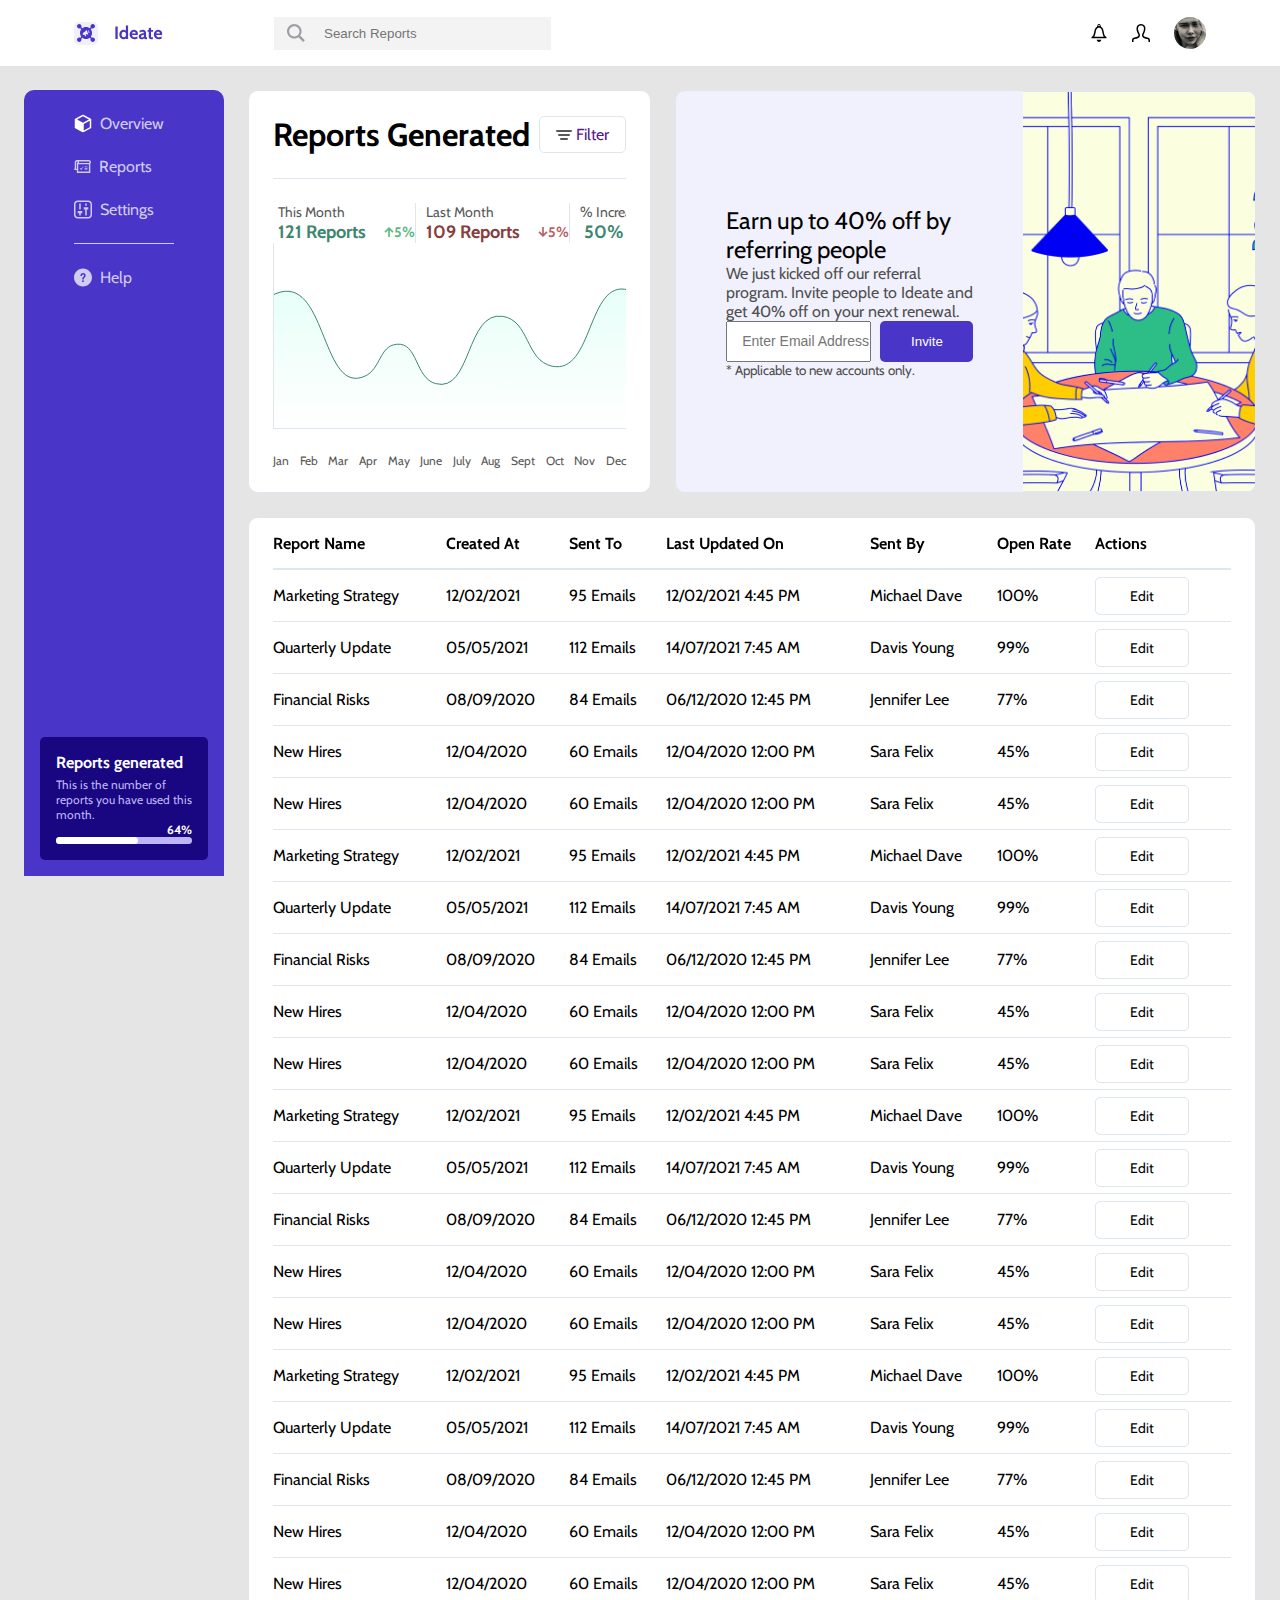
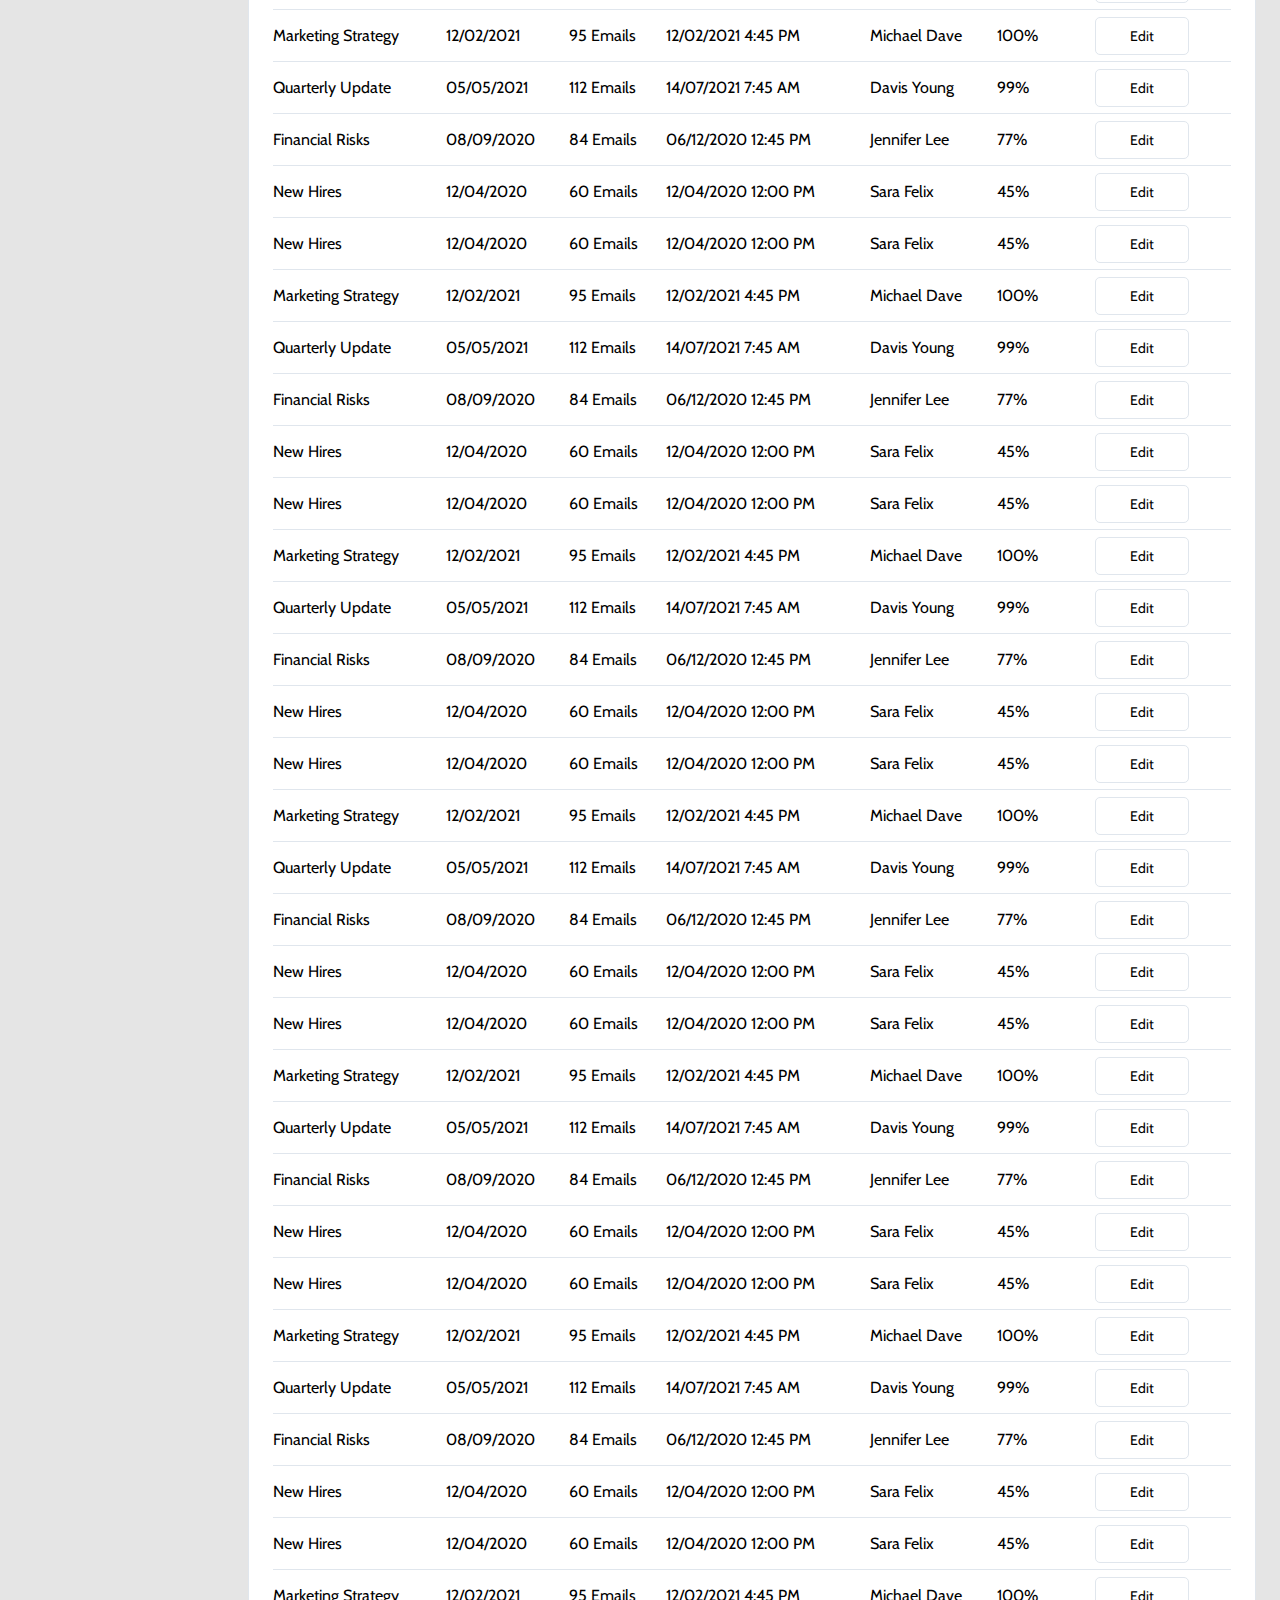
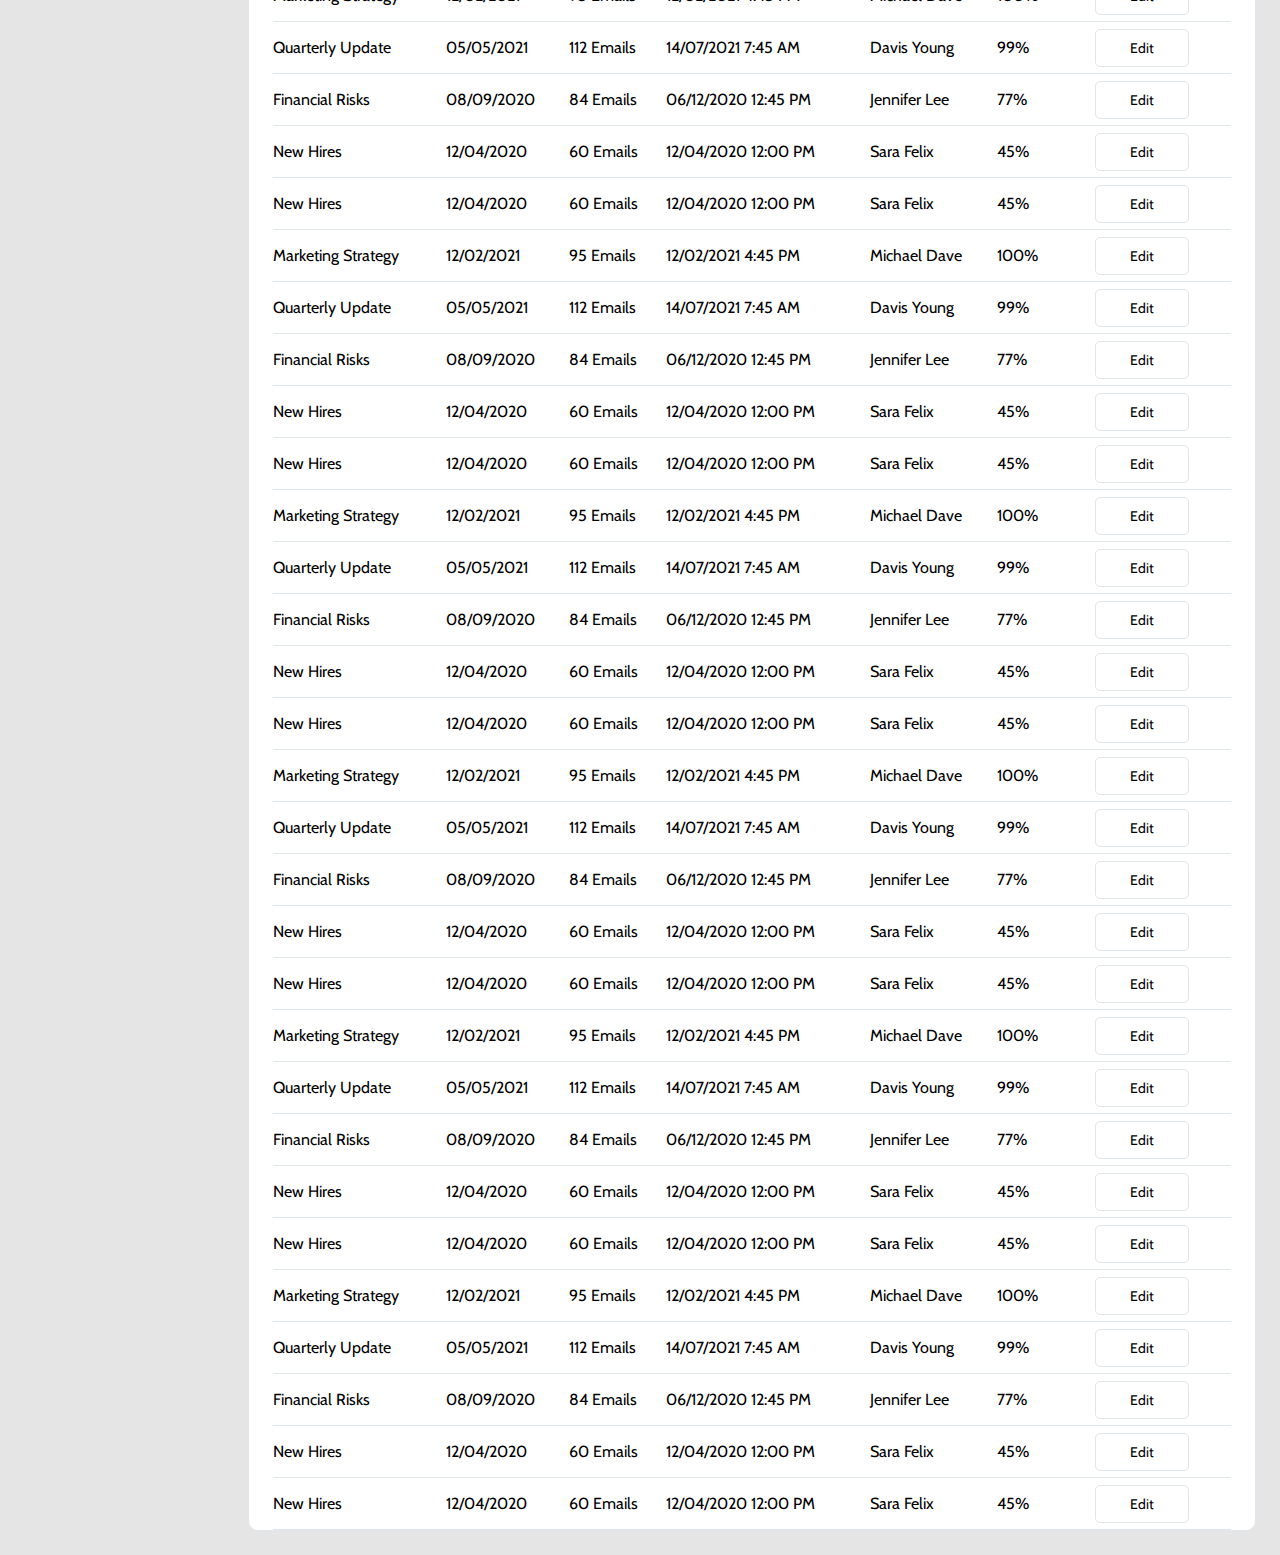
==== commit b1a227e8: "progress indicator & various styling cleanups - Filter button now hyperlinked - Reports generated me" ====
--- a/index.html
+++ b/index.html
@@ -57,14 +57,23 @@
             <img src="Assets/Settings.svg" alt="" class="menu__link-icon" />
             <a class="menu__links" href="#">Settings</a>
           </div>
+          <div class="menu__link-container help-divider"></div>
           <div class="menu__link-container">
             <img src="Assets/Help.svg" alt="" class="menu__link-icon" />
             <a class="menu__links" href="#">Help</a>
           </div>
         </nav>
-        <div class="reports-generated">
-          <h1>Reports generated</h1>
-          <p>This is the number of reports you have used this month.</p>
+        <div class="reports-generated__wrapper">
+          <div class="reports-generated">
+            <h1>Reports generated</h1>
+            <p>This is the number of reports you have used this month.</p>
+            <div class="progress-indicator">
+              <p>64%</p>
+              <div class="progress-bar">
+                <div class="progress-completed"></div>
+              </div>
+            </div>
+          </div>
         </div>
         <div id="bot-sidebar-marker" class="bot-sidebar-marker"></div>
       </aside>
@@ -73,7 +82,8 @@
           <header class="graph__header">
             <h1 class="graph__title">Reports Generated</h1>
             <div class="filter">
-              <img src="Assets/Filter Icon.svg" alt="" /> Filter
+              <img src="Assets/Filter Icon.svg" alt="" />
+              <a href=""> Filter </a>
             </div>
           </header>
           <header class="graph__statSummary">
--- a/style.css
+++ b/style.css
@@ -31,7 +31,7 @@
   padding: 0 1.5em;
   overflow: hidden;
   top: 0;
-  z-index: 1;
+  z-index: 2;
 }
 
 .searchUser {
@@ -56,6 +56,10 @@
 .top-menu__items {
   border-radius: 10px;
   border: 0;
+}
+
+a.selected-link {
+  color: white;
 }
 
 .top-menu {
@@ -93,16 +97,30 @@
 }
 
 .menu a,
-.menu p {
-  color: white;
-  font-weight: 700;
+.menu p,
+.top-menu a,
+.top-menu p,
+.referral__email-button,
+.filter a {
+  font-weight: 400;
   text-decoration: underline;
   text-decoration-color: transparent;
 }
 
-.menu a:hover {
+.menu a:hover,
+.top-menu a:hover,
+.referral__email-button:hover {
   transition: all 200ms ease-in;
   text-decoration-color: white;
+}
+
+.filter a:hover {
+  transition: all 200ms ease-in;
+  text-decoration-color: black;
+}
+
+.menu__links {
+  color: #d0cbf0;
 }
 
 .graphReferral {
@@ -134,6 +152,13 @@
   border: solid 1px #e0e6ed;
   border-radius: 5px;
   padding: 0.5em 1em;
+  text-decoration: underline;
+  text-decoration-color: transparent;
+}
+
+.filter:hover {
+  transition: all 200ms ease-in;
+  text-decoration-color: black;
 }
 
 .graph__statSummary {
@@ -157,7 +182,7 @@
 .graph__stat {
   border: none; /* Removes the default CSS styling for the <input> HTML tag in browsers */
   border-right: 1px solid #e0e6ed; /* Creates border to right of each .graph__stat class */
-  text-align: center; /* OPTIONAL - styling to center input text */
+  text-align: left; /* OPTIONAL - styling to center input text */
   margin: 0 5px; /* OPTIONAL - gives you spacing for visual appeal */
   flex: 1;
 }
@@ -238,15 +263,18 @@
 
 .referral__form {
   padding: 37px 50px;
-  width: 60%;
+  flex: 1;
 }
 
 .referral__email-form {
   display: flex;
+  gap: 9px;
 }
 
 .referral__email-input {
   flex: 1;
+  font-size: 0.875em;
+  font-weight: 400;
   width: 100%;
 }
 
@@ -336,8 +364,6 @@
   font-size: 14px;
 }
 
-.table a:link,
-.table a:hover,
-.table a:active {
+.table a:hover {
   color: red;
 }
--- a/tablet.css
+++ b/tablet.css
@@ -62,7 +62,7 @@
 }
 
 .top-menu--visible a {
-  color: white;
+  color: #d0cbf0;
 }
 
 .menu__items {
@@ -72,6 +72,7 @@
   top: var(--top-nav-height);
   gap: 1.5em;
   padding-top: 1.5em;
+  color: #d0cbf0;
 }
 
 .menu__link-container {
@@ -80,31 +81,73 @@
   gap: 0.5em;
 }
 
+.help-divider {
+  left: 50%;
+  margin-left: 25%;
+  width: 50%;
+  height: 1px;
+  background: #d0cbf0;
+}
+
 .top-menu__link-container {
   display: flex;
   gap: 0.5em;
 }
 
+.reports-generated__wrapper {
+  background: #4a35c9;
+  z-index: 1;
+}
+
 .reports-generated {
   height: 123px;
   background-color: #190781;
-  position: sticky;
   margin: 0 1em 1em;
   border: 0;
   border-radius: 5px;
   padding: 1em;
 }
 
-.reports-generated h1 {
+.reports-generated > h1 {
   font-weight: 700;
   font-size: 1em;
   color: white;
+  margin-bottom: 5px;
 }
 
-.reports-generated p {
+.reports-generated > p {
   font-weight: 400;
   font-size: 0.75em;
   color: #bfb4f9;
+}
+
+.progress-indicator {
+  display: flex;
+  flex-direction: column;
+  align-items: flex-end;
+  width: 100%;
+}
+
+.progress-indicator p {
+  color: white;
+  font-size: 0.75em;
+  font-weight: 700;
+}
+
+.progress-bar {
+  background: #bfb4f9;
+  border: 0;
+  border-radius: 3.5px;
+  width: 100%;
+  height: 7px;
+}
+
+.progress-completed {
+  background: white;
+  border: 0;
+  border-radius: 3.5px;
+  width: 60%;
+  height: 100%;
 }
 
 .bot-sidebar-marker {
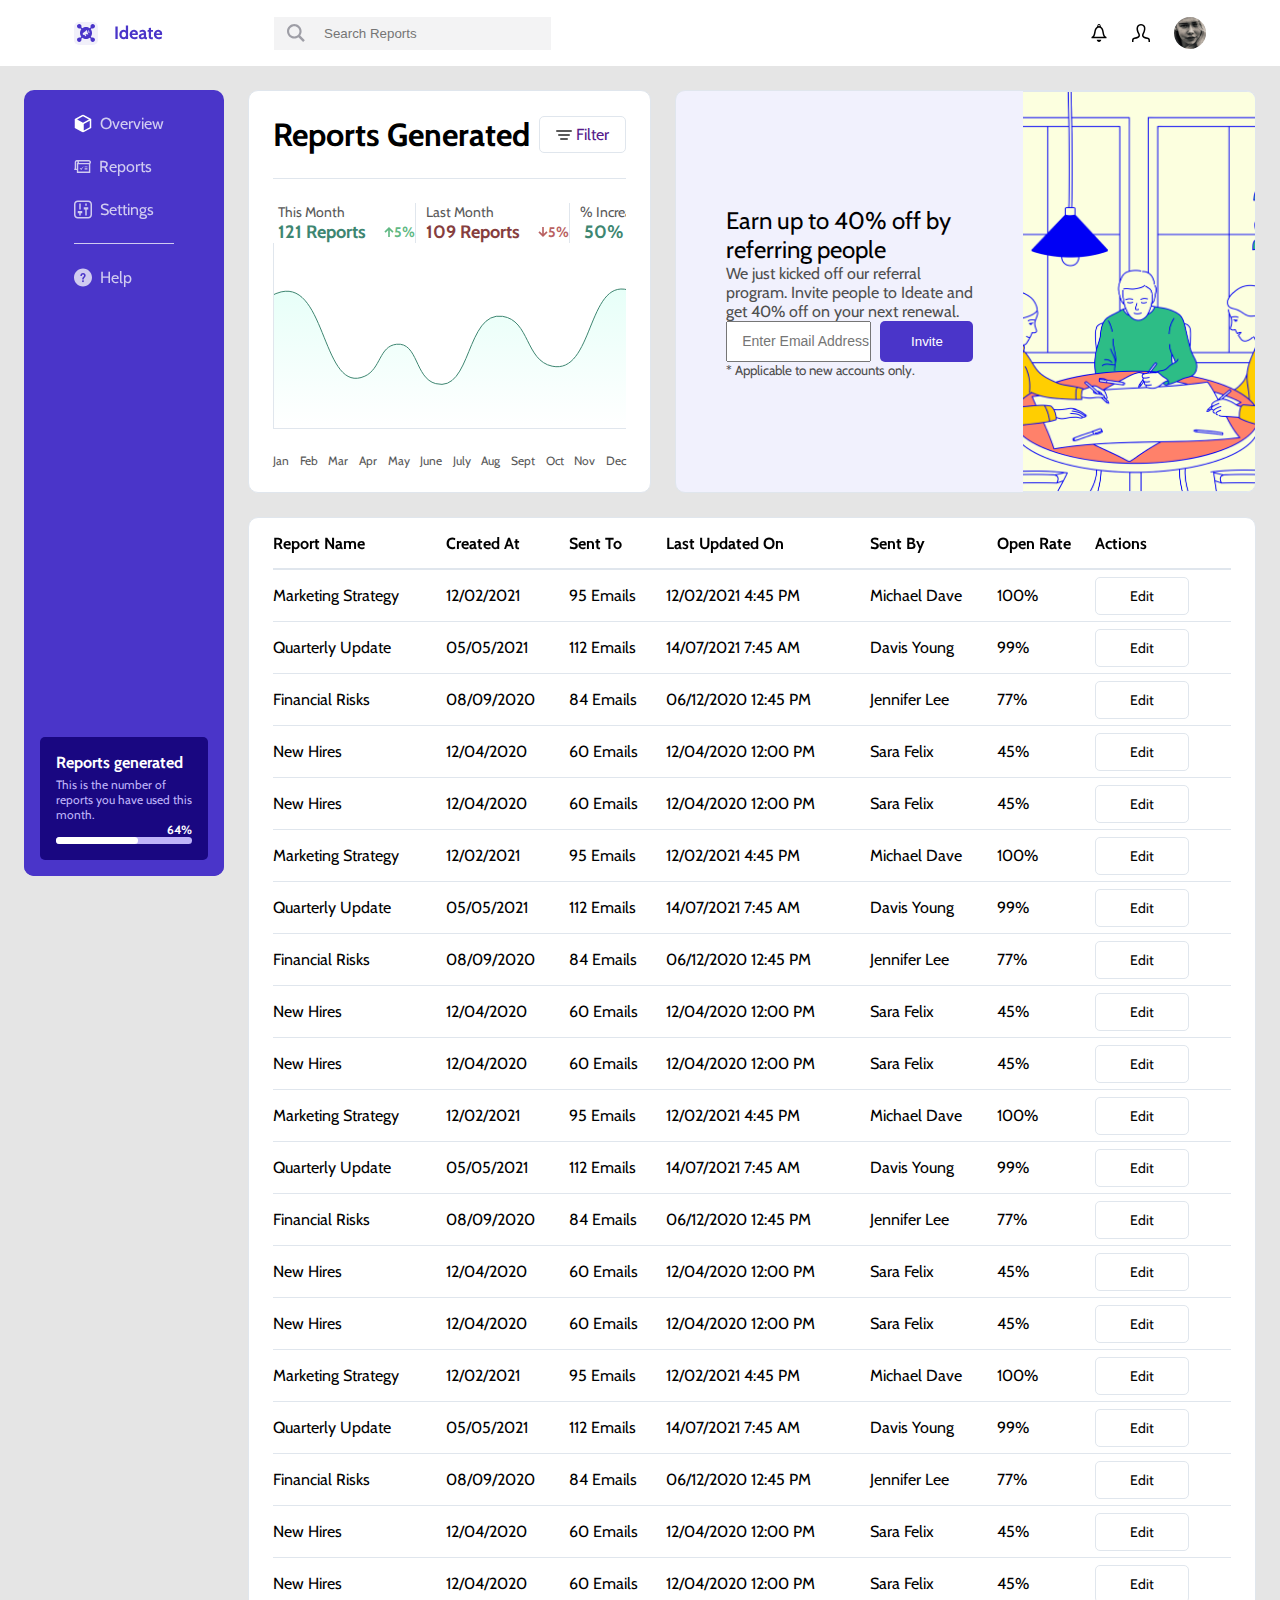
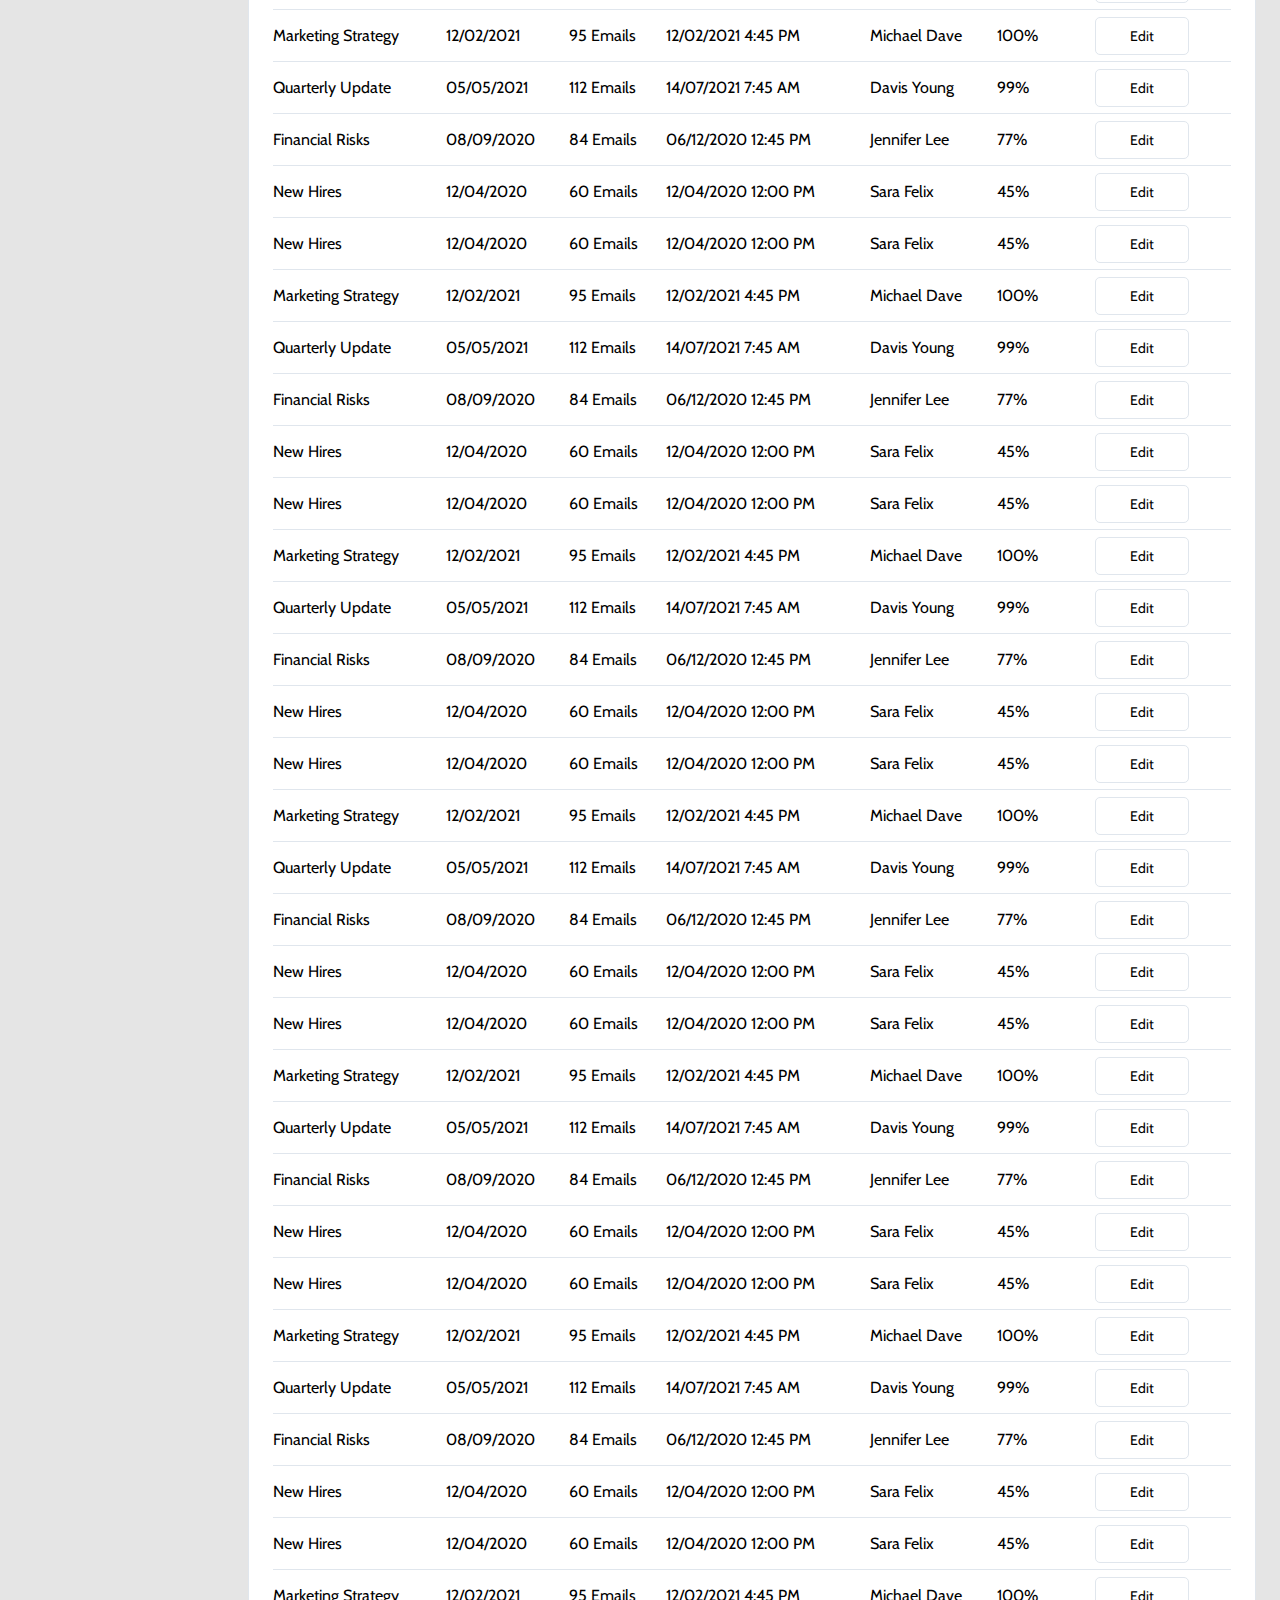
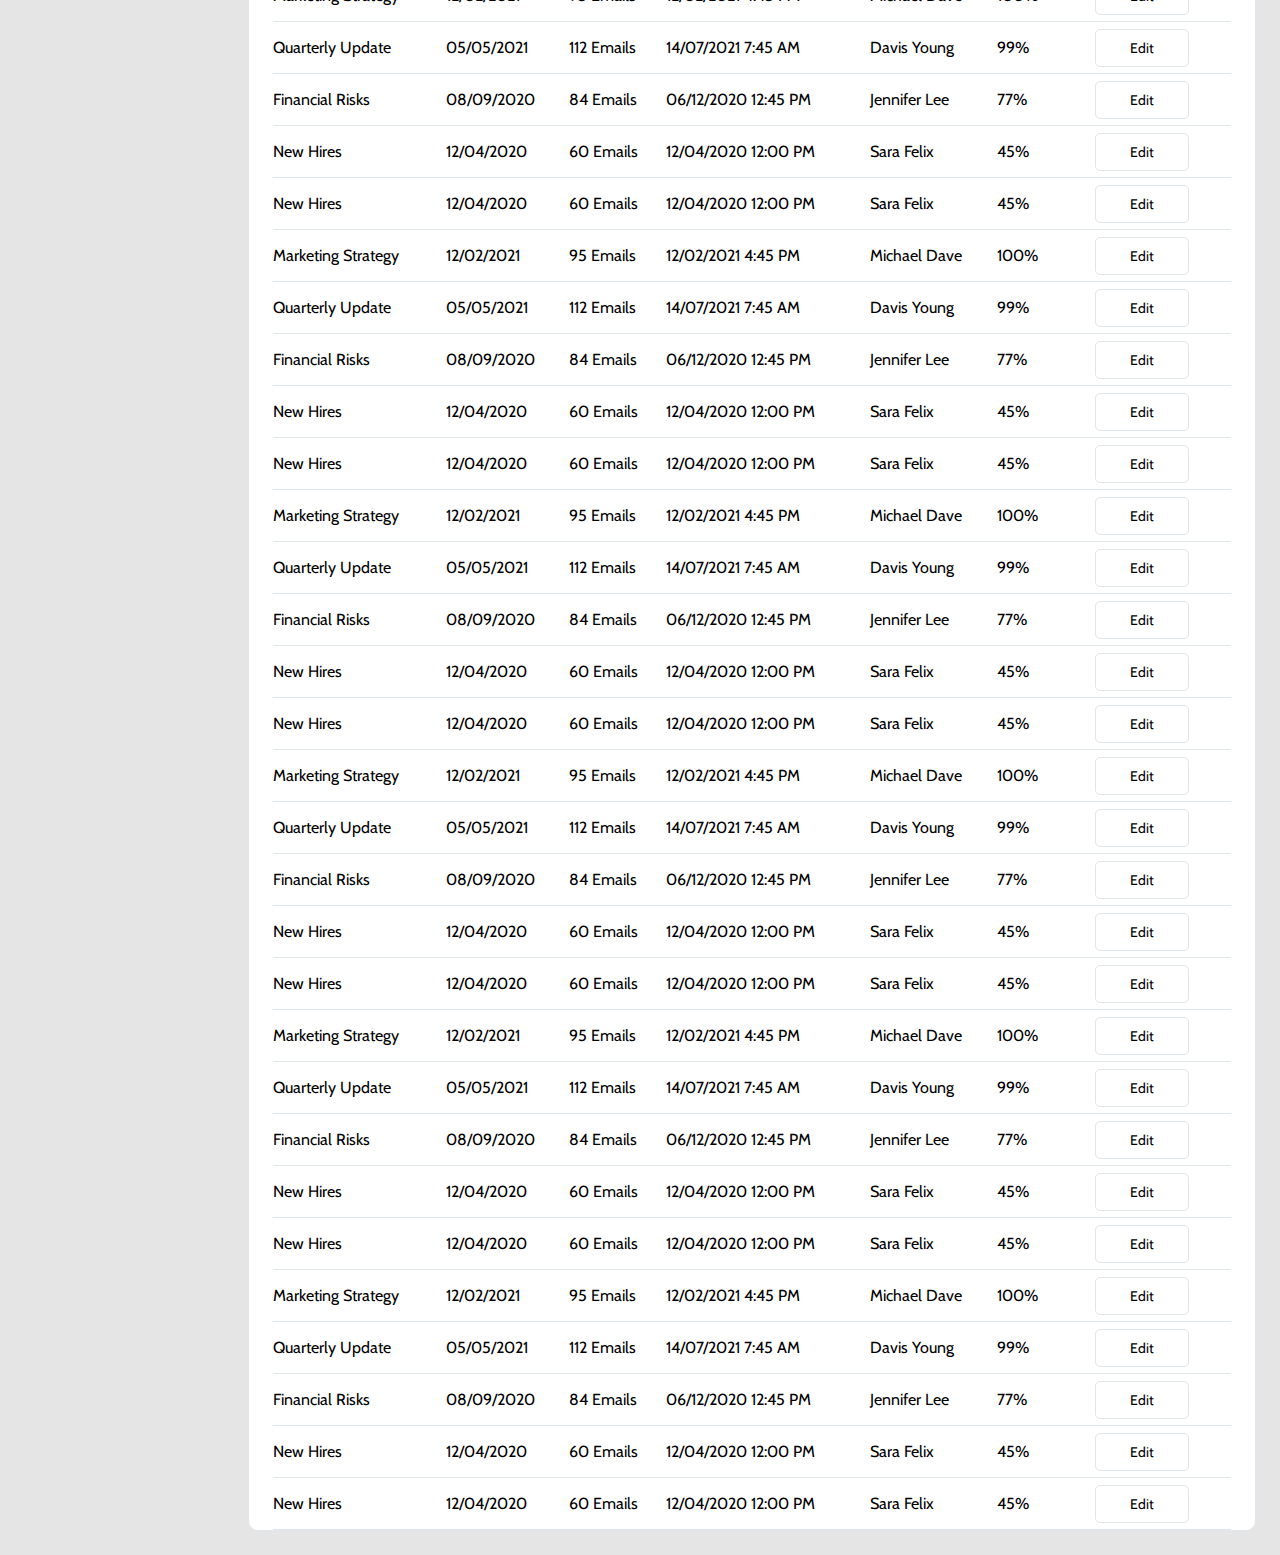
==== commit ed8a3ff1: "Table margins don't cause ugly overlap for very narrow viewport" ====
--- a/index.html
+++ b/index.html
@@ -63,6 +63,7 @@
             <a class="menu__links" href="#">Help</a>
           </div>
         </nav>
+        <div id="bot-sidebar-marker" class="bot-sidebar-marker"></div>
         <div class="reports-generated__wrapper">
           <div class="reports-generated">
             <h1>Reports generated</h1>
@@ -75,7 +76,6 @@
             </div>
           </div>
         </div>
-        <div id="bot-sidebar-marker" class="bot-sidebar-marker"></div>
       </aside>
       <article class="graphReferral">
         <div class="graph">
@@ -200,766 +200,764 @@
         </div>
       </article>
     </div>
-    <div class="topMenuTableContainer">
-      <aside class="top-menu" id="top-menu">
-        <nav class="top-menu__items">
-          <div class="top-menu__link-container">
-            <img src="Assets/Overview.svg" alt="" class="menu__link-icon" />
-            <a class="top-menu__links" href="#">Overview</a>
-          </div>
-          <div class="top-menu__link-container">
-            <img src="Assets/Report.svg" alt="" class="menu__link-icon" />
-            <a class="top-menu__links" href="#">Reports</a>
-          </div>
-          <div class="top-menu__link-container">
-            <img src="Assets/Settings.svg" alt="" class="menu__link-icon" />
-            <a class="top-menu__links" href="#">Settings</a>
-          </div>
-          <div class="top-menu__link-container">
-            <img src="Assets/Help.svg" alt="" class="menu__link-icon" />
-            <a class="top-menu__links" href="#">Help</a>
-          </div>
-        </nav>
-      </aside>
-      <div class="table-container">
-        <table class="table">
-          <thead>
-            <tr>
-              <th>Report Name</th>
-              <th>Created At</th>
-              <th>Sent To</th>
-              <th>Last Updated On</th>
-              <th>Sent By</th>
-              <th>Open Rate</th>
-              <th>Actions</th>
-            </tr>
-          </thead>
-          <tbody>
-            <tr>
-              <td>Marketing Strategy&nbsp;</td>
-              <td>12/02/2021&nbsp;</td>
-              <td>95 Emails&nbsp;</td>
-              <td>12/02/2021 4:45 PM&nbsp;</td>
-              <td>Michael Dave&nbsp;</td>
-              <td>100%&nbsp;</td>
-              <td><a href="#">Edit</a> &nbsp;</td>
-            </tr>
-            <tr>
-              <td>Quarterly Update&nbsp;</td>
-              <td>05/05/2021&nbsp;</td>
-              <td>112 Emails&nbsp;</td>
-              <td>14/07/2021 7:45 AM&nbsp;</td>
-              <td>Davis Young&nbsp;</td>
-              <td>99%&nbsp;</td>
-              <td><a href="#">Edit</a> &nbsp;</td>
-            </tr>
-            <tr>
-              <td>Financial Risks&nbsp;</td>
-              <td>08/09/2020&nbsp;</td>
-              <td>84 Emails&nbsp;</td>
-              <td>06/12/2020 12:45 PM&nbsp;</td>
-              <td>Jennifer Lee&nbsp;</td>
-              <td>77%&nbsp;</td>
-              <td><a href="#">Edit</a> &nbsp;</td>
-            </tr>
-            <tr>
-              <td>New Hires&nbsp;</td>
-              <td>12/04/2020&nbsp;</td>
-              <td>60 Emails&nbsp;</td>
-              <td>12/04/2020 12:00 PM&nbsp;</td>
-              <td>Sara Felix&nbsp;</td>
-              <td>45%&nbsp;</td>
-              <td><a href="#">Edit</a> &nbsp;</td>
-            </tr>
-            <tr>
-              <td>New Hires&nbsp;</td>
-              <td>12/04/2020&nbsp;</td>
-              <td>60 Emails&nbsp;</td>
-              <td>12/04/2020 12:00 PM&nbsp;</td>
-              <td>Sara Felix&nbsp;</td>
-              <td>45%&nbsp;</td>
-              <td><a href="#">Edit</a> &nbsp;</td>
-            </tr>
-            <tr>
-              <td>Marketing Strategy&nbsp;</td>
-              <td>12/02/2021&nbsp;</td>
-              <td>95 Emails&nbsp;</td>
-              <td>12/02/2021 4:45 PM&nbsp;</td>
-              <td>Michael Dave&nbsp;</td>
-              <td>100%&nbsp;</td>
-              <td><a href="#">Edit</a> &nbsp;</td>
-            </tr>
-            <tr>
-              <td>Quarterly Update&nbsp;</td>
-              <td>05/05/2021&nbsp;</td>
-              <td>112 Emails&nbsp;</td>
-              <td>14/07/2021 7:45 AM&nbsp;</td>
-              <td>Davis Young&nbsp;</td>
-              <td>99%&nbsp;</td>
-              <td><a href="#">Edit</a> &nbsp;</td>
-            </tr>
-            <tr>
-              <td>Financial Risks&nbsp;</td>
-              <td>08/09/2020&nbsp;</td>
-              <td>84 Emails&nbsp;</td>
-              <td>06/12/2020 12:45 PM&nbsp;</td>
-              <td>Jennifer Lee&nbsp;</td>
-              <td>77%&nbsp;</td>
-              <td><a href="#">Edit</a> &nbsp;</td>
-            </tr>
-            <tr>
-              <td>New Hires&nbsp;</td>
-              <td>12/04/2020&nbsp;</td>
-              <td>60 Emails&nbsp;</td>
-              <td>12/04/2020 12:00 PM&nbsp;</td>
-              <td>Sara Felix&nbsp;</td>
-              <td>45%&nbsp;</td>
-              <td><a href="#">Edit</a> &nbsp;</td>
-            </tr>
-            <tr>
-              <td>New Hires&nbsp;</td>
-              <td>12/04/2020&nbsp;</td>
-              <td>60 Emails&nbsp;</td>
-              <td>12/04/2020 12:00 PM&nbsp;</td>
-              <td>Sara Felix&nbsp;</td>
-              <td>45%&nbsp;</td>
-              <td><a href="#">Edit</a> &nbsp;</td>
-            </tr>
-            <tr>
-              <td>Marketing Strategy&nbsp;</td>
-              <td>12/02/2021&nbsp;</td>
-              <td>95 Emails&nbsp;</td>
-              <td>12/02/2021 4:45 PM&nbsp;</td>
-              <td>Michael Dave&nbsp;</td>
-              <td>100%&nbsp;</td>
-              <td><a href="#">Edit</a> &nbsp;</td>
-            </tr>
-            <tr>
-              <td>Quarterly Update&nbsp;</td>
-              <td>05/05/2021&nbsp;</td>
-              <td>112 Emails&nbsp;</td>
-              <td>14/07/2021 7:45 AM&nbsp;</td>
-              <td>Davis Young&nbsp;</td>
-              <td>99%&nbsp;</td>
-              <td><a href="#">Edit</a> &nbsp;</td>
-            </tr>
-            <tr>
-              <td>Financial Risks&nbsp;</td>
-              <td>08/09/2020&nbsp;</td>
-              <td>84 Emails&nbsp;</td>
-              <td>06/12/2020 12:45 PM&nbsp;</td>
-              <td>Jennifer Lee&nbsp;</td>
-              <td>77%&nbsp;</td>
-              <td><a href="#">Edit</a> &nbsp;</td>
-            </tr>
-            <tr>
-              <td>New Hires&nbsp;</td>
-              <td>12/04/2020&nbsp;</td>
-              <td>60 Emails&nbsp;</td>
-              <td>12/04/2020 12:00 PM&nbsp;</td>
-              <td>Sara Felix&nbsp;</td>
-              <td>45%&nbsp;</td>
-              <td><a href="#">Edit</a> &nbsp;</td>
-            </tr>
-            <tr>
-              <td>New Hires&nbsp;</td>
-              <td>12/04/2020&nbsp;</td>
-              <td>60 Emails&nbsp;</td>
-              <td>12/04/2020 12:00 PM&nbsp;</td>
-              <td>Sara Felix&nbsp;</td>
-              <td>45%&nbsp;</td>
-              <td><a href="#">Edit</a> &nbsp;</td>
-            </tr>
-            <tr>
-              <td>Marketing Strategy&nbsp;</td>
-              <td>12/02/2021&nbsp;</td>
-              <td>95 Emails&nbsp;</td>
-              <td>12/02/2021 4:45 PM&nbsp;</td>
-              <td>Michael Dave&nbsp;</td>
-              <td>100%&nbsp;</td>
-              <td><a href="#">Edit</a> &nbsp;</td>
-            </tr>
-            <tr>
-              <td>Quarterly Update&nbsp;</td>
-              <td>05/05/2021&nbsp;</td>
-              <td>112 Emails&nbsp;</td>
-              <td>14/07/2021 7:45 AM&nbsp;</td>
-              <td>Davis Young&nbsp;</td>
-              <td>99%&nbsp;</td>
-              <td><a href="#">Edit</a> &nbsp;</td>
-            </tr>
-            <tr>
-              <td>Financial Risks&nbsp;</td>
-              <td>08/09/2020&nbsp;</td>
-              <td>84 Emails&nbsp;</td>
-              <td>06/12/2020 12:45 PM&nbsp;</td>
-              <td>Jennifer Lee&nbsp;</td>
-              <td>77%&nbsp;</td>
-              <td><a href="#">Edit</a> &nbsp;</td>
-            </tr>
-            <tr>
-              <td>New Hires&nbsp;</td>
-              <td>12/04/2020&nbsp;</td>
-              <td>60 Emails&nbsp;</td>
-              <td>12/04/2020 12:00 PM&nbsp;</td>
-              <td>Sara Felix&nbsp;</td>
-              <td>45%&nbsp;</td>
-              <td><a href="#">Edit</a> &nbsp;</td>
-            </tr>
-            <tr>
-              <td>New Hires&nbsp;</td>
-              <td>12/04/2020&nbsp;</td>
-              <td>60 Emails&nbsp;</td>
-              <td>12/04/2020 12:00 PM&nbsp;</td>
-              <td>Sara Felix&nbsp;</td>
-              <td>45%&nbsp;</td>
-              <td><a href="#">Edit</a> &nbsp;</td>
-            </tr>
-            <tr>
-              <td>Marketing Strategy&nbsp;</td>
-              <td>12/02/2021&nbsp;</td>
-              <td>95 Emails&nbsp;</td>
-              <td>12/02/2021 4:45 PM&nbsp;</td>
-              <td>Michael Dave&nbsp;</td>
-              <td>100%&nbsp;</td>
-              <td><a href="#">Edit</a> &nbsp;</td>
-            </tr>
-            <tr>
-              <td>Quarterly Update&nbsp;</td>
-              <td>05/05/2021&nbsp;</td>
-              <td>112 Emails&nbsp;</td>
-              <td>14/07/2021 7:45 AM&nbsp;</td>
-              <td>Davis Young&nbsp;</td>
-              <td>99%&nbsp;</td>
-              <td><a href="#">Edit</a> &nbsp;</td>
-            </tr>
-            <tr>
-              <td>Financial Risks&nbsp;</td>
-              <td>08/09/2020&nbsp;</td>
-              <td>84 Emails&nbsp;</td>
-              <td>06/12/2020 12:45 PM&nbsp;</td>
-              <td>Jennifer Lee&nbsp;</td>
-              <td>77%&nbsp;</td>
-              <td><a href="#">Edit</a> &nbsp;</td>
-            </tr>
-            <tr>
-              <td>New Hires&nbsp;</td>
-              <td>12/04/2020&nbsp;</td>
-              <td>60 Emails&nbsp;</td>
-              <td>12/04/2020 12:00 PM&nbsp;</td>
-              <td>Sara Felix&nbsp;</td>
-              <td>45%&nbsp;</td>
-              <td><a href="#">Edit</a> &nbsp;</td>
-            </tr>
-            <tr>
-              <td>New Hires&nbsp;</td>
-              <td>12/04/2020&nbsp;</td>
-              <td>60 Emails&nbsp;</td>
-              <td>12/04/2020 12:00 PM&nbsp;</td>
-              <td>Sara Felix&nbsp;</td>
-              <td>45%&nbsp;</td>
-              <td><a href="#">Edit</a> &nbsp;</td>
-            </tr>
-            <tr>
-              <td>Marketing Strategy&nbsp;</td>
-              <td>12/02/2021&nbsp;</td>
-              <td>95 Emails&nbsp;</td>
-              <td>12/02/2021 4:45 PM&nbsp;</td>
-              <td>Michael Dave&nbsp;</td>
-              <td>100%&nbsp;</td>
-              <td><a href="#">Edit</a> &nbsp;</td>
-            </tr>
-            <tr>
-              <td>Quarterly Update&nbsp;</td>
-              <td>05/05/2021&nbsp;</td>
-              <td>112 Emails&nbsp;</td>
-              <td>14/07/2021 7:45 AM&nbsp;</td>
-              <td>Davis Young&nbsp;</td>
-              <td>99%&nbsp;</td>
-              <td><a href="#">Edit</a> &nbsp;</td>
-            </tr>
-            <tr>
-              <td>Financial Risks&nbsp;</td>
-              <td>08/09/2020&nbsp;</td>
-              <td>84 Emails&nbsp;</td>
-              <td>06/12/2020 12:45 PM&nbsp;</td>
-              <td>Jennifer Lee&nbsp;</td>
-              <td>77%&nbsp;</td>
-              <td><a href="#">Edit</a> &nbsp;</td>
-            </tr>
-            <tr>
-              <td>New Hires&nbsp;</td>
-              <td>12/04/2020&nbsp;</td>
-              <td>60 Emails&nbsp;</td>
-              <td>12/04/2020 12:00 PM&nbsp;</td>
-              <td>Sara Felix&nbsp;</td>
-              <td>45%&nbsp;</td>
-              <td><a href="#">Edit</a> &nbsp;</td>
-            </tr>
-            <tr>
-              <td>New Hires&nbsp;</td>
-              <td>12/04/2020&nbsp;</td>
-              <td>60 Emails&nbsp;</td>
-              <td>12/04/2020 12:00 PM&nbsp;</td>
-              <td>Sara Felix&nbsp;</td>
-              <td>45%&nbsp;</td>
-              <td><a href="#">Edit</a> &nbsp;</td>
-            </tr>
-            <tr>
-              <td>Marketing Strategy&nbsp;</td>
-              <td>12/02/2021&nbsp;</td>
-              <td>95 Emails&nbsp;</td>
-              <td>12/02/2021 4:45 PM&nbsp;</td>
-              <td>Michael Dave&nbsp;</td>
-              <td>100%&nbsp;</td>
-              <td><a href="#">Edit</a> &nbsp;</td>
-            </tr>
-            <tr>
-              <td>Quarterly Update&nbsp;</td>
-              <td>05/05/2021&nbsp;</td>
-              <td>112 Emails&nbsp;</td>
-              <td>14/07/2021 7:45 AM&nbsp;</td>
-              <td>Davis Young&nbsp;</td>
-              <td>99%&nbsp;</td>
-              <td><a href="#">Edit</a> &nbsp;</td>
-            </tr>
-            <tr>
-              <td>Financial Risks&nbsp;</td>
-              <td>08/09/2020&nbsp;</td>
-              <td>84 Emails&nbsp;</td>
-              <td>06/12/2020 12:45 PM&nbsp;</td>
-              <td>Jennifer Lee&nbsp;</td>
-              <td>77%&nbsp;</td>
-              <td><a href="#">Edit</a> &nbsp;</td>
-            </tr>
-            <tr>
-              <td>New Hires&nbsp;</td>
-              <td>12/04/2020&nbsp;</td>
-              <td>60 Emails&nbsp;</td>
-              <td>12/04/2020 12:00 PM&nbsp;</td>
-              <td>Sara Felix&nbsp;</td>
-              <td>45%&nbsp;</td>
-              <td><a href="#">Edit</a> &nbsp;</td>
-            </tr>
-            <tr>
-              <td>New Hires&nbsp;</td>
-              <td>12/04/2020&nbsp;</td>
-              <td>60 Emails&nbsp;</td>
-              <td>12/04/2020 12:00 PM&nbsp;</td>
-              <td>Sara Felix&nbsp;</td>
-              <td>45%&nbsp;</td>
-              <td><a href="#">Edit</a> &nbsp;</td>
-            </tr>
-            <tr>
-              <td>Marketing Strategy&nbsp;</td>
-              <td>12/02/2021&nbsp;</td>
-              <td>95 Emails&nbsp;</td>
-              <td>12/02/2021 4:45 PM&nbsp;</td>
-              <td>Michael Dave&nbsp;</td>
-              <td>100%&nbsp;</td>
-              <td><a href="#">Edit</a> &nbsp;</td>
-            </tr>
-            <tr>
-              <td>Quarterly Update&nbsp;</td>
-              <td>05/05/2021&nbsp;</td>
-              <td>112 Emails&nbsp;</td>
-              <td>14/07/2021 7:45 AM&nbsp;</td>
-              <td>Davis Young&nbsp;</td>
-              <td>99%&nbsp;</td>
-              <td><a href="#">Edit</a> &nbsp;</td>
-            </tr>
-            <tr>
-              <td>Financial Risks&nbsp;</td>
-              <td>08/09/2020&nbsp;</td>
-              <td>84 Emails&nbsp;</td>
-              <td>06/12/2020 12:45 PM&nbsp;</td>
-              <td>Jennifer Lee&nbsp;</td>
-              <td>77%&nbsp;</td>
-              <td><a href="#">Edit</a> &nbsp;</td>
-            </tr>
-            <tr>
-              <td>New Hires&nbsp;</td>
-              <td>12/04/2020&nbsp;</td>
-              <td>60 Emails&nbsp;</td>
-              <td>12/04/2020 12:00 PM&nbsp;</td>
-              <td>Sara Felix&nbsp;</td>
-              <td>45%&nbsp;</td>
-              <td><a href="#">Edit</a> &nbsp;</td>
-            </tr>
-            <tr>
-              <td>New Hires&nbsp;</td>
-              <td>12/04/2020&nbsp;</td>
-              <td>60 Emails&nbsp;</td>
-              <td>12/04/2020 12:00 PM&nbsp;</td>
-              <td>Sara Felix&nbsp;</td>
-              <td>45%&nbsp;</td>
-              <td><a href="#">Edit</a> &nbsp;</td>
-            </tr>
-            <tr>
-              <td>Marketing Strategy&nbsp;</td>
-              <td>12/02/2021&nbsp;</td>
-              <td>95 Emails&nbsp;</td>
-              <td>12/02/2021 4:45 PM&nbsp;</td>
-              <td>Michael Dave&nbsp;</td>
-              <td>100%&nbsp;</td>
-              <td><a href="#">Edit</a> &nbsp;</td>
-            </tr>
-            <tr>
-              <td>Quarterly Update&nbsp;</td>
-              <td>05/05/2021&nbsp;</td>
-              <td>112 Emails&nbsp;</td>
-              <td>14/07/2021 7:45 AM&nbsp;</td>
-              <td>Davis Young&nbsp;</td>
-              <td>99%&nbsp;</td>
-              <td><a href="#">Edit</a> &nbsp;</td>
-            </tr>
-            <tr>
-              <td>Financial Risks&nbsp;</td>
-              <td>08/09/2020&nbsp;</td>
-              <td>84 Emails&nbsp;</td>
-              <td>06/12/2020 12:45 PM&nbsp;</td>
-              <td>Jennifer Lee&nbsp;</td>
-              <td>77%&nbsp;</td>
-              <td><a href="#">Edit</a> &nbsp;</td>
-            </tr>
-            <tr>
-              <td>New Hires&nbsp;</td>
-              <td>12/04/2020&nbsp;</td>
-              <td>60 Emails&nbsp;</td>
-              <td>12/04/2020 12:00 PM&nbsp;</td>
-              <td>Sara Felix&nbsp;</td>
-              <td>45%&nbsp;</td>
-              <td><a href="#">Edit</a> &nbsp;</td>
-            </tr>
-            <tr>
-              <td>New Hires&nbsp;</td>
-              <td>12/04/2020&nbsp;</td>
-              <td>60 Emails&nbsp;</td>
-              <td>12/04/2020 12:00 PM&nbsp;</td>
-              <td>Sara Felix&nbsp;</td>
-              <td>45%&nbsp;</td>
-              <td><a href="#">Edit</a> &nbsp;</td>
-            </tr>
-            <tr>
-              <td>Marketing Strategy&nbsp;</td>
-              <td>12/02/2021&nbsp;</td>
-              <td>95 Emails&nbsp;</td>
-              <td>12/02/2021 4:45 PM&nbsp;</td>
-              <td>Michael Dave&nbsp;</td>
-              <td>100%&nbsp;</td>
-              <td><a href="#">Edit</a> &nbsp;</td>
-            </tr>
-            <tr>
-              <td>Quarterly Update&nbsp;</td>
-              <td>05/05/2021&nbsp;</td>
-              <td>112 Emails&nbsp;</td>
-              <td>14/07/2021 7:45 AM&nbsp;</td>
-              <td>Davis Young&nbsp;</td>
-              <td>99%&nbsp;</td>
-              <td><a href="#">Edit</a> &nbsp;</td>
-            </tr>
-            <tr>
-              <td>Financial Risks&nbsp;</td>
-              <td>08/09/2020&nbsp;</td>
-              <td>84 Emails&nbsp;</td>
-              <td>06/12/2020 12:45 PM&nbsp;</td>
-              <td>Jennifer Lee&nbsp;</td>
-              <td>77%&nbsp;</td>
-              <td><a href="#">Edit</a> &nbsp;</td>
-            </tr>
-            <tr>
-              <td>New Hires&nbsp;</td>
-              <td>12/04/2020&nbsp;</td>
-              <td>60 Emails&nbsp;</td>
-              <td>12/04/2020 12:00 PM&nbsp;</td>
-              <td>Sara Felix&nbsp;</td>
-              <td>45%&nbsp;</td>
-              <td><a href="#">Edit</a> &nbsp;</td>
-            </tr>
-            <tr>
-              <td>New Hires&nbsp;</td>
-              <td>12/04/2020&nbsp;</td>
-              <td>60 Emails&nbsp;</td>
-              <td>12/04/2020 12:00 PM&nbsp;</td>
-              <td>Sara Felix&nbsp;</td>
-              <td>45%&nbsp;</td>
-              <td><a href="#">Edit</a> &nbsp;</td>
-            </tr>
-            <tr>
-              <td>Marketing Strategy&nbsp;</td>
-              <td>12/02/2021&nbsp;</td>
-              <td>95 Emails&nbsp;</td>
-              <td>12/02/2021 4:45 PM&nbsp;</td>
-              <td>Michael Dave&nbsp;</td>
-              <td>100%&nbsp;</td>
-              <td><a href="#">Edit</a> &nbsp;</td>
-            </tr>
-            <tr>
-              <td>Quarterly Update&nbsp;</td>
-              <td>05/05/2021&nbsp;</td>
-              <td>112 Emails&nbsp;</td>
-              <td>14/07/2021 7:45 AM&nbsp;</td>
-              <td>Davis Young&nbsp;</td>
-              <td>99%&nbsp;</td>
-              <td><a href="#">Edit</a> &nbsp;</td>
-            </tr>
-            <tr>
-              <td>Financial Risks&nbsp;</td>
-              <td>08/09/2020&nbsp;</td>
-              <td>84 Emails&nbsp;</td>
-              <td>06/12/2020 12:45 PM&nbsp;</td>
-              <td>Jennifer Lee&nbsp;</td>
-              <td>77%&nbsp;</td>
-              <td><a href="#">Edit</a> &nbsp;</td>
-            </tr>
-            <tr>
-              <td>New Hires&nbsp;</td>
-              <td>12/04/2020&nbsp;</td>
-              <td>60 Emails&nbsp;</td>
-              <td>12/04/2020 12:00 PM&nbsp;</td>
-              <td>Sara Felix&nbsp;</td>
-              <td>45%&nbsp;</td>
-              <td><a href="#">Edit</a> &nbsp;</td>
-            </tr>
-            <tr>
-              <td>New Hires&nbsp;</td>
-              <td>12/04/2020&nbsp;</td>
-              <td>60 Emails&nbsp;</td>
-              <td>12/04/2020 12:00 PM&nbsp;</td>
-              <td>Sara Felix&nbsp;</td>
-              <td>45%&nbsp;</td>
-              <td><a href="#">Edit</a> &nbsp;</td>
-            </tr>
-            <tr>
-              <td>Marketing Strategy&nbsp;</td>
-              <td>12/02/2021&nbsp;</td>
-              <td>95 Emails&nbsp;</td>
-              <td>12/02/2021 4:45 PM&nbsp;</td>
-              <td>Michael Dave&nbsp;</td>
-              <td>100%&nbsp;</td>
-              <td><a href="#">Edit</a> &nbsp;</td>
-            </tr>
-            <tr>
-              <td>Quarterly Update&nbsp;</td>
-              <td>05/05/2021&nbsp;</td>
-              <td>112 Emails&nbsp;</td>
-              <td>14/07/2021 7:45 AM&nbsp;</td>
-              <td>Davis Young&nbsp;</td>
-              <td>99%&nbsp;</td>
-              <td><a href="#">Edit</a> &nbsp;</td>
-            </tr>
-            <tr>
-              <td>Financial Risks&nbsp;</td>
-              <td>08/09/2020&nbsp;</td>
-              <td>84 Emails&nbsp;</td>
-              <td>06/12/2020 12:45 PM&nbsp;</td>
-              <td>Jennifer Lee&nbsp;</td>
-              <td>77%&nbsp;</td>
-              <td><a href="#">Edit</a> &nbsp;</td>
-            </tr>
-            <tr>
-              <td>New Hires&nbsp;</td>
-              <td>12/04/2020&nbsp;</td>
-              <td>60 Emails&nbsp;</td>
-              <td>12/04/2020 12:00 PM&nbsp;</td>
-              <td>Sara Felix&nbsp;</td>
-              <td>45%&nbsp;</td>
-              <td><a href="#">Edit</a> &nbsp;</td>
-            </tr>
-            <tr>
-              <td>New Hires&nbsp;</td>
-              <td>12/04/2020&nbsp;</td>
-              <td>60 Emails&nbsp;</td>
-              <td>12/04/2020 12:00 PM&nbsp;</td>
-              <td>Sara Felix&nbsp;</td>
-              <td>45%&nbsp;</td>
-              <td><a href="#">Edit</a> &nbsp;</td>
-            </tr>
-            <tr>
-              <td>Marketing Strategy&nbsp;</td>
-              <td>12/02/2021&nbsp;</td>
-              <td>95 Emails&nbsp;</td>
-              <td>12/02/2021 4:45 PM&nbsp;</td>
-              <td>Michael Dave&nbsp;</td>
-              <td>100%&nbsp;</td>
-              <td><a href="#">Edit</a> &nbsp;</td>
-            </tr>
-            <tr>
-              <td>Quarterly Update&nbsp;</td>
-              <td>05/05/2021&nbsp;</td>
-              <td>112 Emails&nbsp;</td>
-              <td>14/07/2021 7:45 AM&nbsp;</td>
-              <td>Davis Young&nbsp;</td>
-              <td>99%&nbsp;</td>
-              <td><a href="#">Edit</a> &nbsp;</td>
-            </tr>
-            <tr>
-              <td>Financial Risks&nbsp;</td>
-              <td>08/09/2020&nbsp;</td>
-              <td>84 Emails&nbsp;</td>
-              <td>06/12/2020 12:45 PM&nbsp;</td>
-              <td>Jennifer Lee&nbsp;</td>
-              <td>77%&nbsp;</td>
-              <td><a href="#">Edit</a> &nbsp;</td>
-            </tr>
-            <tr>
-              <td>New Hires&nbsp;</td>
-              <td>12/04/2020&nbsp;</td>
-              <td>60 Emails&nbsp;</td>
-              <td>12/04/2020 12:00 PM&nbsp;</td>
-              <td>Sara Felix&nbsp;</td>
-              <td>45%&nbsp;</td>
-              <td><a href="#">Edit</a> &nbsp;</td>
-            </tr>
-            <tr>
-              <td>New Hires&nbsp;</td>
-              <td>12/04/2020&nbsp;</td>
-              <td>60 Emails&nbsp;</td>
-              <td>12/04/2020 12:00 PM&nbsp;</td>
-              <td>Sara Felix&nbsp;</td>
-              <td>45%&nbsp;</td>
-              <td><a href="#">Edit</a> &nbsp;</td>
-            </tr>
-            <tr>
-              <td>Marketing Strategy&nbsp;</td>
-              <td>12/02/2021&nbsp;</td>
-              <td>95 Emails&nbsp;</td>
-              <td>12/02/2021 4:45 PM&nbsp;</td>
-              <td>Michael Dave&nbsp;</td>
-              <td>100%&nbsp;</td>
-              <td><a href="#">Edit</a> &nbsp;</td>
-            </tr>
-            <tr>
-              <td>Quarterly Update&nbsp;</td>
-              <td>05/05/2021&nbsp;</td>
-              <td>112 Emails&nbsp;</td>
-              <td>14/07/2021 7:45 AM&nbsp;</td>
-              <td>Davis Young&nbsp;</td>
-              <td>99%&nbsp;</td>
-              <td><a href="#">Edit</a> &nbsp;</td>
-            </tr>
-            <tr>
-              <td>Financial Risks&nbsp;</td>
-              <td>08/09/2020&nbsp;</td>
-              <td>84 Emails&nbsp;</td>
-              <td>06/12/2020 12:45 PM&nbsp;</td>
-              <td>Jennifer Lee&nbsp;</td>
-              <td>77%&nbsp;</td>
-              <td><a href="#">Edit</a> &nbsp;</td>
-            </tr>
-            <tr>
-              <td>New Hires&nbsp;</td>
-              <td>12/04/2020&nbsp;</td>
-              <td>60 Emails&nbsp;</td>
-              <td>12/04/2020 12:00 PM&nbsp;</td>
-              <td>Sara Felix&nbsp;</td>
-              <td>45%&nbsp;</td>
-              <td><a href="#">Edit</a> &nbsp;</td>
-            </tr>
-            <tr>
-              <td>New Hires&nbsp;</td>
-              <td>12/04/2020&nbsp;</td>
-              <td>60 Emails&nbsp;</td>
-              <td>12/04/2020 12:00 PM&nbsp;</td>
-              <td>Sara Felix&nbsp;</td>
-              <td>45%&nbsp;</td>
-              <td><a href="#">Edit</a> &nbsp;</td>
-            </tr>
-            <tr>
-              <td>Marketing Strategy&nbsp;</td>
-              <td>12/02/2021&nbsp;</td>
-              <td>95 Emails&nbsp;</td>
-              <td>12/02/2021 4:45 PM&nbsp;</td>
-              <td>Michael Dave&nbsp;</td>
-              <td>100%&nbsp;</td>
-              <td><a href="#">Edit</a> &nbsp;</td>
-            </tr>
-            <tr>
-              <td>Quarterly Update&nbsp;</td>
-              <td>05/05/2021&nbsp;</td>
-              <td>112 Emails&nbsp;</td>
-              <td>14/07/2021 7:45 AM&nbsp;</td>
-              <td>Davis Young&nbsp;</td>
-              <td>99%&nbsp;</td>
-              <td><a href="#">Edit</a> &nbsp;</td>
-            </tr>
-            <tr>
-              <td>Financial Risks&nbsp;</td>
-              <td>08/09/2020&nbsp;</td>
-              <td>84 Emails&nbsp;</td>
-              <td>06/12/2020 12:45 PM&nbsp;</td>
-              <td>Jennifer Lee&nbsp;</td>
-              <td>77%&nbsp;</td>
-              <td><a href="#">Edit</a> &nbsp;</td>
-            </tr>
-            <tr>
-              <td>New Hires&nbsp;</td>
-              <td>12/04/2020&nbsp;</td>
-              <td>60 Emails&nbsp;</td>
-              <td>12/04/2020 12:00 PM&nbsp;</td>
-              <td>Sara Felix&nbsp;</td>
-              <td>45%&nbsp;</td>
-              <td><a href="#">Edit</a> &nbsp;</td>
-            </tr>
-            <tr>
-              <td>New Hires&nbsp;</td>
-              <td>12/04/2020&nbsp;</td>
-              <td>60 Emails&nbsp;</td>
-              <td>12/04/2020 12:00 PM&nbsp;</td>
-              <td>Sara Felix&nbsp;</td>
-              <td>45%&nbsp;</td>
-              <td><a href="#">Edit</a> &nbsp;</td>
-            </tr>
-            <tr>
-              <td>Marketing Strategy&nbsp;</td>
-              <td>12/02/2021&nbsp;</td>
-              <td>95 Emails&nbsp;</td>
-              <td>12/02/2021 4:45 PM&nbsp;</td>
-              <td>Michael Dave&nbsp;</td>
-              <td>100%&nbsp;</td>
-              <td><a href="#">Edit</a> &nbsp;</td>
-            </tr>
-            <tr>
-              <td>Quarterly Update&nbsp;</td>
-              <td>05/05/2021&nbsp;</td>
-              <td>112 Emails&nbsp;</td>
-              <td>14/07/2021 7:45 AM&nbsp;</td>
-              <td>Davis Young&nbsp;</td>
-              <td>99%&nbsp;</td>
-              <td><a href="#">Edit</a> &nbsp;</td>
-            </tr>
-            <tr>
-              <td>Financial Risks&nbsp;</td>
-              <td>08/09/2020&nbsp;</td>
-              <td>84 Emails&nbsp;</td>
-              <td>06/12/2020 12:45 PM&nbsp;</td>
-              <td>Jennifer Lee&nbsp;</td>
-              <td>77%&nbsp;</td>
-              <td><a href="#">Edit</a> &nbsp;</td>
-            </tr>
-            <tr>
-              <td>New Hires&nbsp;</td>
-              <td>12/04/2020&nbsp;</td>
-              <td>60 Emails&nbsp;</td>
-              <td>12/04/2020 12:00 PM&nbsp;</td>
-              <td>Sara Felix&nbsp;</td>
-              <td>45%&nbsp;</td>
-              <td><a href="#">Edit</a> &nbsp;</td>
-            </tr>
-            <tr>
-              <td>New Hires&nbsp;</td>
-              <td>12/04/2020&nbsp;</td>
-              <td>60 Emails&nbsp;</td>
-              <td>12/04/2020 12:00 PM&nbsp;</td>
-              <td>Sara Felix&nbsp;</td>
-              <td>45%&nbsp;</td>
-              <td><a href="#">Edit</a> &nbsp;</td>
-            </tr>
-          </tbody>
+    <aside class="top-menu" id="top-menu">
+      <nav class="top-menu__items">
+        <div class="top-menu__link-container">
+          <img src="Assets/Overview.svg" alt="" class="menu__link-icon" />
+          <a class="top-menu__links" href="#">Overview</a>
+        </div>
+        <div class="top-menu__link-container">
+          <img src="Assets/Report.svg" alt="" class="menu__link-icon" />
+          <a class="top-menu__links" href="#">Reports</a>
+        </div>
+        <div class="top-menu__link-container">
+          <img src="Assets/Settings.svg" alt="" class="menu__link-icon" />
+          <a class="top-menu__links" href="#">Settings</a>
+        </div>
+        <div class="top-menu__link-container">
+          <img src="Assets/Help.svg" alt="" class="menu__link-icon" />
+          <a class="top-menu__links" href="#">Help</a>
+        </div>
+      </nav>
+    </aside>
+    <div class="table-container">
+      <table class="table">
+        <thead>
+          <tr>
+            <th>Report Name</th>
+            <th>Created At</th>
+            <th>Sent To</th>
+            <th>Last Updated On</th>
+            <th>Sent By</th>
+            <th>Open Rate</th>
+            <th>Actions</th>
+          </tr>
+        </thead>
+        <tbody>
+          <tr>
+            <td>Marketing Strategy&nbsp;</td>
+            <td>12/02/2021&nbsp;</td>
+            <td>95 Emails&nbsp;</td>
+            <td>12/02/2021 4:45 PM&nbsp;</td>
+            <td>Michael Dave&nbsp;</td>
+            <td>100%&nbsp;</td>
+            <td><a href="#">Edit</a> &nbsp;</td>
+          </tr>
+          <tr>
+            <td>Quarterly Update&nbsp;</td>
+            <td>05/05/2021&nbsp;</td>
+            <td>112 Emails&nbsp;</td>
+            <td>14/07/2021 7:45 AM&nbsp;</td>
+            <td>Davis Young&nbsp;</td>
+            <td>99%&nbsp;</td>
+            <td><a href="#">Edit</a> &nbsp;</td>
+          </tr>
+          <tr>
+            <td>Financial Risks&nbsp;</td>
+            <td>08/09/2020&nbsp;</td>
+            <td>84 Emails&nbsp;</td>
+            <td>06/12/2020 12:45 PM&nbsp;</td>
+            <td>Jennifer Lee&nbsp;</td>
+            <td>77%&nbsp;</td>
+            <td><a href="#">Edit</a> &nbsp;</td>
+          </tr>
+          <tr>
+            <td>New Hires&nbsp;</td>
+            <td>12/04/2020&nbsp;</td>
+            <td>60 Emails&nbsp;</td>
+            <td>12/04/2020 12:00 PM&nbsp;</td>
+            <td>Sara Felix&nbsp;</td>
+            <td>45%&nbsp;</td>
+            <td><a href="#">Edit</a> &nbsp;</td>
+          </tr>
+          <tr>
+            <td>New Hires&nbsp;</td>
+            <td>12/04/2020&nbsp;</td>
+            <td>60 Emails&nbsp;</td>
+            <td>12/04/2020 12:00 PM&nbsp;</td>
+            <td>Sara Felix&nbsp;</td>
+            <td>45%&nbsp;</td>
+            <td><a href="#">Edit</a> &nbsp;</td>
+          </tr>
+          <tr>
+            <td>Marketing Strategy&nbsp;</td>
+            <td>12/02/2021&nbsp;</td>
+            <td>95 Emails&nbsp;</td>
+            <td>12/02/2021 4:45 PM&nbsp;</td>
+            <td>Michael Dave&nbsp;</td>
+            <td>100%&nbsp;</td>
+            <td><a href="#">Edit</a> &nbsp;</td>
+          </tr>
+          <tr>
+            <td>Quarterly Update&nbsp;</td>
+            <td>05/05/2021&nbsp;</td>
+            <td>112 Emails&nbsp;</td>
+            <td>14/07/2021 7:45 AM&nbsp;</td>
+            <td>Davis Young&nbsp;</td>
+            <td>99%&nbsp;</td>
+            <td><a href="#">Edit</a> &nbsp;</td>
+          </tr>
+          <tr>
+            <td>Financial Risks&nbsp;</td>
+            <td>08/09/2020&nbsp;</td>
+            <td>84 Emails&nbsp;</td>
+            <td>06/12/2020 12:45 PM&nbsp;</td>
+            <td>Jennifer Lee&nbsp;</td>
+            <td>77%&nbsp;</td>
+            <td><a href="#">Edit</a> &nbsp;</td>
+          </tr>
+          <tr>
+            <td>New Hires&nbsp;</td>
+            <td>12/04/2020&nbsp;</td>
+            <td>60 Emails&nbsp;</td>
+            <td>12/04/2020 12:00 PM&nbsp;</td>
+            <td>Sara Felix&nbsp;</td>
+            <td>45%&nbsp;</td>
+            <td><a href="#">Edit</a> &nbsp;</td>
+          </tr>
+          <tr>
+            <td>New Hires&nbsp;</td>
+            <td>12/04/2020&nbsp;</td>
+            <td>60 Emails&nbsp;</td>
+            <td>12/04/2020 12:00 PM&nbsp;</td>
+            <td>Sara Felix&nbsp;</td>
+            <td>45%&nbsp;</td>
+            <td><a href="#">Edit</a> &nbsp;</td>
+          </tr>
+          <tr>
+            <td>Marketing Strategy&nbsp;</td>
+            <td>12/02/2021&nbsp;</td>
+            <td>95 Emails&nbsp;</td>
+            <td>12/02/2021 4:45 PM&nbsp;</td>
+            <td>Michael Dave&nbsp;</td>
+            <td>100%&nbsp;</td>
+            <td><a href="#">Edit</a> &nbsp;</td>
+          </tr>
+          <tr>
+            <td>Quarterly Update&nbsp;</td>
+            <td>05/05/2021&nbsp;</td>
+            <td>112 Emails&nbsp;</td>
+            <td>14/07/2021 7:45 AM&nbsp;</td>
+            <td>Davis Young&nbsp;</td>
+            <td>99%&nbsp;</td>
+            <td><a href="#">Edit</a> &nbsp;</td>
+          </tr>
+          <tr>
+            <td>Financial Risks&nbsp;</td>
+            <td>08/09/2020&nbsp;</td>
+            <td>84 Emails&nbsp;</td>
+            <td>06/12/2020 12:45 PM&nbsp;</td>
+            <td>Jennifer Lee&nbsp;</td>
+            <td>77%&nbsp;</td>
+            <td><a href="#">Edit</a> &nbsp;</td>
+          </tr>
+          <tr>
+            <td>New Hires&nbsp;</td>
+            <td>12/04/2020&nbsp;</td>
+            <td>60 Emails&nbsp;</td>
+            <td>12/04/2020 12:00 PM&nbsp;</td>
+            <td>Sara Felix&nbsp;</td>
+            <td>45%&nbsp;</td>
+            <td><a href="#">Edit</a> &nbsp;</td>
+          </tr>
+          <tr>
+            <td>New Hires&nbsp;</td>
+            <td>12/04/2020&nbsp;</td>
+            <td>60 Emails&nbsp;</td>
+            <td>12/04/2020 12:00 PM&nbsp;</td>
+            <td>Sara Felix&nbsp;</td>
+            <td>45%&nbsp;</td>
+            <td><a href="#">Edit</a> &nbsp;</td>
+          </tr>
+          <tr>
+            <td>Marketing Strategy&nbsp;</td>
+            <td>12/02/2021&nbsp;</td>
+            <td>95 Emails&nbsp;</td>
+            <td>12/02/2021 4:45 PM&nbsp;</td>
+            <td>Michael Dave&nbsp;</td>
+            <td>100%&nbsp;</td>
+            <td><a href="#">Edit</a> &nbsp;</td>
+          </tr>
+          <tr>
+            <td>Quarterly Update&nbsp;</td>
+            <td>05/05/2021&nbsp;</td>
+            <td>112 Emails&nbsp;</td>
+            <td>14/07/2021 7:45 AM&nbsp;</td>
+            <td>Davis Young&nbsp;</td>
+            <td>99%&nbsp;</td>
+            <td><a href="#">Edit</a> &nbsp;</td>
+          </tr>
+          <tr>
+            <td>Financial Risks&nbsp;</td>
+            <td>08/09/2020&nbsp;</td>
+            <td>84 Emails&nbsp;</td>
+            <td>06/12/2020 12:45 PM&nbsp;</td>
+            <td>Jennifer Lee&nbsp;</td>
+            <td>77%&nbsp;</td>
+            <td><a href="#">Edit</a> &nbsp;</td>
+          </tr>
+          <tr>
+            <td>New Hires&nbsp;</td>
+            <td>12/04/2020&nbsp;</td>
+            <td>60 Emails&nbsp;</td>
+            <td>12/04/2020 12:00 PM&nbsp;</td>
+            <td>Sara Felix&nbsp;</td>
+            <td>45%&nbsp;</td>
+            <td><a href="#">Edit</a> &nbsp;</td>
+          </tr>
+          <tr>
+            <td>New Hires&nbsp;</td>
+            <td>12/04/2020&nbsp;</td>
+            <td>60 Emails&nbsp;</td>
+            <td>12/04/2020 12:00 PM&nbsp;</td>
+            <td>Sara Felix&nbsp;</td>
+            <td>45%&nbsp;</td>
+            <td><a href="#">Edit</a> &nbsp;</td>
+          </tr>
+          <tr>
+            <td>Marketing Strategy&nbsp;</td>
+            <td>12/02/2021&nbsp;</td>
+            <td>95 Emails&nbsp;</td>
+            <td>12/02/2021 4:45 PM&nbsp;</td>
+            <td>Michael Dave&nbsp;</td>
+            <td>100%&nbsp;</td>
+            <td><a href="#">Edit</a> &nbsp;</td>
+          </tr>
+          <tr>
+            <td>Quarterly Update&nbsp;</td>
+            <td>05/05/2021&nbsp;</td>
+            <td>112 Emails&nbsp;</td>
+            <td>14/07/2021 7:45 AM&nbsp;</td>
+            <td>Davis Young&nbsp;</td>
+            <td>99%&nbsp;</td>
+            <td><a href="#">Edit</a> &nbsp;</td>
+          </tr>
+          <tr>
+            <td>Financial Risks&nbsp;</td>
+            <td>08/09/2020&nbsp;</td>
+            <td>84 Emails&nbsp;</td>
+            <td>06/12/2020 12:45 PM&nbsp;</td>
+            <td>Jennifer Lee&nbsp;</td>
+            <td>77%&nbsp;</td>
+            <td><a href="#">Edit</a> &nbsp;</td>
+          </tr>
+          <tr>
+            <td>New Hires&nbsp;</td>
+            <td>12/04/2020&nbsp;</td>
+            <td>60 Emails&nbsp;</td>
+            <td>12/04/2020 12:00 PM&nbsp;</td>
+            <td>Sara Felix&nbsp;</td>
+            <td>45%&nbsp;</td>
+            <td><a href="#">Edit</a> &nbsp;</td>
+          </tr>
+          <tr>
+            <td>New Hires&nbsp;</td>
+            <td>12/04/2020&nbsp;</td>
+            <td>60 Emails&nbsp;</td>
+            <td>12/04/2020 12:00 PM&nbsp;</td>
+            <td>Sara Felix&nbsp;</td>
+            <td>45%&nbsp;</td>
+            <td><a href="#">Edit</a> &nbsp;</td>
+          </tr>
+          <tr>
+            <td>Marketing Strategy&nbsp;</td>
+            <td>12/02/2021&nbsp;</td>
+            <td>95 Emails&nbsp;</td>
+            <td>12/02/2021 4:45 PM&nbsp;</td>
+            <td>Michael Dave&nbsp;</td>
+            <td>100%&nbsp;</td>
+            <td><a href="#">Edit</a> &nbsp;</td>
+          </tr>
+          <tr>
+            <td>Quarterly Update&nbsp;</td>
+            <td>05/05/2021&nbsp;</td>
+            <td>112 Emails&nbsp;</td>
+            <td>14/07/2021 7:45 AM&nbsp;</td>
+            <td>Davis Young&nbsp;</td>
+            <td>99%&nbsp;</td>
+            <td><a href="#">Edit</a> &nbsp;</td>
+          </tr>
+          <tr>
+            <td>Financial Risks&nbsp;</td>
+            <td>08/09/2020&nbsp;</td>
+            <td>84 Emails&nbsp;</td>
+            <td>06/12/2020 12:45 PM&nbsp;</td>
+            <td>Jennifer Lee&nbsp;</td>
+            <td>77%&nbsp;</td>
+            <td><a href="#">Edit</a> &nbsp;</td>
+          </tr>
+          <tr>
+            <td>New Hires&nbsp;</td>
+            <td>12/04/2020&nbsp;</td>
+            <td>60 Emails&nbsp;</td>
+            <td>12/04/2020 12:00 PM&nbsp;</td>
+            <td>Sara Felix&nbsp;</td>
+            <td>45%&nbsp;</td>
+            <td><a href="#">Edit</a> &nbsp;</td>
+          </tr>
+          <tr>
+            <td>New Hires&nbsp;</td>
+            <td>12/04/2020&nbsp;</td>
+            <td>60 Emails&nbsp;</td>
+            <td>12/04/2020 12:00 PM&nbsp;</td>
+            <td>Sara Felix&nbsp;</td>
+            <td>45%&nbsp;</td>
+            <td><a href="#">Edit</a> &nbsp;</td>
+          </tr>
+          <tr>
+            <td>Marketing Strategy&nbsp;</td>
+            <td>12/02/2021&nbsp;</td>
+            <td>95 Emails&nbsp;</td>
+            <td>12/02/2021 4:45 PM&nbsp;</td>
+            <td>Michael Dave&nbsp;</td>
+            <td>100%&nbsp;</td>
+            <td><a href="#">Edit</a> &nbsp;</td>
+          </tr>
+          <tr>
+            <td>Quarterly Update&nbsp;</td>
+            <td>05/05/2021&nbsp;</td>
+            <td>112 Emails&nbsp;</td>
+            <td>14/07/2021 7:45 AM&nbsp;</td>
+            <td>Davis Young&nbsp;</td>
+            <td>99%&nbsp;</td>
+            <td><a href="#">Edit</a> &nbsp;</td>
+          </tr>
+          <tr>
+            <td>Financial Risks&nbsp;</td>
+            <td>08/09/2020&nbsp;</td>
+            <td>84 Emails&nbsp;</td>
+            <td>06/12/2020 12:45 PM&nbsp;</td>
+            <td>Jennifer Lee&nbsp;</td>
+            <td>77%&nbsp;</td>
+            <td><a href="#">Edit</a> &nbsp;</td>
+          </tr>
+          <tr>
+            <td>New Hires&nbsp;</td>
+            <td>12/04/2020&nbsp;</td>
+            <td>60 Emails&nbsp;</td>
+            <td>12/04/2020 12:00 PM&nbsp;</td>
+            <td>Sara Felix&nbsp;</td>
+            <td>45%&nbsp;</td>
+            <td><a href="#">Edit</a> &nbsp;</td>
+          </tr>
+          <tr>
+            <td>New Hires&nbsp;</td>
+            <td>12/04/2020&nbsp;</td>
+            <td>60 Emails&nbsp;</td>
+            <td>12/04/2020 12:00 PM&nbsp;</td>
+            <td>Sara Felix&nbsp;</td>
+            <td>45%&nbsp;</td>
+            <td><a href="#">Edit</a> &nbsp;</td>
+          </tr>
+          <tr>
+            <td>Marketing Strategy&nbsp;</td>
+            <td>12/02/2021&nbsp;</td>
+            <td>95 Emails&nbsp;</td>
+            <td>12/02/2021 4:45 PM&nbsp;</td>
+            <td>Michael Dave&nbsp;</td>
+            <td>100%&nbsp;</td>
+            <td><a href="#">Edit</a> &nbsp;</td>
+          </tr>
+          <tr>
+            <td>Quarterly Update&nbsp;</td>
+            <td>05/05/2021&nbsp;</td>
+            <td>112 Emails&nbsp;</td>
+            <td>14/07/2021 7:45 AM&nbsp;</td>
+            <td>Davis Young&nbsp;</td>
+            <td>99%&nbsp;</td>
+            <td><a href="#">Edit</a> &nbsp;</td>
+          </tr>
+          <tr>
+            <td>Financial Risks&nbsp;</td>
+            <td>08/09/2020&nbsp;</td>
+            <td>84 Emails&nbsp;</td>
+            <td>06/12/2020 12:45 PM&nbsp;</td>
+            <td>Jennifer Lee&nbsp;</td>
+            <td>77%&nbsp;</td>
+            <td><a href="#">Edit</a> &nbsp;</td>
+          </tr>
+          <tr>
+            <td>New Hires&nbsp;</td>
+            <td>12/04/2020&nbsp;</td>
+            <td>60 Emails&nbsp;</td>
+            <td>12/04/2020 12:00 PM&nbsp;</td>
+            <td>Sara Felix&nbsp;</td>
+            <td>45%&nbsp;</td>
+            <td><a href="#">Edit</a> &nbsp;</td>
+          </tr>
+          <tr>
+            <td>New Hires&nbsp;</td>
+            <td>12/04/2020&nbsp;</td>
+            <td>60 Emails&nbsp;</td>
+            <td>12/04/2020 12:00 PM&nbsp;</td>
+            <td>Sara Felix&nbsp;</td>
+            <td>45%&nbsp;</td>
+            <td><a href="#">Edit</a> &nbsp;</td>
+          </tr>
+          <tr>
+            <td>Marketing Strategy&nbsp;</td>
+            <td>12/02/2021&nbsp;</td>
+            <td>95 Emails&nbsp;</td>
+            <td>12/02/2021 4:45 PM&nbsp;</td>
+            <td>Michael Dave&nbsp;</td>
+            <td>100%&nbsp;</td>
+            <td><a href="#">Edit</a> &nbsp;</td>
+          </tr>
+          <tr>
+            <td>Quarterly Update&nbsp;</td>
+            <td>05/05/2021&nbsp;</td>
+            <td>112 Emails&nbsp;</td>
+            <td>14/07/2021 7:45 AM&nbsp;</td>
+            <td>Davis Young&nbsp;</td>
+            <td>99%&nbsp;</td>
+            <td><a href="#">Edit</a> &nbsp;</td>
+          </tr>
+          <tr>
+            <td>Financial Risks&nbsp;</td>
+            <td>08/09/2020&nbsp;</td>
+            <td>84 Emails&nbsp;</td>
+            <td>06/12/2020 12:45 PM&nbsp;</td>
+            <td>Jennifer Lee&nbsp;</td>
+            <td>77%&nbsp;</td>
+            <td><a href="#">Edit</a> &nbsp;</td>
+          </tr>
+          <tr>
+            <td>New Hires&nbsp;</td>
+            <td>12/04/2020&nbsp;</td>
+            <td>60 Emails&nbsp;</td>
+            <td>12/04/2020 12:00 PM&nbsp;</td>
+            <td>Sara Felix&nbsp;</td>
+            <td>45%&nbsp;</td>
+            <td><a href="#">Edit</a> &nbsp;</td>
+          </tr>
+          <tr>
+            <td>New Hires&nbsp;</td>
+            <td>12/04/2020&nbsp;</td>
+            <td>60 Emails&nbsp;</td>
+            <td>12/04/2020 12:00 PM&nbsp;</td>
+            <td>Sara Felix&nbsp;</td>
+            <td>45%&nbsp;</td>
+            <td><a href="#">Edit</a> &nbsp;</td>
+          </tr>
+          <tr>
+            <td>Marketing Strategy&nbsp;</td>
+            <td>12/02/2021&nbsp;</td>
+            <td>95 Emails&nbsp;</td>
+            <td>12/02/2021 4:45 PM&nbsp;</td>
+            <td>Michael Dave&nbsp;</td>
+            <td>100%&nbsp;</td>
+            <td><a href="#">Edit</a> &nbsp;</td>
+          </tr>
+          <tr>
+            <td>Quarterly Update&nbsp;</td>
+            <td>05/05/2021&nbsp;</td>
+            <td>112 Emails&nbsp;</td>
+            <td>14/07/2021 7:45 AM&nbsp;</td>
+            <td>Davis Young&nbsp;</td>
+            <td>99%&nbsp;</td>
+            <td><a href="#">Edit</a> &nbsp;</td>
+          </tr>
+          <tr>
+            <td>Financial Risks&nbsp;</td>
+            <td>08/09/2020&nbsp;</td>
+            <td>84 Emails&nbsp;</td>
+            <td>06/12/2020 12:45 PM&nbsp;</td>
+            <td>Jennifer Lee&nbsp;</td>
+            <td>77%&nbsp;</td>
+            <td><a href="#">Edit</a> &nbsp;</td>
+          </tr>
+          <tr>
+            <td>New Hires&nbsp;</td>
+            <td>12/04/2020&nbsp;</td>
+            <td>60 Emails&nbsp;</td>
+            <td>12/04/2020 12:00 PM&nbsp;</td>
+            <td>Sara Felix&nbsp;</td>
+            <td>45%&nbsp;</td>
+            <td><a href="#">Edit</a> &nbsp;</td>
+          </tr>
+          <tr>
+            <td>New Hires&nbsp;</td>
+            <td>12/04/2020&nbsp;</td>
+            <td>60 Emails&nbsp;</td>
+            <td>12/04/2020 12:00 PM&nbsp;</td>
+            <td>Sara Felix&nbsp;</td>
+            <td>45%&nbsp;</td>
+            <td><a href="#">Edit</a> &nbsp;</td>
+          </tr>
+          <tr>
+            <td>Marketing Strategy&nbsp;</td>
+            <td>12/02/2021&nbsp;</td>
+            <td>95 Emails&nbsp;</td>
+            <td>12/02/2021 4:45 PM&nbsp;</td>
+            <td>Michael Dave&nbsp;</td>
+            <td>100%&nbsp;</td>
+            <td><a href="#">Edit</a> &nbsp;</td>
+          </tr>
+          <tr>
+            <td>Quarterly Update&nbsp;</td>
+            <td>05/05/2021&nbsp;</td>
+            <td>112 Emails&nbsp;</td>
+            <td>14/07/2021 7:45 AM&nbsp;</td>
+            <td>Davis Young&nbsp;</td>
+            <td>99%&nbsp;</td>
+            <td><a href="#">Edit</a> &nbsp;</td>
+          </tr>
+          <tr>
+            <td>Financial Risks&nbsp;</td>
+            <td>08/09/2020&nbsp;</td>
+            <td>84 Emails&nbsp;</td>
+            <td>06/12/2020 12:45 PM&nbsp;</td>
+            <td>Jennifer Lee&nbsp;</td>
+            <td>77%&nbsp;</td>
+            <td><a href="#">Edit</a> &nbsp;</td>
+          </tr>
+          <tr>
+            <td>New Hires&nbsp;</td>
+            <td>12/04/2020&nbsp;</td>
+            <td>60 Emails&nbsp;</td>
+            <td>12/04/2020 12:00 PM&nbsp;</td>
+            <td>Sara Felix&nbsp;</td>
+            <td>45%&nbsp;</td>
+            <td><a href="#">Edit</a> &nbsp;</td>
+          </tr>
+          <tr>
+            <td>New Hires&nbsp;</td>
+            <td>12/04/2020&nbsp;</td>
+            <td>60 Emails&nbsp;</td>
+            <td>12/04/2020 12:00 PM&nbsp;</td>
+            <td>Sara Felix&nbsp;</td>
+            <td>45%&nbsp;</td>
+            <td><a href="#">Edit</a> &nbsp;</td>
+          </tr>
+          <tr>
+            <td>Marketing Strategy&nbsp;</td>
+            <td>12/02/2021&nbsp;</td>
+            <td>95 Emails&nbsp;</td>
+            <td>12/02/2021 4:45 PM&nbsp;</td>
+            <td>Michael Dave&nbsp;</td>
+            <td>100%&nbsp;</td>
+            <td><a href="#">Edit</a> &nbsp;</td>
+          </tr>
+          <tr>
+            <td>Quarterly Update&nbsp;</td>
+            <td>05/05/2021&nbsp;</td>
+            <td>112 Emails&nbsp;</td>
+            <td>14/07/2021 7:45 AM&nbsp;</td>
+            <td>Davis Young&nbsp;</td>
+            <td>99%&nbsp;</td>
+            <td><a href="#">Edit</a> &nbsp;</td>
+          </tr>
+          <tr>
+            <td>Financial Risks&nbsp;</td>
+            <td>08/09/2020&nbsp;</td>
+            <td>84 Emails&nbsp;</td>
+            <td>06/12/2020 12:45 PM&nbsp;</td>
+            <td>Jennifer Lee&nbsp;</td>
+            <td>77%&nbsp;</td>
+            <td><a href="#">Edit</a> &nbsp;</td>
+          </tr>
+          <tr>
+            <td>New Hires&nbsp;</td>
+            <td>12/04/2020&nbsp;</td>
+            <td>60 Emails&nbsp;</td>
+            <td>12/04/2020 12:00 PM&nbsp;</td>
+            <td>Sara Felix&nbsp;</td>
+            <td>45%&nbsp;</td>
+            <td><a href="#">Edit</a> &nbsp;</td>
+          </tr>
+          <tr>
+            <td>New Hires&nbsp;</td>
+            <td>12/04/2020&nbsp;</td>
+            <td>60 Emails&nbsp;</td>
+            <td>12/04/2020 12:00 PM&nbsp;</td>
+            <td>Sara Felix&nbsp;</td>
+            <td>45%&nbsp;</td>
+            <td><a href="#">Edit</a> &nbsp;</td>
+          </tr>
+          <tr>
+            <td>Marketing Strategy&nbsp;</td>
+            <td>12/02/2021&nbsp;</td>
+            <td>95 Emails&nbsp;</td>
+            <td>12/02/2021 4:45 PM&nbsp;</td>
+            <td>Michael Dave&nbsp;</td>
+            <td>100%&nbsp;</td>
+            <td><a href="#">Edit</a> &nbsp;</td>
+          </tr>
+          <tr>
+            <td>Quarterly Update&nbsp;</td>
+            <td>05/05/2021&nbsp;</td>
+            <td>112 Emails&nbsp;</td>
+            <td>14/07/2021 7:45 AM&nbsp;</td>
+            <td>Davis Young&nbsp;</td>
+            <td>99%&nbsp;</td>
+            <td><a href="#">Edit</a> &nbsp;</td>
+          </tr>
+          <tr>
+            <td>Financial Risks&nbsp;</td>
+            <td>08/09/2020&nbsp;</td>
+            <td>84 Emails&nbsp;</td>
+            <td>06/12/2020 12:45 PM&nbsp;</td>
+            <td>Jennifer Lee&nbsp;</td>
+            <td>77%&nbsp;</td>
+            <td><a href="#">Edit</a> &nbsp;</td>
+          </tr>
+          <tr>
+            <td>New Hires&nbsp;</td>
+            <td>12/04/2020&nbsp;</td>
+            <td>60 Emails&nbsp;</td>
+            <td>12/04/2020 12:00 PM&nbsp;</td>
+            <td>Sara Felix&nbsp;</td>
+            <td>45%&nbsp;</td>
+            <td><a href="#">Edit</a> &nbsp;</td>
+          </tr>
+          <tr>
+            <td>New Hires&nbsp;</td>
+            <td>12/04/2020&nbsp;</td>
+            <td>60 Emails&nbsp;</td>
+            <td>12/04/2020 12:00 PM&nbsp;</td>
+            <td>Sara Felix&nbsp;</td>
+            <td>45%&nbsp;</td>
+            <td><a href="#">Edit</a> &nbsp;</td>
+          </tr>
+          <tr>
+            <td>Marketing Strategy&nbsp;</td>
+            <td>12/02/2021&nbsp;</td>
+            <td>95 Emails&nbsp;</td>
+            <td>12/02/2021 4:45 PM&nbsp;</td>
+            <td>Michael Dave&nbsp;</td>
+            <td>100%&nbsp;</td>
+            <td><a href="#">Edit</a> &nbsp;</td>
+          </tr>
+          <tr>
+            <td>Quarterly Update&nbsp;</td>
+            <td>05/05/2021&nbsp;</td>
+            <td>112 Emails&nbsp;</td>
+            <td>14/07/2021 7:45 AM&nbsp;</td>
+            <td>Davis Young&nbsp;</td>
+            <td>99%&nbsp;</td>
+            <td><a href="#">Edit</a> &nbsp;</td>
+          </tr>
+          <tr>
+            <td>Financial Risks&nbsp;</td>
+            <td>08/09/2020&nbsp;</td>
+            <td>84 Emails&nbsp;</td>
+            <td>06/12/2020 12:45 PM&nbsp;</td>
+            <td>Jennifer Lee&nbsp;</td>
+            <td>77%&nbsp;</td>
+            <td><a href="#">Edit</a> &nbsp;</td>
+          </tr>
+          <tr>
+            <td>New Hires&nbsp;</td>
+            <td>12/04/2020&nbsp;</td>
+            <td>60 Emails&nbsp;</td>
+            <td>12/04/2020 12:00 PM&nbsp;</td>
+            <td>Sara Felix&nbsp;</td>
+            <td>45%&nbsp;</td>
+            <td><a href="#">Edit</a> &nbsp;</td>
+          </tr>
+          <tr>
+            <td>New Hires&nbsp;</td>
+            <td>12/04/2020&nbsp;</td>
+            <td>60 Emails&nbsp;</td>
+            <td>12/04/2020 12:00 PM&nbsp;</td>
+            <td>Sara Felix&nbsp;</td>
+            <td>45%&nbsp;</td>
+            <td><a href="#">Edit</a> &nbsp;</td>
+          </tr>
+          <tr>
+            <td>Marketing Strategy&nbsp;</td>
+            <td>12/02/2021&nbsp;</td>
+            <td>95 Emails&nbsp;</td>
+            <td>12/02/2021 4:45 PM&nbsp;</td>
+            <td>Michael Dave&nbsp;</td>
+            <td>100%&nbsp;</td>
+            <td><a href="#">Edit</a> &nbsp;</td>
+          </tr>
+          <tr>
+            <td>Quarterly Update&nbsp;</td>
+            <td>05/05/2021&nbsp;</td>
+            <td>112 Emails&nbsp;</td>
+            <td>14/07/2021 7:45 AM&nbsp;</td>
+            <td>Davis Young&nbsp;</td>
+            <td>99%&nbsp;</td>
+            <td><a href="#">Edit</a> &nbsp;</td>
+          </tr>
+          <tr>
+            <td>Financial Risks&nbsp;</td>
+            <td>08/09/2020&nbsp;</td>
+            <td>84 Emails&nbsp;</td>
+            <td>06/12/2020 12:45 PM&nbsp;</td>
+            <td>Jennifer Lee&nbsp;</td>
+            <td>77%&nbsp;</td>
+            <td><a href="#">Edit</a> &nbsp;</td>
+          </tr>
+          <tr>
+            <td>New Hires&nbsp;</td>
+            <td>12/04/2020&nbsp;</td>
+            <td>60 Emails&nbsp;</td>
+            <td>12/04/2020 12:00 PM&nbsp;</td>
+            <td>Sara Felix&nbsp;</td>
+            <td>45%&nbsp;</td>
+            <td><a href="#">Edit</a> &nbsp;</td>
+          </tr>
+          <tr>
+            <td>New Hires&nbsp;</td>
+            <td>12/04/2020&nbsp;</td>
+            <td>60 Emails&nbsp;</td>
+            <td>12/04/2020 12:00 PM&nbsp;</td>
+            <td>Sara Felix&nbsp;</td>
+            <td>45%&nbsp;</td>
+            <td><a href="#">Edit</a> &nbsp;</td>
+          </tr>
+          <tr>
+            <td>Marketing Strategy&nbsp;</td>
+            <td>12/02/2021&nbsp;</td>
+            <td>95 Emails&nbsp;</td>
+            <td>12/02/2021 4:45 PM&nbsp;</td>
+            <td>Michael Dave&nbsp;</td>
+            <td>100%&nbsp;</td>
+            <td><a href="#">Edit</a> &nbsp;</td>
+          </tr>
+          <tr>
+            <td>Quarterly Update&nbsp;</td>
+            <td>05/05/2021&nbsp;</td>
+            <td>112 Emails&nbsp;</td>
+            <td>14/07/2021 7:45 AM&nbsp;</td>
+            <td>Davis Young&nbsp;</td>
+            <td>99%&nbsp;</td>
+            <td><a href="#">Edit</a> &nbsp;</td>
+          </tr>
+          <tr>
+            <td>Financial Risks&nbsp;</td>
+            <td>08/09/2020&nbsp;</td>
+            <td>84 Emails&nbsp;</td>
+            <td>06/12/2020 12:45 PM&nbsp;</td>
+            <td>Jennifer Lee&nbsp;</td>
+            <td>77%&nbsp;</td>
+            <td><a href="#">Edit</a> &nbsp;</td>
+          </tr>
+          <tr>
+            <td>New Hires&nbsp;</td>
+            <td>12/04/2020&nbsp;</td>
+            <td>60 Emails&nbsp;</td>
+            <td>12/04/2020 12:00 PM&nbsp;</td>
+            <td>Sara Felix&nbsp;</td>
+            <td>45%&nbsp;</td>
+            <td><a href="#">Edit</a> &nbsp;</td>
+          </tr>
+          <tr>
+            <td>New Hires&nbsp;</td>
+            <td>12/04/2020&nbsp;</td>
+            <td>60 Emails&nbsp;</td>
+            <td>12/04/2020 12:00 PM&nbsp;</td>
+            <td>Sara Felix&nbsp;</td>
+            <td>45%&nbsp;</td>
+            <td><a href="#">Edit</a> &nbsp;</td>
+          </tr>
+        </tbody>
 
-          <tbody></tbody>
-        </table>
-      </div>
+        <tbody></tbody>
+      </table>
     </div>
     <script src="script.js"></script>
   </body>
--- a/style.css
+++ b/style.css
@@ -63,12 +63,18 @@
 }
 
 .top-menu {
-  display: none;
+  display: flex;
   position: sticky;
   top: var(--top-nav-height);
   height: 0px;
   transition: height 0.2s ease-out;
   background: #e5e5e5;
+  height: calc(var(--top-menu-height) + 3em);
+  order: -1;
+}
+
+.top-menu__links {
+  color: #d0cbf0;
 }
 
 .top-menu__items {
@@ -310,9 +316,7 @@
 
 .table-container {
   background: white;
-  margin: 1.5em;
-  display: flex;
-  justify-content: center;
+  display: flex;
 }
 
 .table {
@@ -329,8 +333,8 @@
   padding: 5px;
   background: #f0f0f0;
   position: sticky;
-  top: var(
-    --top-nav-height
+  top: calc(
+    var(--top-nav-height) + var(--top-menu-height) + 3em
   ); /* Don't forget this, required for the stickiness */
   box-shadow: 0 2px 2px -1px rgba(0, 0, 0, 0.4);
   background: white;
--- a/tablet.css
+++ b/tablet.css
@@ -50,6 +50,12 @@
   display: flex;
   flex-direction: column;
   justify-content: space-between;
+  overflow: hidden;
+}
+
+.top-menu {
+  display: none;
+  height: 0;
 }
 
 .top-menu--visible {
@@ -59,10 +65,6 @@
 
 .top-menu--accordian {
   height: calc(var(--top-menu-height) + 3em);
-}
-
-.top-menu--visible a {
-  color: #d0cbf0;
 }
 
 .menu__items {
@@ -150,14 +152,14 @@
   height: 100%;
 }
 
-.bot-sidebar-marker {
-  position: absolute;
-  bottom: 0;
-  right: 0;
-}
-
 .table th {
   top: calc(
     var(--top-nav-height) + var(--top-menu-height) + 3em
   ); /* Don't forget this, required for the stickiness */
 }
+
+/* Margins not added in mobile mode, because doesn't behave when really narrow window
+Alternative here may be used in future to give margins in mobile https://uxdesign.cc/position-stuck-96c9f55d9526 */
+.table-container {
+  margin: 1.5em;
+}
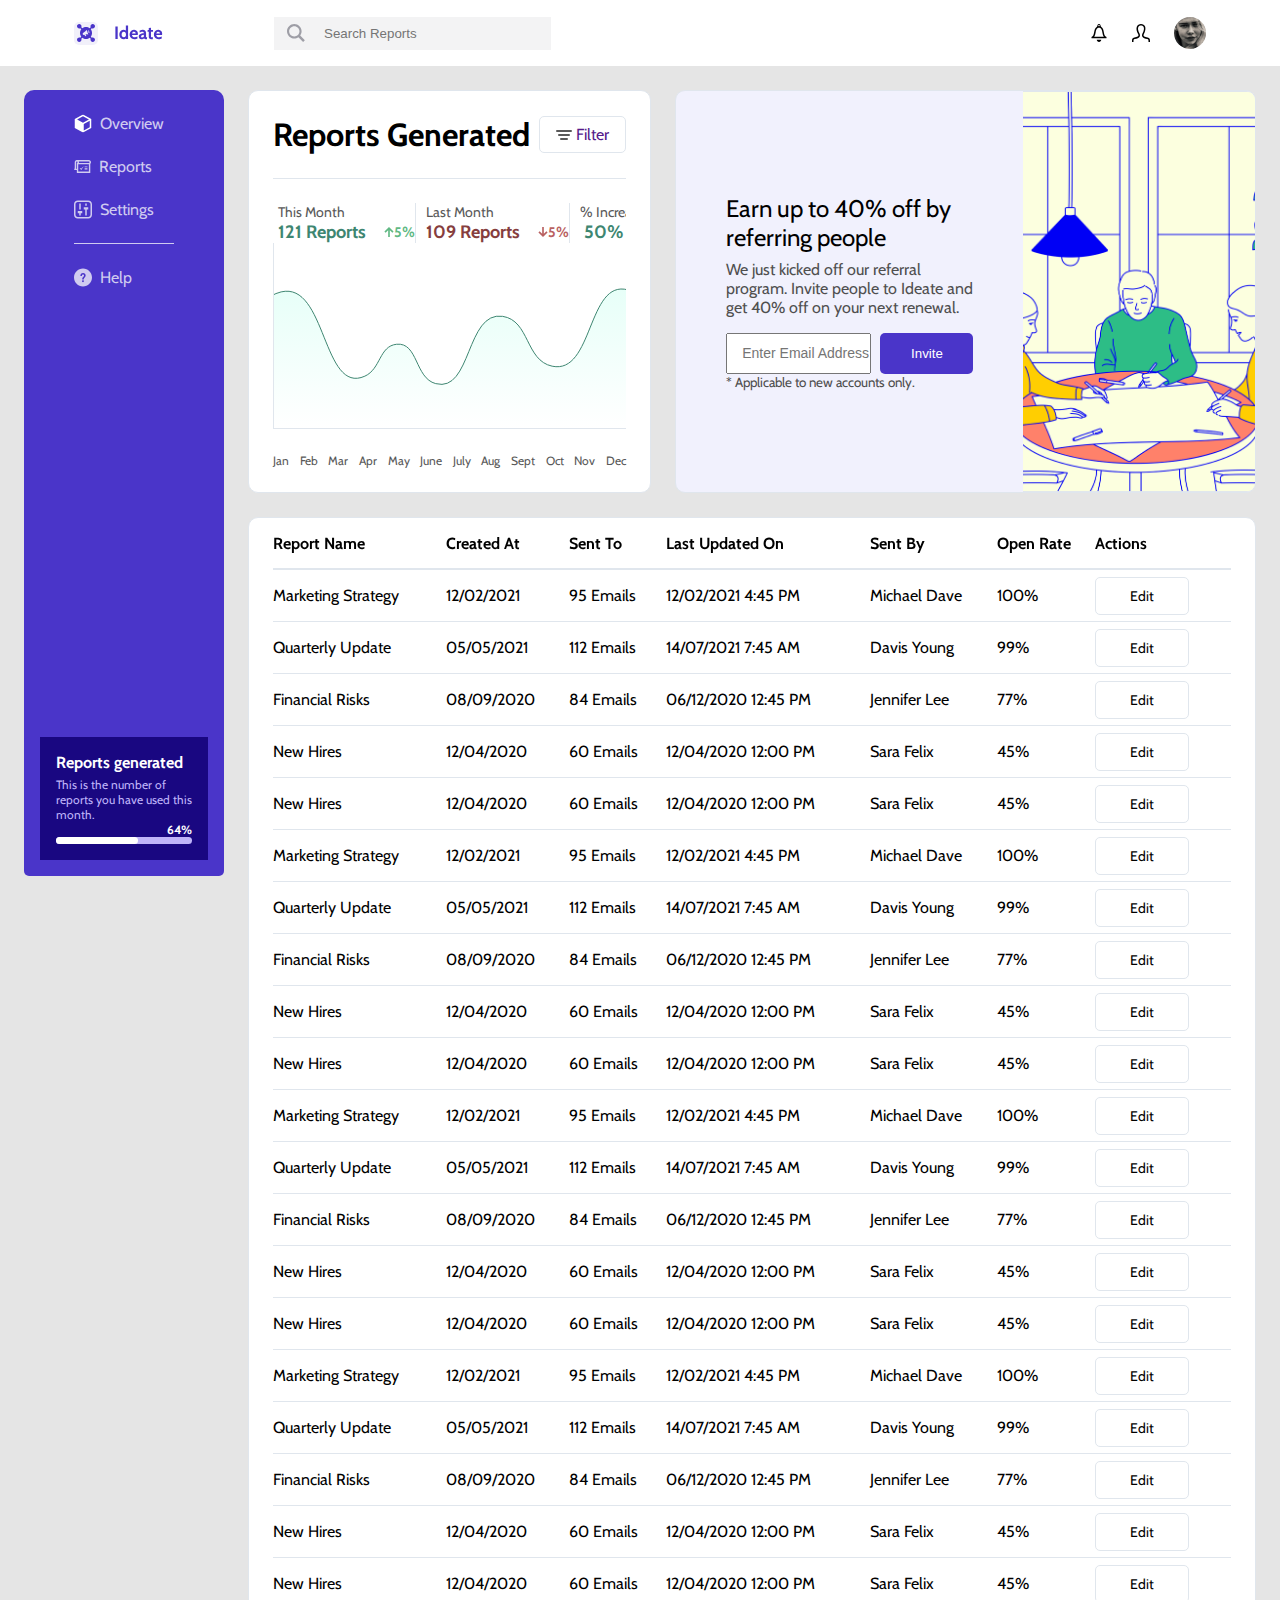
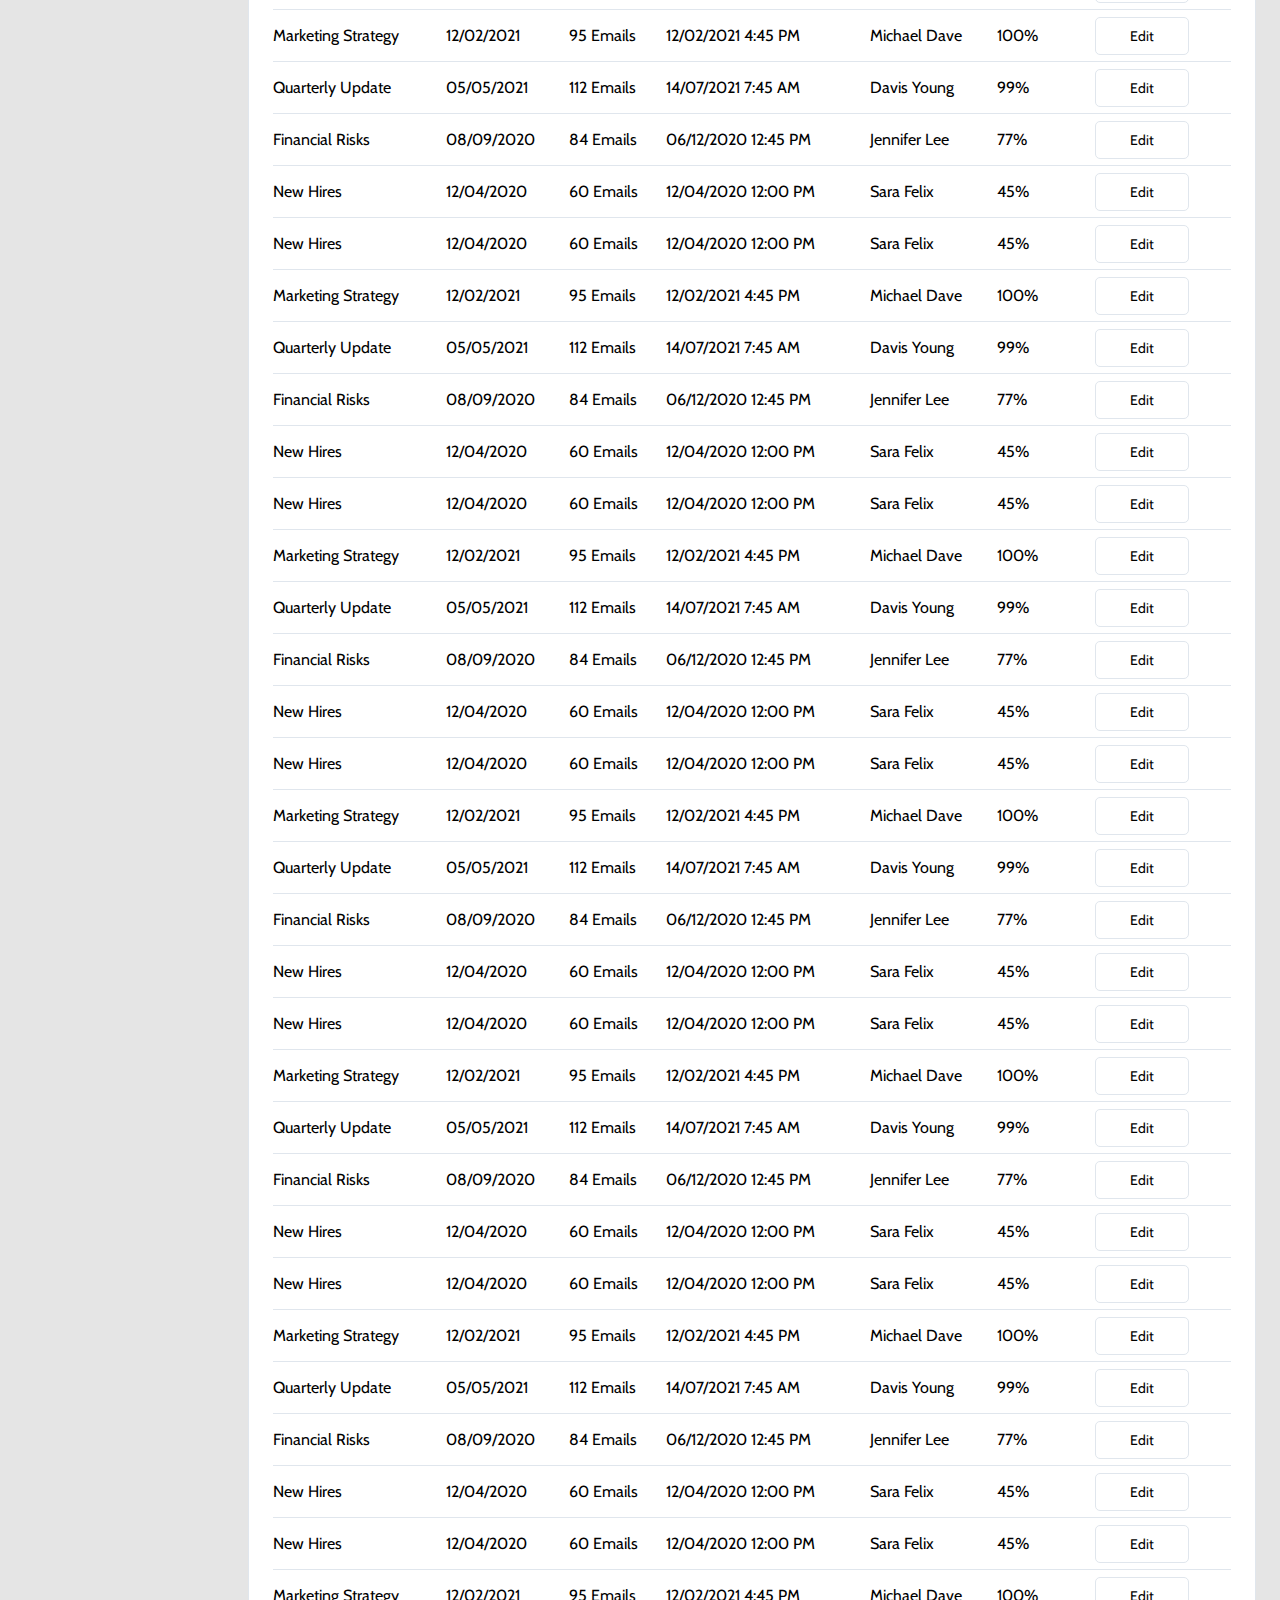
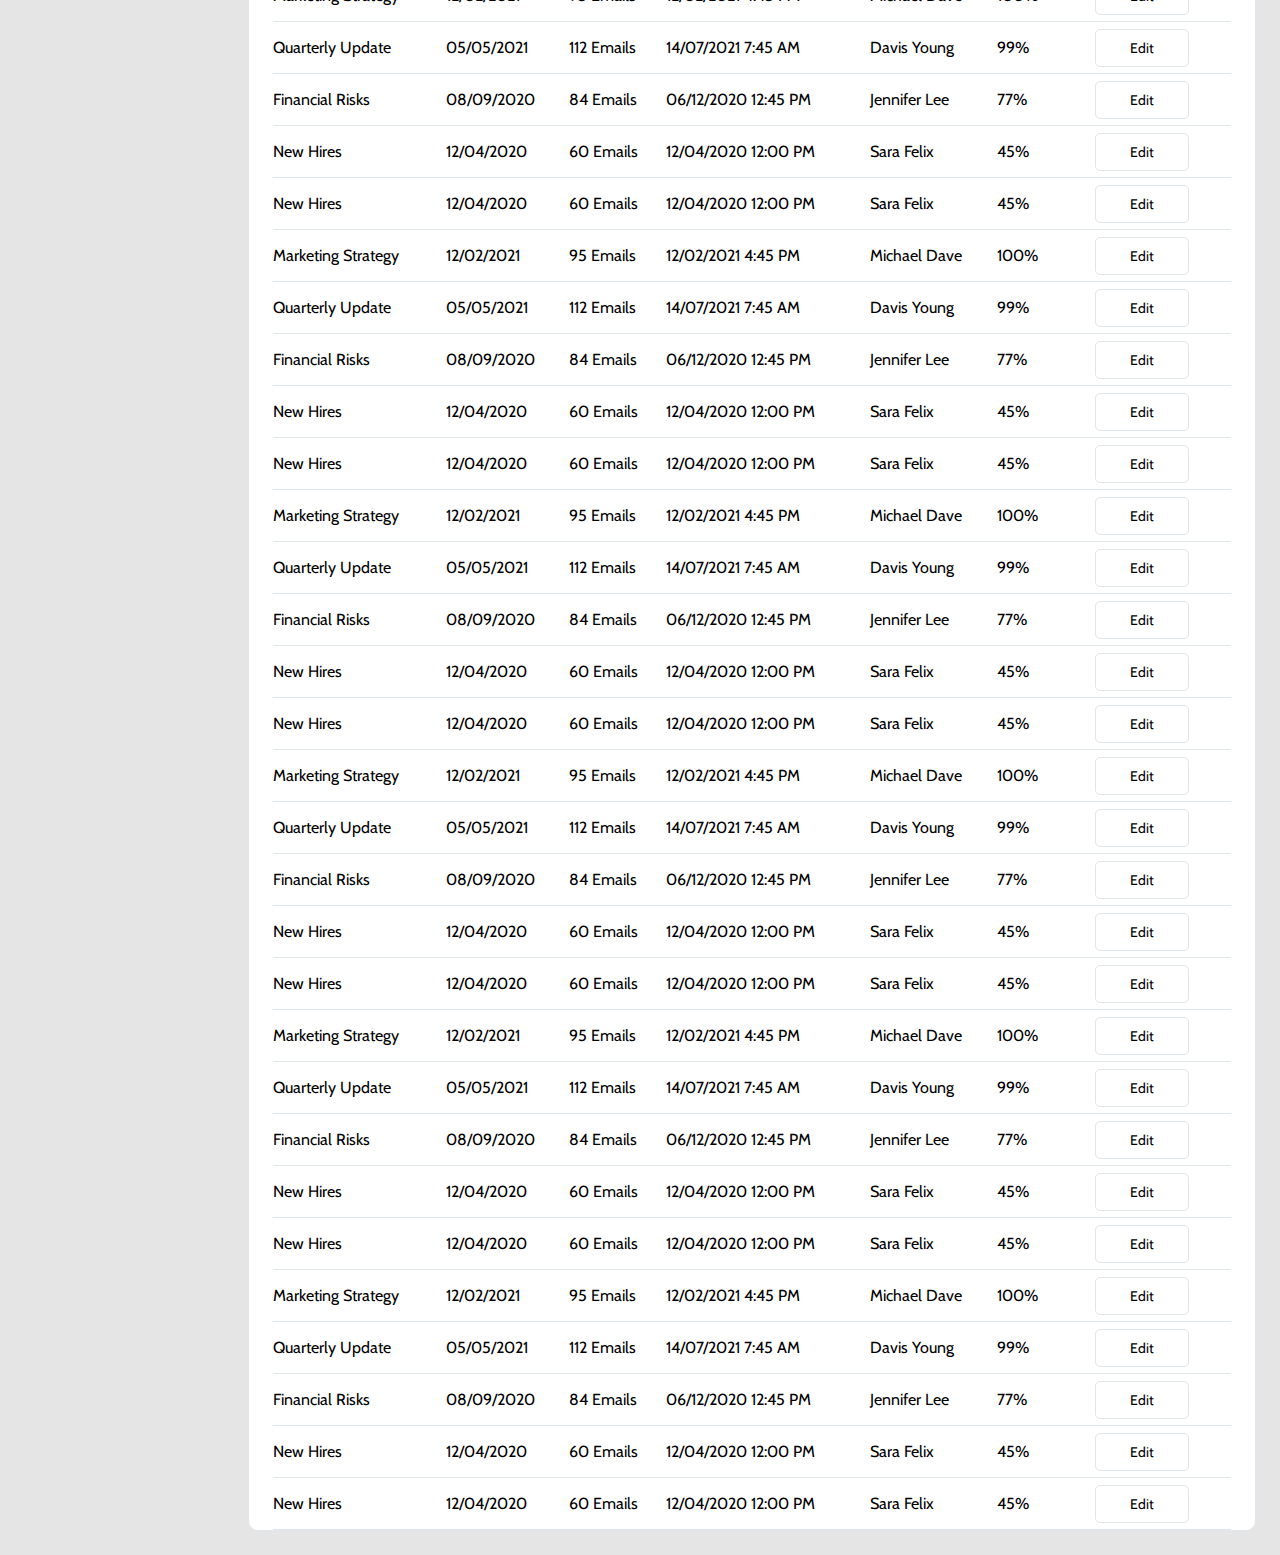
==== commit 99d20ca1: "Add favicon" ====
--- a/index.html
+++ b/index.html
@@ -3,6 +3,13 @@
     <link rel="stylesheet" href="style.css" />
     <link rel="stylesheet" href="tablet.css" media="(min-width: 768px)" />
     <link rel="stylesheet" href="desktop.css" media="(min-width: 1024px)" />
+    <link rel="apple-touch-icon" sizes="180x180" href="favicon/apple-touch-icon.png">
+    <link rel="icon" type="image/png" sizes="32x32" href="favicon/favicon-32x32.png">
+    <link rel="icon" type="image/png" sizes="16x16" href="favicon/favicon-16x16.png">
+    <link rel="manifest" href="favicon/site.webmanifest">
+    <link rel="mask-icon" href="favicon/safari-pinned-tab.svg" color="#5bbad5">
+    <meta name="msapplication-TileColor" content="#da532c">
+    <meta name="theme-color" content="#ffffff">
 
     <link rel="preconnect" href="https://fonts.googleapis.com" />
     <link rel="preconnect" href="https://fonts.gstatic.com" crossorigin />
--- a/style.css
+++ b/style.css
@@ -2,9 +2,6 @@
   --sidebar: 12.5em;
   --top-nav-height: 66px;
   --top-menu-height: 66px;
-  --header-height: calc(
-    var(--top-menu-height: 66px) + var(--top-nav-height: 66px)
-  );
 }
 
 body {
@@ -275,6 +272,7 @@
 .referral__email-form {
   display: flex;
   gap: 9px;
+  margin-top: 1em;
 }
 
 .referral__email-input {
@@ -286,6 +284,7 @@
 
 .referral__body {
   color: #4f4f4f;
+  margin-top: 0.5em;
 }
 
 .referral__email-input {
@@ -307,6 +306,7 @@
 }
 
 .referral__image {
+  display: none;
   width: 25%;
   height: 100%;
   background-size: cover;
--- a/tablet.css
+++ b/tablet.css
@@ -46,11 +46,14 @@
   padding: 96px 50px;
 }
 
+.referral__image {
+  display: block;
+}
+
 .menu {
   display: flex;
   flex-direction: column;
   justify-content: space-between;
-  overflow: hidden;
 }
 
 .top-menu {
@@ -99,14 +102,14 @@
 .reports-generated__wrapper {
   background: #4a35c9;
   z-index: 1;
+  border: 0;
+  border-radius: 5px;
 }
 
 .reports-generated {
   height: 123px;
   background-color: #190781;
   margin: 0 1em 1em;
-  border: 0;
-  border-radius: 5px;
   padding: 1em;
 }
 
